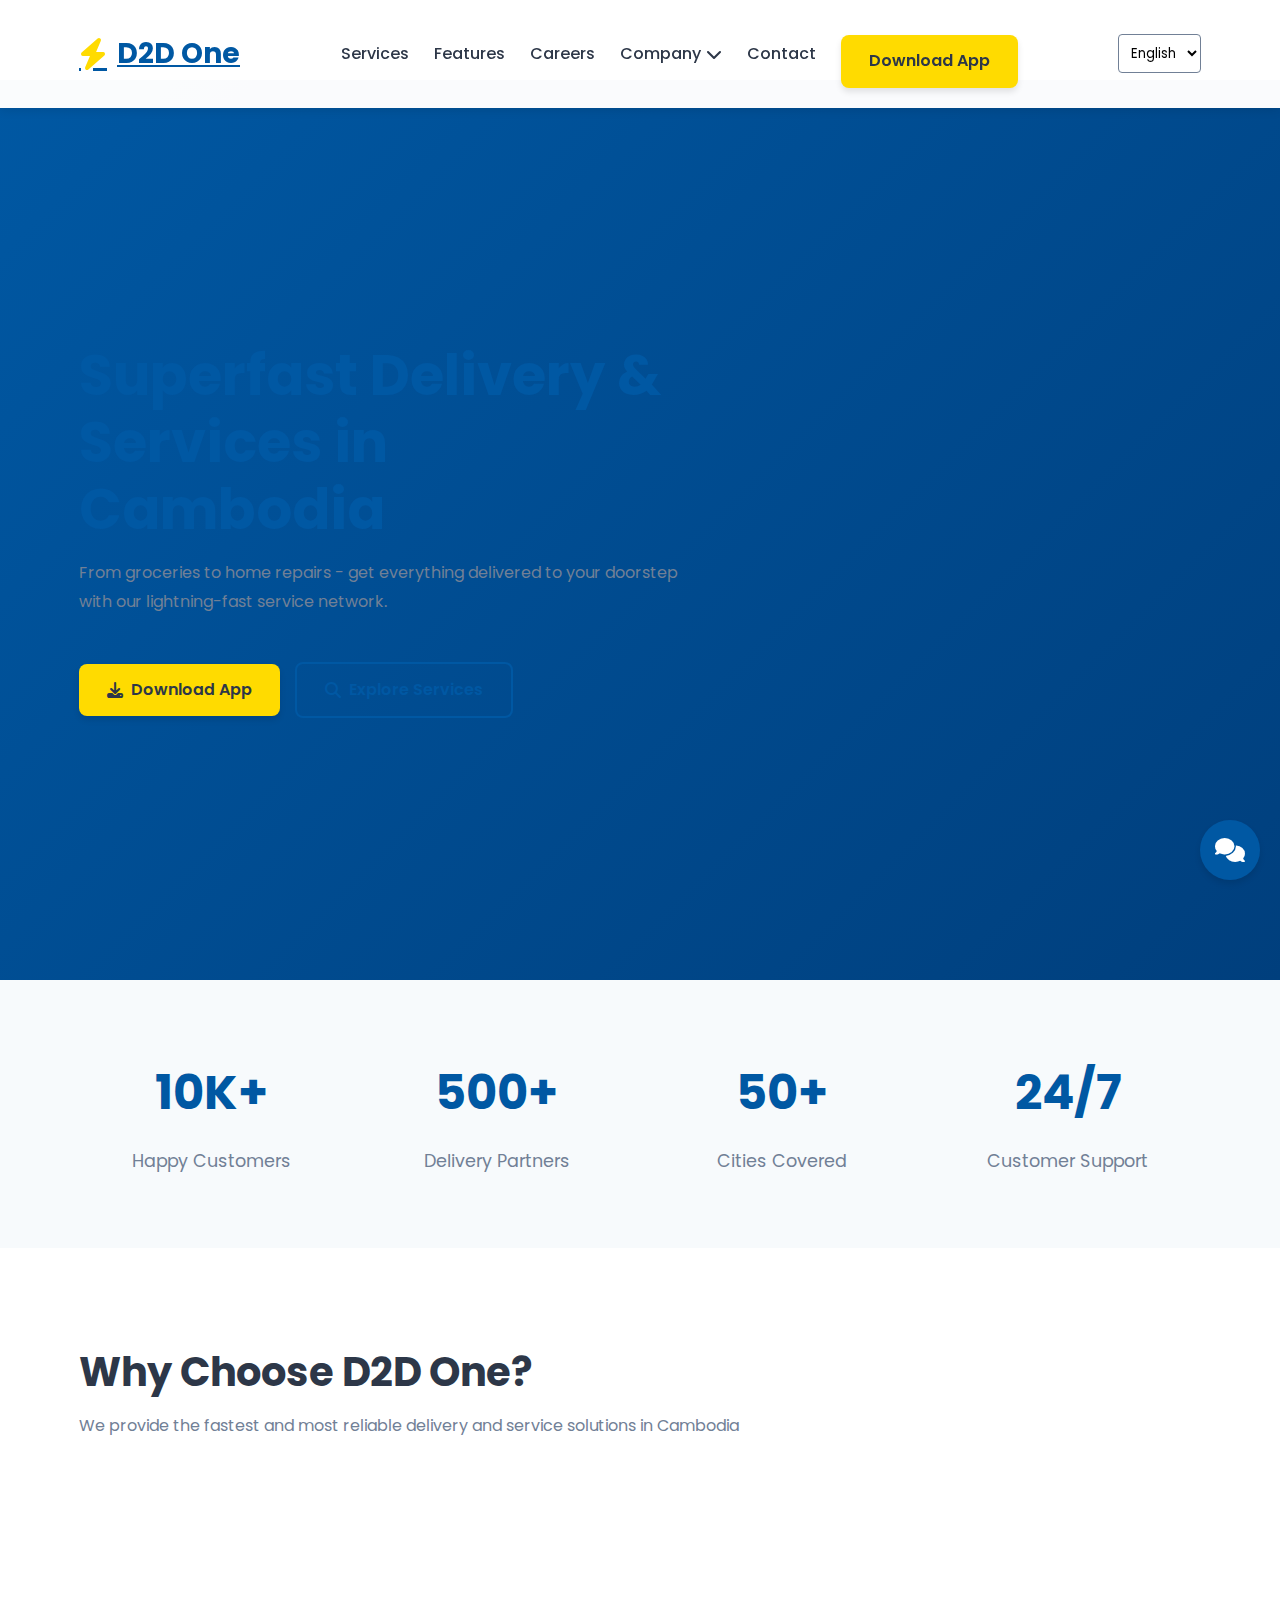
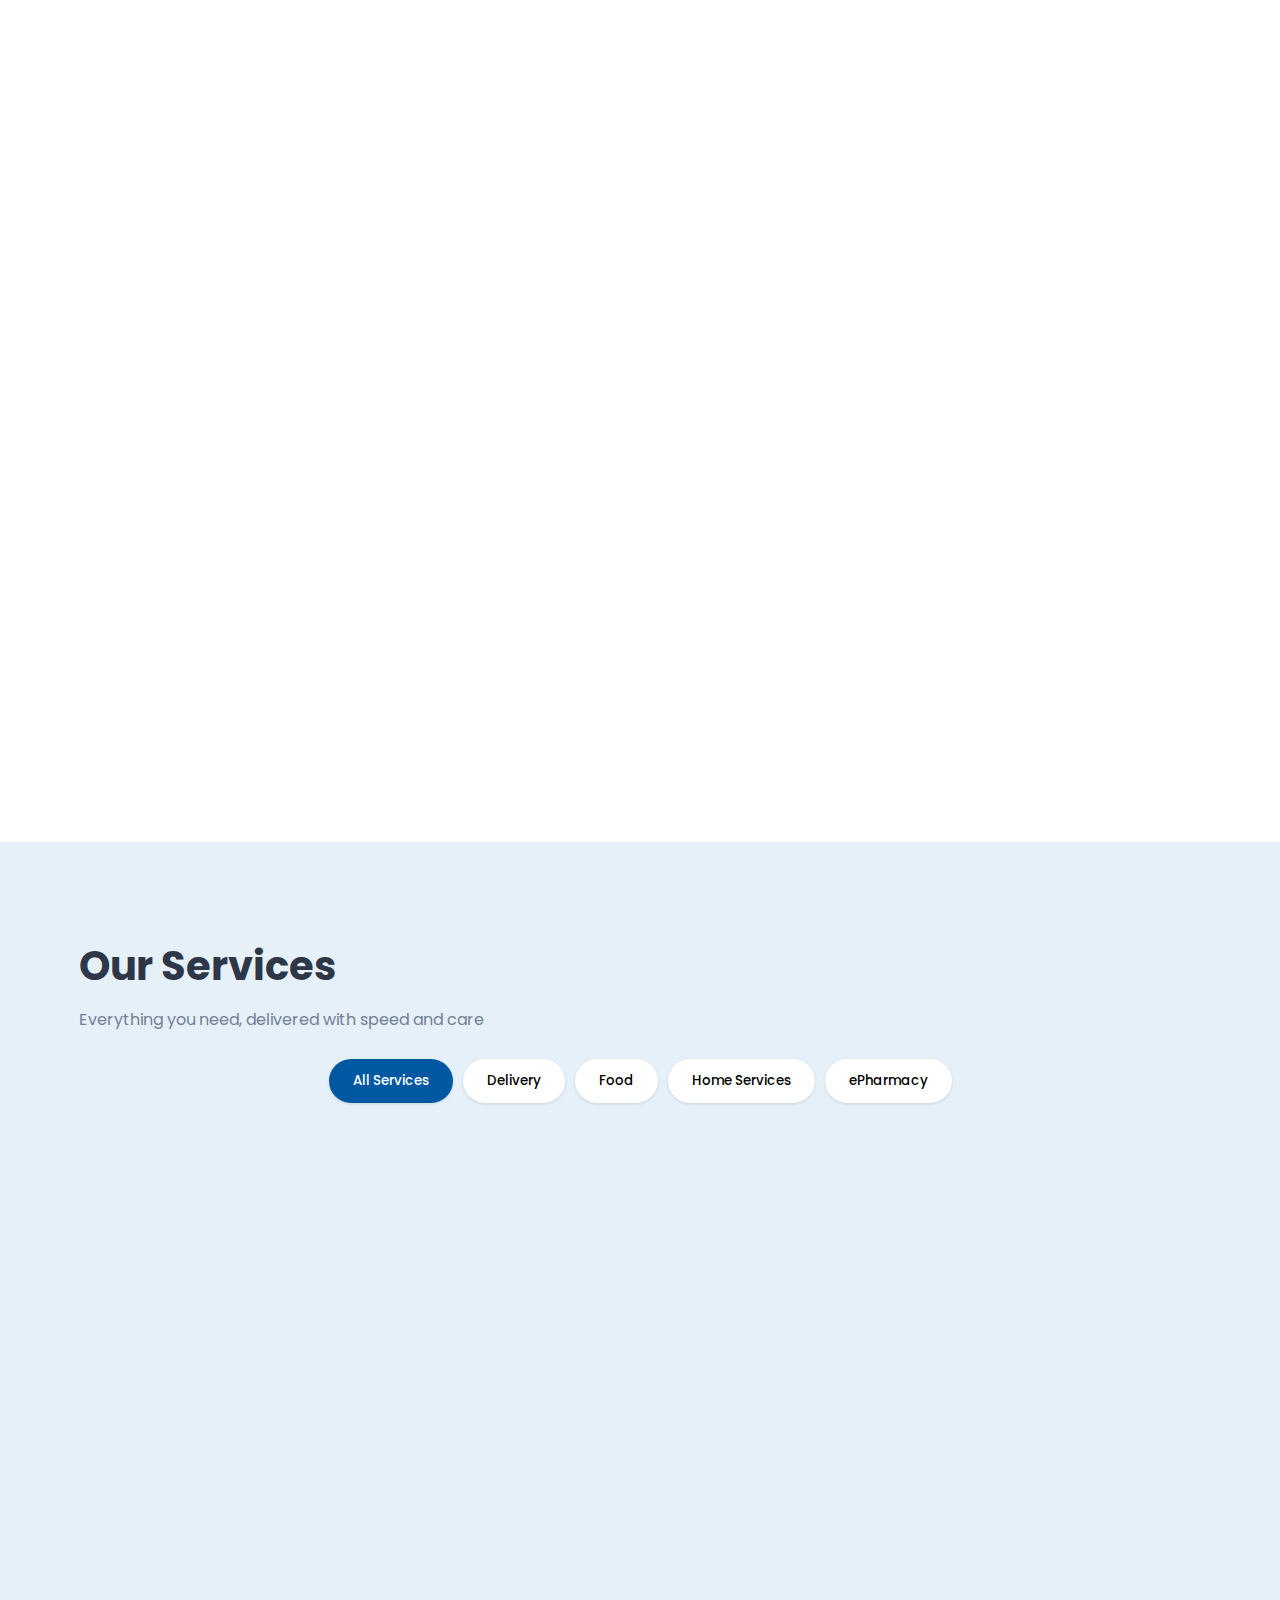
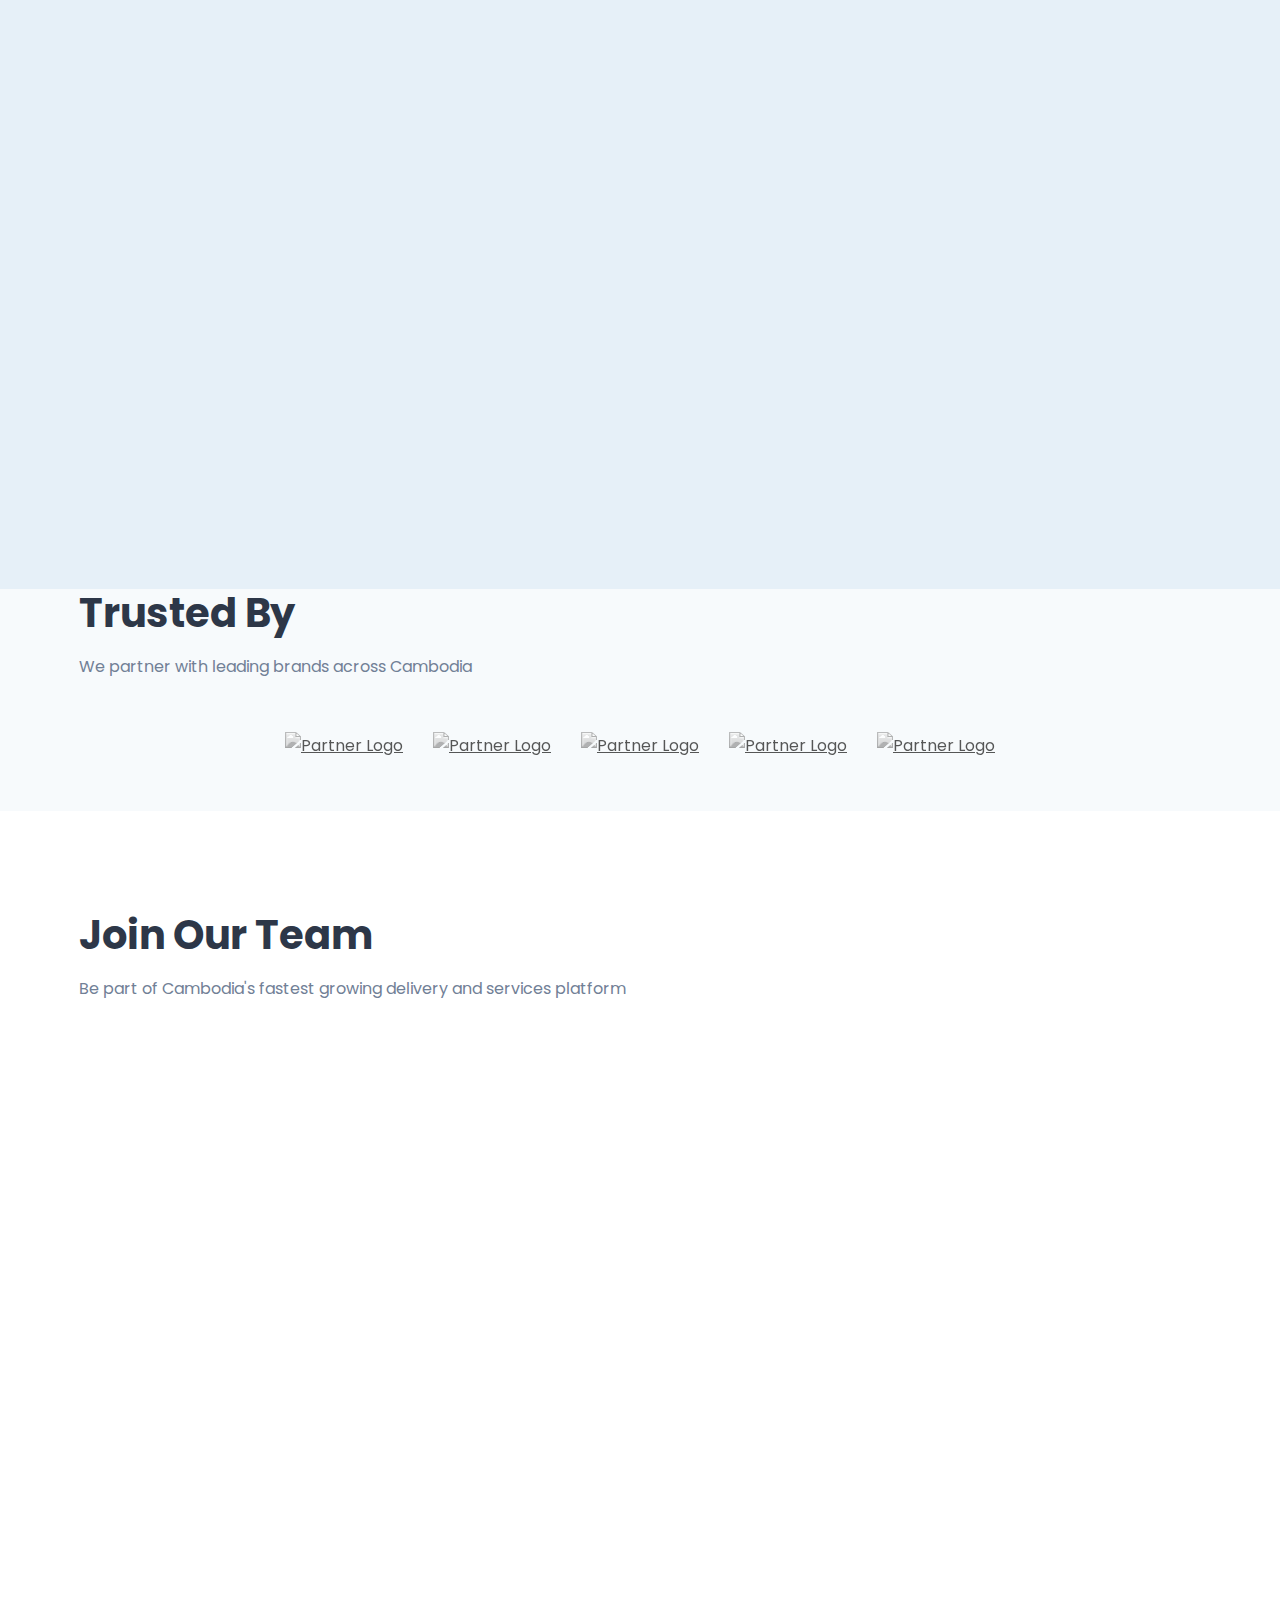
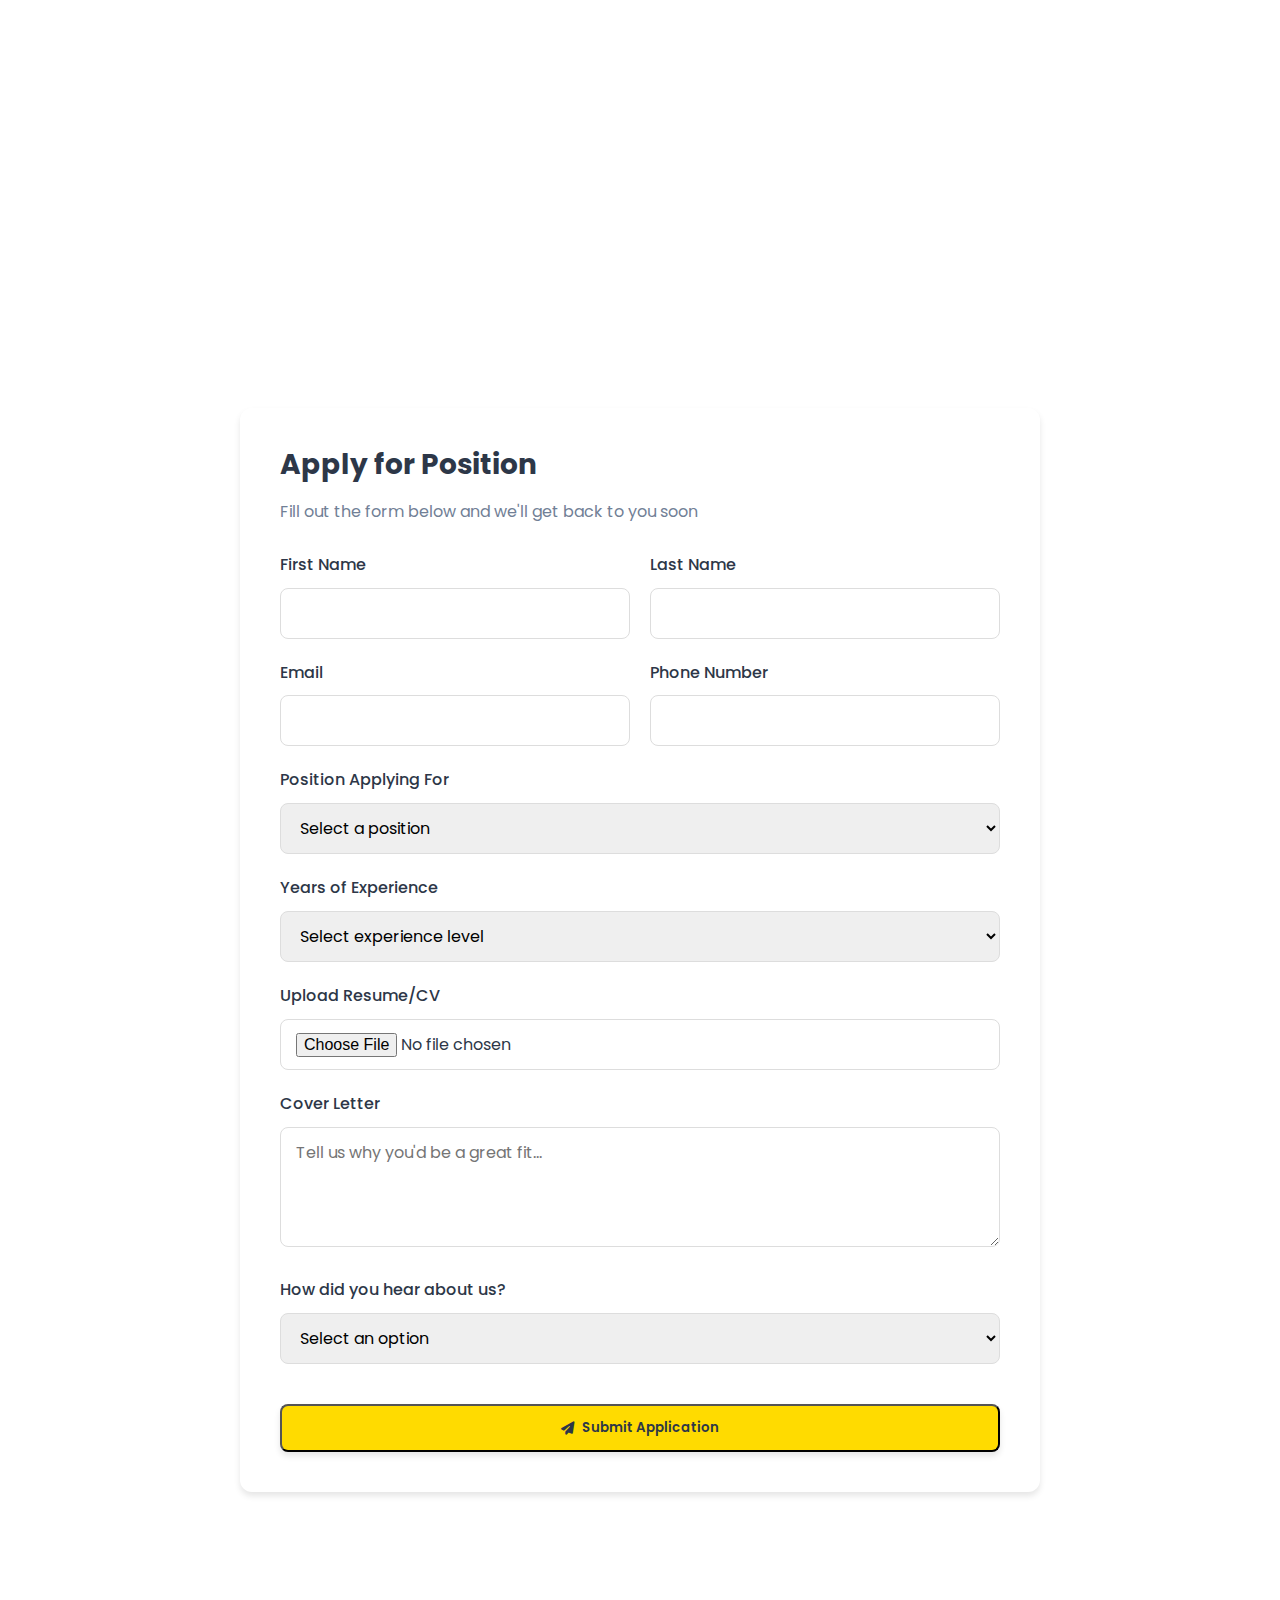
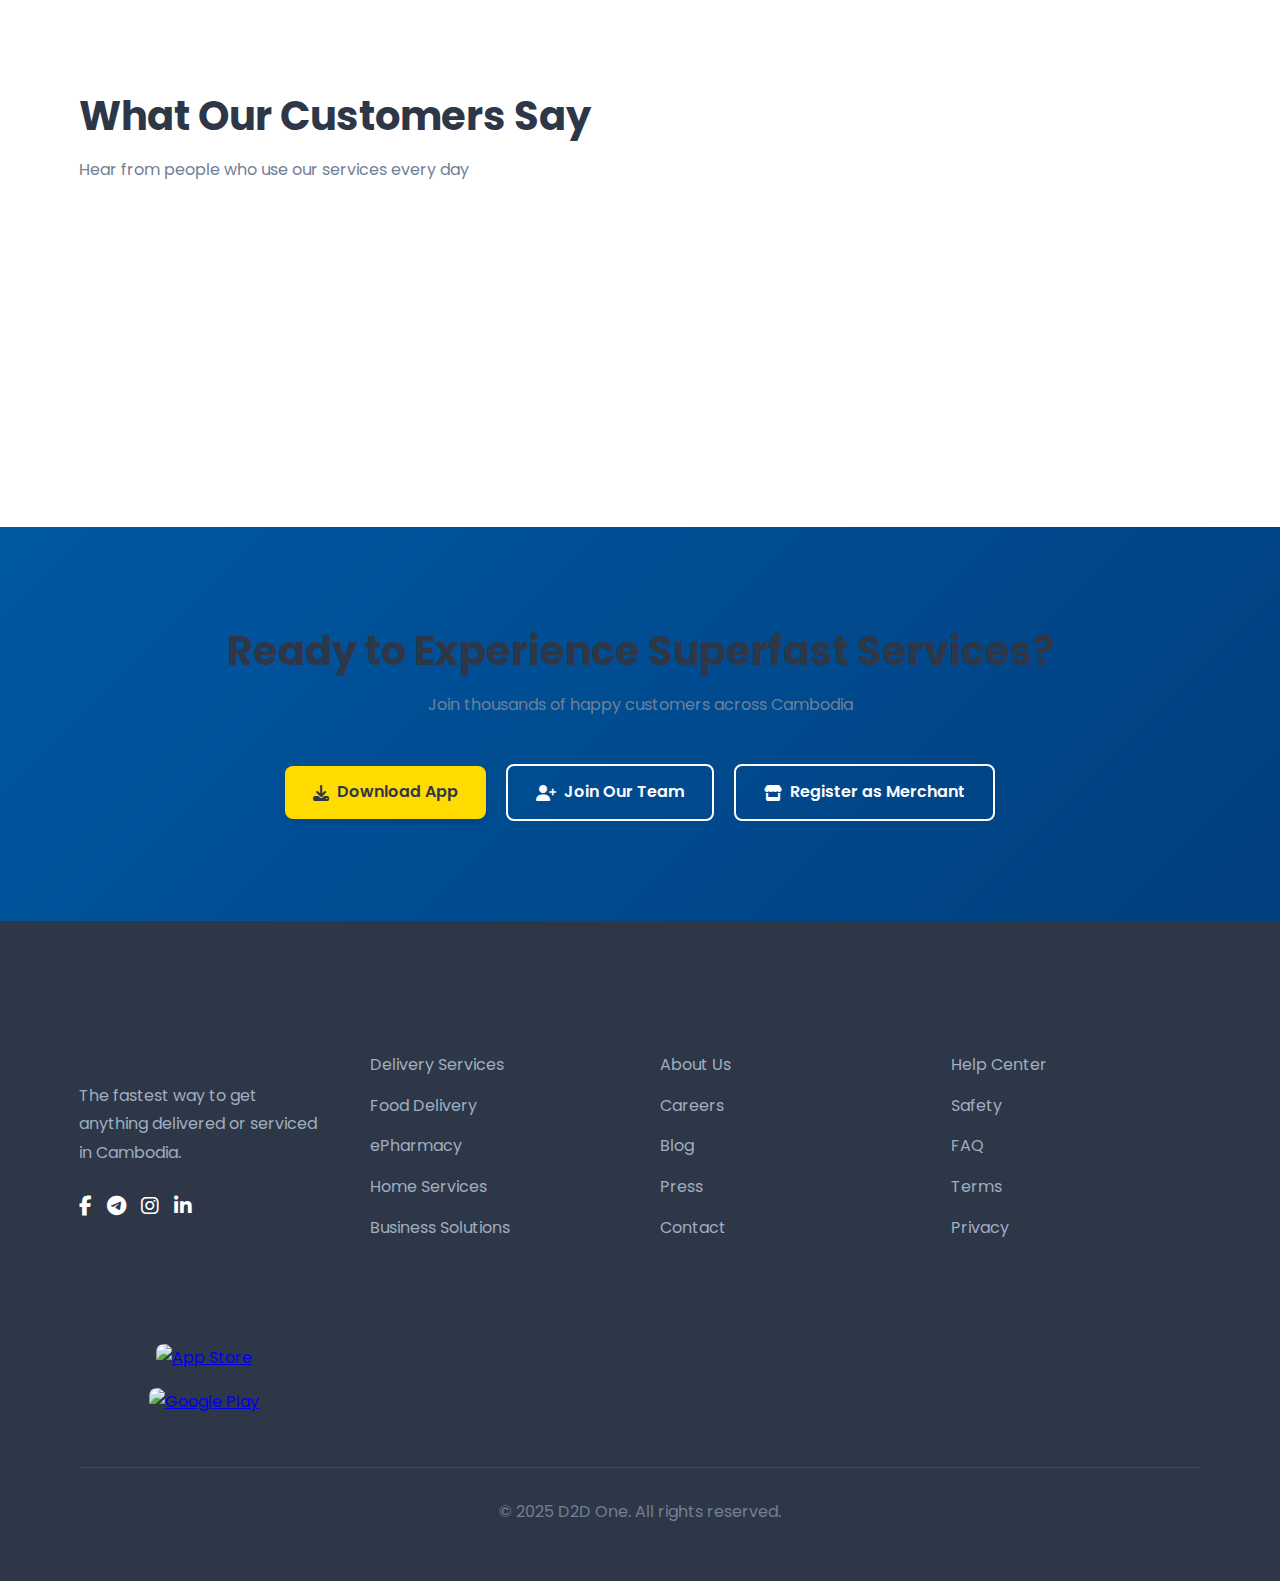
==== index.html @ bd9b0677 "Add files via upload" ====
<!DOCTYPE html>
<html lang="en">
<head>
    <meta charset="UTF-8">
    <meta name="viewport" content="width=device-width, initial-scale=1.0">
    <title>D2D One - Super App for Delivery & Services</title>
    <link rel="stylesheet" href="https://cdnjs.cloudflare.com/ajax/libs/font-awesome/6.4.0/css/all.min.css">
    <link href="https://fonts.googleapis.com/css2?family=Poppins:wght@300;400;500;600;700&display=swap" rel="stylesheet">
    <link rel="stylesheet" href="styles.css">
</head>
<body>
    <!-- Header -->
    <header id="header">
        <div class="container header-container">
            <a href="#" class="logo">
                <i class="fas fa-bolt logo-icon"></i>
                D2D One
            </a>

            <button class="mobile-menu-btn" id="mobileMenuBtn">
                <i class="fas fa-bars"></i>
            </button>

            <ul class="nav-menu" id="navMenu">
                <li class="nav-item">
                    <a href="#services" class="nav-link">Services</a>
                </li>
                <li class="nav-item">
                    <a href="#features" class="nav-link">Features</a>
                </li>
                <li class="nav-item">
                    <a href="#careers" class="nav-link">Careers</a>
                </li>
                <li class="nav-item">
                    <a href="#" class="nav-link">Company <i class="fas fa-chevron-down"></i></a>
                    <ul class="dropdown">
                        <li class="dropdown-item"><a href="about.html" class="dropdown-link">About Us</a></li>
                        <li class="dropdown-item"><a href="blog.html" class="dropdown-link">Blog</a></li>
                        <li class="dropdown-item"><a href="contact.html" class="dropdown-link">Contact</a></li>
                        <li class="dropdown-item"><a href="press.html" class="dropdown-link">Press</a></li>
                    </ul>
                </li>
                <li class="nav-item">
                    <a href="contact.html" class="nav-link">Contact</a>
                </li>
                <li class="nav-item">
                    <a href="download.html" class="btn btn-primary">Download App</a>
                </li>
            </ul>

            <select id="languageSelect" class="language-select">
                <option value="en">English</option>
                <option value="km">Khmer</option>
            </select>
        </div>
    </header>

    <main class="main-content">
        <!-- Hero Section -->
        <section class="hero">
            <div class="container">
                <div class="hero-content">
                    <h1>Superfast Delivery & Services in Cambodia</h1>
                    <p>From groceries to home repairs - get everything delivered to your doorstep with our lightning-fast service network.</p>
                    <div class="hero-btns">
                        <a href="download.html" class="btn btn-primary">
                            <i class="fas fa-download"></i> Download App
                        </a>
                        <a href="#services" class="btn btn-outline">
                            <i class="fas fa-search"></i> Explore Services
                        </a>
                    </div>
                </div>
            </div>
        </section>

        <!-- Stats Section -->
        <section class="container">
            <div class="stats">
                <div class="stat-item">
                    <div class="stat-number">10K+</div>
                    <div class="stat-label">Happy Customers</div>
                </div>
                <div class="stat-item">
                    <div class="stat-number">500+</div>
                    <div class="stat-label">Delivery Partners</div>
                </div>
                <div class="stat-item">
                    <div class="stat-number">50+</div>
                    <div class="stat-label">Cities Covered</div>
                </div>
                <div class="stat-item">
                    <div class="stat-number">24/7</div>
                    <div class="stat-label">Customer Support</div>
                </div>
            </div>
        </section>

        <!-- Features Section -->
        <section class="features" id="features">
            <div class="container">
                <div class="section-title">
                    <h2>Why Choose D2D One?</h2>
                    <p>We provide the fastest and most reliable delivery and service solutions in Cambodia</p>
                </div>

                <div class="features-grid">
                    <div class="feature-card">
                        <div class="feature-icon">
                            <i class="fas fa-bolt"></i>
                        </div>
                        <h3>Superfast Delivery</h3>
                        <p>Get your items delivered in record time with our optimized delivery network.</p>
                        <a href="features.html#delivery" class="btn btn-outline">Learn More</a>
                    </div>

                    <div class="feature-card">
                        <div class="feature-icon">
                            <i class="fas fa-shield-alt"></i>
                        </div>
                        <h3>Verified Professionals</h3>
                        <p>All our service providers are thoroughly vetted and certified for quality.</p>
                        <a href="features.html#professionals" class="btn btn-outline">Learn More</a>
                    </div>

                    <div class="feature-card">
                        <div class="feature-icon">
                            <i class="fas fa-wallet"></i>
                        </div>
                        <h3>Transparent Pricing</h3>
                        <p>No hidden fees or surprises - know exactly what you'll pay upfront.</p>
                        <a href="features.html#pricing" class="btn btn-outline">Learn More</a>
                    </div>

                    <div class="feature-card">
                        <div class="feature-icon">
                            <i class="fas fa-headset"></i>
                        </div>
                        <h3>24/7 Support</h3>
                        <p>Our customer service team is always ready to assist you anytime.</p>
                        <a href="features.html#support" class="btn btn-outline">Learn More</a>
                    </div>

                    <div class="feature-card">
                        <div class="feature-icon">
                            <i class="fas fa-map-marker-alt"></i>
                        </div>
                        <h3>Real-time Tracking</h3>
                        <p>Track your delivery or service professional in real-time on the map.</p>
                        <a href="features.html#tracking" class="btn btn-outline">Learn More</a>
                    </div>

                    <div class="feature-card">
                        <div class="feature-icon">
                            <i class="fas fa-certificate"></i>
                        </div>
                        <h3>Quality Guarantee</h3>
                        <p>Not satisfied? We'll make it right or your money back.</p>
                        <a href="features.html#guarantee" class="btn btn-outline">Learn More</a>
                    </div>
                </div>
            </div>
        </section>

        <!-- Services Section -->
        <section class="services" id="services">
            <div class="container">
                <div class="section-title">
                    <h2>Our Services</h2>
                    <p>Everything you need, delivered with speed and care</p>
                </div>

                <div class="services-tabs">
                    <button class="tab-btn active">All Services</button>
                    <button class="tab-btn">Delivery</button>
                    <button class="tab-btn">Food</button>
                    <button class="tab-btn">Home Services</button>
                    <button class="tab-btn">ePharmacy</button>
                </div>

                <div class="services-grid">
                    <div class="service-card">
                        <div class="service-img" style="background-image: url('https://images.unsplash.com/photo-1607083206968-13611e3d76db?ixlib=rb-4.0.3&auto=format&fit=crop&w=1470&q=80');"></div>
                        <div class="service-content">
                            <span class="service-badge">Express</span>
                            <h3>Instant Delivery</h3>
                            <p>Get anything delivered within 60 minutes in the city center.</p>
                            <a href="delivery.html" class="btn btn-secondary">Order Now</a>
                        </div>
                    </div>

                    <div class="service-card">
                        <div class="service-img" style="background-image: url('https://images.unsplash.com/photo-1504674900247-0877df9cc836?ixlib=rb-4.0.3&auto=format&fit=crop&w=1470&q=80');"></div>
                        <div class="service-content">
                            <span class="service-badge">Food</span>
                            <h3>Restaurant Delivery</h3>
                            <p>From local favorites to international cuisine delivered fast.</p>
                            <a href="food-delivery.html" class="btn btn-secondary">Order Now</a>
                        </div>
                    </div>

                    <div class="service-card">
                        <div class="service-img" style="background-image: url('https://images.unsplash.com/photo-1584308666744-24d5c474f2ae?ixlib=rb-4.0.3&auto=format&fit=crop&w=1470&q=80');"></div>
                        <div class="service-content">
                            <span class="service-badge">ePharmacy</span>
                            <h3>Medicine Delivery</h3>
                            <p>Prescription and over-the-counter medicines delivered safely.</p>
                            <a href="epharmacy.html" class="btn btn-secondary">Order Now</a>
                        </div>
                    </div>

                    <div class="service-card">
                        <div class="service-img" style="background-image: url('https://images.unsplash.com/photo-1600607688969-a5bfcd646154?ixlib=rb-4.0.3&auto=format&fit=crop&w=1470&q=80');"></div>
                        <div class="service-content">
                            <span class="service-badge">Home Service</span>
                            <h3>Air-Con Repair</h3>
                            <p>Professional air conditioning service and maintenance.</p>
                            <a href="home-services.html#aircon" class="btn btn-secondary">Book Now</a>
                        </div>
                    </div>

                    <div class="service-card">
                        <div class="service-img" style="background-image: url('https://images.unsplash.com/photo-1600585152220-90363fe7e115?ixlib=rb-4.0.3&auto=format&fit=crop&w=1470&q=80');"></div>
                        <div class="service-content">
                            <span class="service-badge">Home Service</span>
                            <h3>Plumbing Services</h3>
                            <p>Fix leaks, clogs, and all plumbing issues with certified plumbers.</p>
                            <a href="home-services.html#plumbing" class="btn btn-secondary">Book Now</a>
                        </div>
                    </div>

                    <div class="service-card">
                        <div class="service-img" style="background-image: url('https://images.unsplash.com/photo-1556911220-bff31c812dba?ixlib=rb-4.0.3&auto=format&fit=crop&w=1470&q=80');"></div>
                        <div class="service-content">
                            <span class="service-badge">Home Service</span>
                            <h3>Electrical Repairs</h3>
                            <p>Safe and reliable electrical services by certified professionals.</p>
                            <a href="home-services.html#electrical" class="btn btn-secondary">Book Now</a>
                        </div>
                    </div>
                </div>
            </div>
        </section>

        <!-- Partners Section -->
        <section class="container">
            <div class="section-title">
                <h2>Trusted By</h2>
                <p>We partner with leading brands across Cambodia</p>
            </div>

            <div class="partners">
                <a href="https://partner1.com"><img src="https://via.placeholder.com/150x60?text=Partner+1" alt="Partner Logo" class="partner-logo"></a>
                <a href="https://partner2.com"><img src="https://via.placeholder.com/150x60?text=Partner+2" alt="Partner Logo" class="partner-logo"></a>
                <a href="https://partner3.com"><img src="https://via.placeholder.com/150x60?text=Partner+3" alt="Partner Logo" class="partner-logo"></a>
                <a href="https://partner4.com"><img src="https://via.placeholder.com/150x60?text=Partner+4" alt="Partner Logo" class="partner-logo"></a>
                <a href="https://partner5.com"><img src="https://via.placeholder.com/150x60?text=Partner+5" alt="Partner Logo" class="partner-logo"></a>
            </div>
        </section>

        <!-- Careers Section -->
        <section class="careers" id="careers">
            <div class="container">
                <div class="section-title">
                    <h2>Join Our Team</h2>
                    <p>Be part of Cambodia's fastest growing delivery and services platform</p>
                </div>

                <div class="career-grid">
                    <div class="career-card">
                        <span class="career-category">Operations</span>
                        <h3>Delivery Operations Manager</h3>
                        <p>Phnom Penh • Full-time</p>
                        <p>Lead and optimize our delivery network to ensure superfast service across Cambodia.</p>
                        <a href="#career-form" class="btn btn-secondary">Apply Now</a>
                    </div>

                    <div class="career-card">
                        <span class="career-category">Customer Service</span>
                        <h3>Customer Support Specialist</h3>
                        <p>Phnom Penh • Full-time</p>
                        <p>Provide exceptional support to our customers and help resolve their issues quickly.</p>
                        <a href="#career-form" class="btn btn-secondary">Apply Now</a>
                    </div>

                    <div class="career-card">
                        <span class="career-category">Technology</span>
                        <h3>Mobile App Developer</h3>
                        <p>Remote • Full-time</p>
                        <p>Build and improve our mobile applications to deliver the best user experience.</p>
                        <a href="#career-form" class="btn btn-secondary">Apply Now</a>
                    </div>

                    <div class="career-card">
                        <span class="career-category">Marketing</span>
                        <h3>Digital Marketing Manager</h3>
                        <p>Phnom Penh • Full-time</p>
                        <p>Develop and execute digital marketing strategies to grow our customer base.</p>
                        <a href="#career-form" class="btn btn-secondary">Apply Now</a>
                    </div>

                    <div class="career-card">
                        <span class="career-category">HR</span>
                        <h3>Talent Acquisition Specialist</h3>
                        <p>Phnom Penh • Full-time</p>
                        <p>Find and attract top talent to join our fast-growing team across Cambodia.</p>
                        <a href="#career-form" class="btn btn-secondary">Apply Now</a>
                    </div>

                    <div class="career-card">
                        <span class="career-category">Driver</span>
                        <h3>Delivery Driver Partner</h3>
                        <p>Multiple Locations • Flexible</p>
                        <p>Join our network of delivery partners and earn on your own schedule.</p>
                        <a href="#career-form" class="btn btn-secondary">Apply Now</a>
                    </div>
                </div>

                <div class="career-form" id="career-form">
                    <h3>Apply for Position</h3>
                    <p>Fill out the form below and we'll get back to you soon</p>
                    
                    <form id="jobApplicationForm">
                        <div class="form-row">
                            <div class="form-group">
                                <label for="firstName" class="form-label">First Name</label>
                                <input type="text" id="firstName" class="form-control" required>
                            </div>
                            <div class="form-group">
                                <label for="lastName" class="form-label">Last Name</label>
                                <input type="text" id="lastName" class="form-control" required>
                            </div>
                        </div>

                        <div class="form-row">
                            <div class="form-group">
                                <label for="email" class="form-label">Email</label>
                                <input type="email" id="email" class="form-control" required>
                            </div>
                            <div class="form-group">
                                <label for="phone" class="form-label">Phone Number</label>
                                <input type="tel" id="phone" class="form-control" required>
                            </div>
                        </div>

                        <div class="form-group">
                            <label for="position" class="form-label">Position Applying For</label>
                            <select id="position" class="form-control" required>
                                <option value="">Select a position</option>
                                <option value="Delivery Operations Manager">Delivery Operations Manager</option>
                                <option value="Customer Support Specialist">Customer Support Specialist</option>
                                <option value="Mobile App Developer">Mobile App Developer</option>
                                <option value="Digital Marketing Manager">Digital Marketing Manager</option>
                                <option value="Talent Acquisition Specialist">Talent Acquisition Specialist</option>
                                <option value="Delivery Driver Partner">Delivery Driver Partner</option>
                                <option value="Other">Other</option>
                            </select>
                        </div>

                        <div class="form-group">
                            <label for="experience" class="form-label">Years of Experience</label>
                            <select id="experience" class="form-control" required>
                                <option value="">Select experience level</option>
                                <option value="0-1">0-1 years</option>
                                <option value="1-3">1-3 years</option>
                                <option value="3-5">3-5 years</option>
                                <option value="5+">5+ years</option>
                            </select>
                        </div>

                        <div class="form-group">
                            <label for="resume" class="form-label">Upload Resume/CV</label>
                            <input type="file" id="resume" class="form-control" accept=".pdf,.doc,.docx" required>
                        </div>

                        <div class="form-group">
                            <label for="coverLetter" class="form-label">Cover Letter</label>
                            <textarea id="coverLetter" class="form-control" placeholder="Tell us why you'd be a great fit..."></textarea>
                        </div>

                        <div class="form-group">
                            <label for="referral" class="form-label">How did you hear about us?</label>
                            <select id="referral" class="form-control">
                                <option value="">Select an option</option>
                                <option value="Job Board">Job Board</option>
                                <option value="Company Website">Company Website</option>
                                <option value="Social Media">Social Media</option>
                                <option value="Friend/Colleague">Friend/Colleague</option>
                                <option value="Other">Other</option>
                            </select>
                        </div>

                        <button type="submit" class="btn btn-primary" style="width: 100%; margin-top: 20px;">
                            <i class="fas fa-paper-plane"></i> Submit Application
                        </button>
                    </form>
                </div>
            </div>
        </section>

        <!-- Testimonials Section -->
        <section class="testimonials">
            <div class="container">
                <div class="section-title">
                    <h2>What Our Customers Say</h2>
                    <p>Hear from people who use our services every day</p>
                </div>

                <div class="testimonial-slider">
                    <div class="testimonial-card">
                        <div class="testimonial-content">
                            "D2D One has completely transformed how I get things done. From food delivery to home services, everything is just one tap away!"
                        </div>
                        <div class="testimonial-author">
                            <img src="https://randomuser.me/api/portraits/women/32.jpg" alt="Customer" class="author-avatar">
                            <div class="author-info">
                                <h4>Sophal Chan</h4>
                                <p>Phnom Penh</p>
                            </div>
                        </div>
                    </div>

                    <div class="testimonial-card">
                        <div class="testimonial-content">
                            "As a small business owner, D2D One's services have saved me so much time and money."
                        </div>
                        <div class="testimonial-author">
                            <img src="https://randomuser.me/api/portraits/men/45.jpg" alt="Customer" class="author-avatar">
                            <div class="author-info">
                                <h4>Rithy Kim</h4>
                                <p>Siem Reap</p>
                            </div>
                        </div>
                    </div>

                    <div class="testimonial-card">
                        <div class="testimonial-content">
                            "The air-con repair service saved me during the hottest month. Will definitely use again!"
                        </div>
                        <div class="testimonial-author">
                            <img src="https://randomuser.me/api/portraits/women/68.jpg" alt="Customer" class="author-avatar">
                            <div class="author-info">
                                <h4>Malin Seng</h4>
                                <p>Battambang</p>
                            </div>
                        </div>
                    </div>
                </div>
            </div>
        </section>

        <!-- CTA Section -->
        <section class="cta">
            <div class="container">
                <h2>Ready to Experience Superfast Services?</h2>
                <p>Join thousands of happy customers across Cambodia</p>
                <div class="cta-btns">
                    <a href="download.html" class="btn btn-primary">
                        <i class="fas fa-download"></i> Download App
                    </a>
                    <a href="#careers" class="btn btn-outline" style="color: white; border-color: white;">
                        <i class="fas fa-user-plus"></i> Join Our Team
                    </a>
                    <a href="merchant.html" class="btn btn-outline" style="color: white; border-color: white;">
                        <i class="fas fa-store"></i> Register as Merchant
                    </a>
                </div>
            </div>
        </section>
    </main>

    <!-- Footer -->
    <footer id="contact">
        <div class="container">
            <div class="footer-grid">
                <div>
                    <h3>D2D One</h3>
                    <p style="color: #A0AEC0; margin-bottom: 20px;">The fastest way to get anything delivered or serviced in Cambodia.</p>
                    <div class="social-links">
                        <a href="https://facebook.com/d2done"><i class="fab fa-facebook-f"></i></a>
                        <a href="https://t.me/d2done"><i class="fab fa-telegram"></i></a>
                        <a href="https://instagram.com/d2done"><i class="fab fa-instagram"></i></a>
                        <a href="https://linkedin.com/company/d2done"><i class="fab fa-linkedin-in"></i></a>
                    </div>
                </div>

                <div>
                    <h3>Services</h3>
                    <ul class="footer-links">
                        <li><a href="delivery.html">Delivery Services</a></li>
                        <li><a href="food-delivery.html">Food Delivery</a></li>
                        <li><a href="epharmacy.html">ePharmacy</a></li>
                        <li><a href="home-services.html">Home Services</a></li>
                        <li><a href="business.html">Business Solutions</a></li>
                    </ul>
                </div>

                <div>
                    <h3>Company</h3>
                    <ul class="footer-links">
                        <li><a href="about.html">About Us</a></li>
                        <li><a href="careers.html">Careers</a></li>
                        <li><a href="blog.html">Blog</a></li>
                        <li><a href="press.html">Press</a></li>
                        <li><a href="contact.html">Contact</a></li>
                    </ul>
                </div>

                <div>
                    <h3>Support</h3>
                    <ul class="footer-links">
                        <li><a href="help.html">Help Center</a></li>
                        <li><a href="safety.html">Safety</a></li>
                        <li><a href="faq.html">FAQ</a></li>
                        <li><a href="terms.html">Terms</a></li>
                        <li><a href="privacy.html">Privacy</a></li>
                    </ul>
                </div>

                <div>
                    <h3>Download App</h3>
                    <div class="app-download">
                        <a href="https://apps.apple.com/app/d2d-one"><img src="https://via.placeholder.com/150x50?text=App+Store" alt="App Store"></a>
                        <a href="https://play.google.com/store/apps/d2d-one"><img src="https://via.placeholder.com/150x50?text=Google+Play" alt="Google Play"></a>
                    </div>
                </div>
            </div>

            <div class="footer-bottom">
                <p>© 2025 D2D One. All rights reserved.</p>
            </div>
        </div>
    </footer>

    <!-- Chatbot/Support -->
    <div class="chat-support">
        <button class="chat-toggle" id="chatToggle">
            <i class="fas fa-comments"></i>
        </button>
        <div class="chat-window" id="chatWindow">
            <div class="chat-header">
                <h4>Live Support</h4>
                <button class="chat-close" id="chatClose"><i class="fas fa-times"></i></button>
            </div>
            <div class="chat-messages" id="chatMessages"></div>
            <div class="chat-input">
                <input type="text" id="chatInput" placeholder="Type your message...">
                <button id="chatSend"><i class="fas fa-paper-plane"></i></button>
            </div>
        </div>
    </div>

    <script src="script.js"></script>
</body>
</html>
---- styles.css ----
:root {
    --yellow: #FFDB00;
    --blue: #0058A3;
    --dark-blue: #003F7D;
    --light-blue: #E6F0F8;
    --dark: #2D3748;
    --light: #F7FAFC;
    --gray: #718096;
    --shadow-sm: 0 1px 3px rgba(0, 0, 0, 0.12);
    --shadow-md: 0 4px 6px rgba(0, 0, 0, 0.1);
    --shadow-lg: 0 10px 25px rgba(0, 0, 0, 0.1);
    --transition: all 0.3s cubic-bezier(0.25, 0.8, 0.25, 1);
}

* {
    margin: 0;
    padding: 0;
    box-sizing: border-box;
    font-family: 'Poppins', system-ui, -apple-system, sans-serif;
    align-items: center;
    
}

body {
    background-color: var(--light);
    color: var(--dark);
    overflow-x: hidden;
    line-height: 1.8;
    
}

.main-content {
    padding-top: 80px;
    
}

.container {
    width: 90%;
    max-width: 1200px;
    margin: 0 auto;
    padding: 0 15px;
}

section {
    padding: 100px 0;
    position: relative;
    
}

/* Typography */
h1, h2, h3, h4 {
    font-weight: 700;
    line-height: 1.2;
    margin-bottom: 1rem;
}

h1 { font-size: 3.5rem; color: var(--blue); }
h2 { font-size: 2.5rem; color: var(--dark); }
h3 { font-size: 1.75rem; color: var(--dark); }
h4 { font-size: 1.5rem; }

p {
    margin-bottom: 1.5rem;
    color: var(--gray);
}

/* Buttons */
.btn {
    display: inline-flex;
    align-items: center;
    justify-content: center;
    padding: 12px 28px;
    border-radius: 8px;
    font-weight: 600;
    text-decoration: none;
    transition: var(--transition);
    cursor: pointer;
    gap: 8px;
    margin-top: 15px;
}

.btn-primary {
    background-color: var(--yellow);
    color: var(--dark);
    box-shadow: var(--shadow-md);
}

.btn-primary:hover {
    transform: scale(1.05);
    color: white;
}

.btn-secondary {
    background-color: var(--blue);
    color: white;
    box-shadow: var(--shadow-md);
}

.btn-secondary:hover {
    background-color: var(--dark-blue);
    transform: scale(1.05);
}

.btn-outline {
    background: transparent;
    border: 2px solid var(--blue);
    color: var(--blue);
}

.btn-outline:hover {
    background-color: var(--blue);
    color: white;
    transform: scale(1.05);
}

/* Header */
header {
    position: fixed;
    width: 100%;
    z-index: 1000;
    transition: var(--transition);
    padding: 20px 0;
    background-color: rgba(255, 255, 255, 0.98);
    box-shadow: 0 2px 10px rgba(0, 0, 0, 0.1);
}

.header-container {
    display: flex;
    justify-content: space-between;
    align-items: center;
}

.logo {
    font-size: 28px;
    font-weight: 700;
    display: flex;
    align-items: center;
    color: var(--blue);
}

.logo-icon {
    margin-right: 10px;
    color: var(--yellow);
    font-size: 32px;
}

/* Navigation */
.nav-menu {
    display: flex;
    list-style: none;
    gap: 25px;
    justify-content: center; /* Center the navigation items */
    flex-grow: 1; /* Allow nav to take up available space */
}

.nav-item {
    position: relative;
}

.nav-link {
    text-decoration: none;
    color: var(--dark);
    font-weight: 500;
    display: flex;
    align-items: center;
    gap: 5px;
}

.dropdown {
    position: absolute;
    top: 100%;
    left: 0;
    background: white;
    border-radius: 8px;
    box-shadow: var(--shadow-lg);
    padding: 15px 0;
    min-width: 200px;
    opacity: 0;
    visibility: hidden;
    transition: var(--transition);
    z-index: 100;
}

.dropdown-item {
    padding: 8px 20px;
}

.dropdown-link {
    color: var(--dark);
    text-decoration: none;
    transition: var(--transition);
    display: block;
}

.dropdown-link:hover {
    color: var(--blue);
    padding-left: 5px;
}

.nav-item:hover .dropdown {
    opacity: 1;
    visibility: visible;
}

/* Mobile Menu */
.mobile-menu-btn {
    display: none;
    background: none;
    border: none;
    font-size: 24px;
    color: var(--blue);
    cursor: pointer;
}

/* Language Select */
.language-select {
    padding: 8px;
    border-radius: 4px;
    border: 1px solid var(--gray);
    background-color: white;
    cursor: pointer;
}

/* Hero Section */
.hero {
    height: 100vh;
    display: flex;
    align-items: center;
    background: linear-gradient(135deg, var(--blue) 0%, var(--dark-blue) 100%), 
                url('https://images.unsplash.com/photo-1607083206968-13611e3d76db?ixlib=rb-4.0.3&auto=format&fit=crop&w=1470&q=80') center/cover no-repeat;
    color: white;
    transition: background 0.5s ease;
}

.hero-content {
    max-width: 600px;
}

.hero-btns {
    display: flex;
    gap: 15px;
    margin-top: 30px;
}

/* Stats */
.stats {
    display: flex;
    justify-content: space-around;
    flex-wrap: wrap;
    margin: 50px 0;
    gap: 20px;
}

.stat-item {
    text-align: center;
    padding: 20px;
    min-width: 200px;
}

.stat-number {
    font-size: 3rem;
    font-weight: 700;
    color: var(--blue);
    margin-bottom: 10px;
}

.stat-label {
    color: var(--gray);
    font-size: 1.1rem;
}

/* Features Section */
.features {
    background-color: white;
}

.features-grid {
    display: grid;
    grid-template-columns: repeat(auto-fit, minmax(300px, 1fr));
    gap: 30px;
    margin-top: 50px;
}

.feature-card {
    background: white;
    border-radius: 12px;
    padding: 30px;
    box-shadow: var(--shadow-sm);
    border: 1px solid #eee;
    transition: var(--transition);
    text-align: center;
}

.feature-card:hover {
    transform: translateY(-5px);
    box-shadow: var(--shadow-lg);
}

.feature-icon {
    width: 80px;
    height: 80px;
    background-color: var(--light-blue);
    border-radius: 50%;
    display: flex;
    align-items: center;
    justify-content: center;
    margin: 0 auto 20px;
    font-size: 32px;
    color: var(--blue);
}

/* Services Section */
.services {
    background-color: var(--light-blue);
}

.services-tabs {
    display: flex;
    justify-content: center;
    margin-bottom: 40px;
    flex-wrap: wrap;
    gap: 10px;
}

.tab-btn {
    padding: 12px 24px;
    background: white;
    border: none;
    border-radius: 30px;
    cursor: pointer;
    font-weight: 500;
    transition: var(--transition);
    box-shadow: var(--shadow-sm);
}

.tab-btn.active {
    background-color: var(--blue);
    color: white;
}

.services-grid {
    display: grid;
    grid-template-columns: repeat(auto-fit, minmax(280px, 1fr));
    gap: 25px;
}

.service-card {
    background: white;
    border-radius: 12px;
    overflow: hidden;
    box-shadow: var(--shadow-sm);
    border: 1px solid #eee;
    transition: var(--transition);
}

.service-card:hover {
    transform: translateY(-5px);
    box-shadow: var(--shadow-lg);
}

.service-img {
    height: 180px;
    background-size: cover;
    background-position: center;
}

.service-content {
    padding: 20px;
}

.service-badge {
    display: inline-block;
    padding: 4px 12px;
    background-color: var(--yellow);
    color: var(--dark);
    border-radius: 20px;
    font-size: 12px;
    font-weight: 600;
    margin-bottom: 10px;
}

/* Partners */
.partners {
    display: flex;
    justify-content: center;
    align-items: center;
    flex-wrap: wrap;
    gap: 30px;
    margin: 50px 0;
}

.partner-logo {
    max-width: 150px;
    height: auto;
    filter: grayscale(100%);
    opacity: 0.7;
    transition: var(--transition);
}

.partner-logo:hover {
    filter: grayscale(0);
    opacity: 1;
}

/* Career Section */
.careers {
    background-color: white;
}

.career-grid {
    display: grid;
    grid-template-columns: repeat(auto-fit, minmax(300px, 1fr));
    gap: 30px;
    margin-top: 50px;
}

.career-card {
    background: white;
    border-radius: 12px;
    padding: 30px;
    box-shadow: var(--shadow-md);
    border: 1px solid #eee;
    transition: var(--transition);
    border-left: 4px solid var(--blue);
}

.career-card:hover {
    transform: translateY(-5px);
    box-shadow: var(--shadow-lg);
}

.career-category {
    display: inline-block;
    padding: 4px 12px;
    background-color: var(--light-blue);
    color: var(--blue);
    border-radius: 20px;
    font-size: 12px;
    font-weight: 600;
    margin-bottom: 15px;
}

/* Career Form */
.career-form {
    background-color: white;
    border-radius: 12px;
    padding: 40px;
    box-shadow: var(--shadow-md);
    margin-top: 50px;
    max-width: 800px;
    margin-left: auto;
    margin-right: auto;
}

.form-group {
    margin-bottom: 20px;
}

.form-label {
    display: block;
    margin-bottom: 8px;
    font-weight: 500;
}

.form-control {
    width: 100%;
    padding: 12px 15px;
    border: 1px solid #ddd;
    border-radius: 8px;
    font-size: 16px;
    transition: var(--transition);
}

.form-control:focus {
    outline: none;
    border-color: var(--blue);
    box-shadow: 0 0 0 3px rgba(0, 88, 163, 0.1);
}

textarea.form-control {
    min-height: 120px;
    resize: vertical;
}

.form-row {
    display: flex;
    gap: 20px;
}

.form-row .form-group {
    flex: 1;
}

/* Testimonials */
.testimonials {
    background-color: white;
}

.testimonial-slider {
    margin-top: 50px;
    position: relative;
}

.testimonial-card {
    background: white;
    border-radius: 12px;
    padding: 30px;
    box-shadow: var(--shadow-md);
    border: 1px solid #eee;
    margin: 0 15px;
    transition: var(--transition);
}

.testimonial-content {
    font-style: italic;
    margin-bottom: 20px;
}

.testimonial-author {
    display: flex;
    align-items: center;
    gap: 15px;
}

.author-avatar {
    width: 50px;
    height: 50px;
    border-radius: 50%;
    object-fit: cover;
}

.author-info h4 {
    margin-bottom: 5px;
    font-size: 1.1rem;
}

.author-info p {
    color: var(--gray);
    font-size: 0.9rem;
    margin-bottom: 0;
}

/* CTA Section */
.cta {
    background: linear-gradient(135deg, var(--blue), var(--dark-blue));
    color: white;
    text-align: center;
}

.cta-btns {
    display: flex;
    justify-content: center;
    gap: 20px;
    margin-top: 30px;
    flex-wrap: wrap;
}

/* Footer */
footer {
    background-color: var(--dark);
    color: white;
    padding: 80px 0 30px;
}

.footer-grid {
    display: grid;
    grid-template-columns: repeat(auto-fit, minmax(200px, 1fr));
    gap: 40px;
    margin-bottom: 50px;
}

.footer-col h3 {
    color: var(--yellow);
    margin-bottom: 20px;
    font-size: 1.2rem;
}

.footer-links {
    list-style: none;
}

.footer-links li {
    margin-bottom: 12px;
}

.footer-links a {
    color: #A0AEC0;
    text-decoration: none;
    transition: var(--transition);
}

.footer-links a:hover {
    color: white;
    padding-left: 5px;
}

.app-download {
    display: flex;
    flex-direction: column;
    gap: 15px;
}

.app-download img {
    height: 45px;
    width: auto;
    border-radius: 8px;
    transition: var(--transition);
}

.app-download img:hover {
    transform: scale(1.05);
}

.social-links {
    display: flex;
    gap: 15px;
    margin-top: 20px;
}

.social-links a {
    color: white;
    font-size: 20px;
    transition: var(--transition);
}

.social-links a:hover {
    color: var(--yellow);
    transform: translateY(-3px);
}

.footer-bottom {
    border-top: 1px solid rgba(255, 255, 255, 0.1);
    padding-top: 30px;
    text-align: center;
    color: #A0AEC0;
}

/* Chat Support */
.chat-support {
    position: fixed;
    bottom: 20px;
    right: 20px;
    z-index: 1000;
}

.chat-toggle {
    background-color: var(--blue);
    color: white;
    border: none;
    border-radius: 50%;
    width: 60px;
    height: 60px;
    font-size: 24px;
    cursor: pointer;
    box-shadow: var(--shadow-md);
    transition: var(--transition);
    animation: pulse 2s infinite;
}

.chat-toggle:hover {
    background-color: var(--dark-blue);
    transform: scale(1.1);
}

@keyframes pulse {
    0% { transform: scale(1); }
    50% { transform: scale(1.1); }
    100% { transform: scale(1); }
}

.chat-window {
    position: absolute;
    bottom: 80px;
    right: 0;
    width: 300px;
    height: 400px;
    background: white;
    border-radius: 12px;
    box-shadow: var(--shadow-lg);
    display: none;
    flex-direction: column;
}

.chat-header {
    background-color: var(--blue);
    color: white;
    padding: 10px 15px;
    border-radius: 12px 12px 0 0;
    display: flex;
    justify-content: space-between;
    align-items: center;
}

.chat-close {
    background: none;
    border: none;
    color: white;
    font-size: 16px;
    cursor: pointer;
}

.chat-messages {
    flex: 1;
    padding: 15px;
    overflow-y: auto;
}

.chat-input {
    padding: 10px;
    border-top: 1px solid #ddd;
    display: flex;
    gap: 10px;
}

.chat-input input {
    flex: 1;
    padding: 8px;
    border: 1px solid #ddd;
    border-radius: 4px;
}

.chat-input button {
    background-color: var(--blue);
    color: white;
    border: none;
    border-radius: 4px;
    padding: 8px 12px;
    cursor: pointer;
}

/* Responsive Design */
@media (max-width: 992px) {
    h1 { font-size: 2.8rem; }
    h2 { font-size: 2.2rem; }

    .header-container {
        flex-wrap: wrap;
    }

    .nav-menu {
        position: fixed;
        top: 80px;
        left: -100%;
        width: 80%;
        height: calc(100vh - 80px);
        background: white;
        flex-direction: column;
        align-items: center;
        padding: 40px 20px;
        transition: var(--transition);
        box-shadow: var(--shadow-lg);
    }

    .nav-menu.active {
        left: 0;
    }

    .mobile-menu-btn {
        display: block;
    }

    .hero-btns {
        flex-direction: column;
    }

    .language-select {
        margin-top: 10px;
    }
}

@media (max-width: 768px) {
    section {
        padding: 70px 0;
    }

    h1 { font-size: 2.2rem; }
    h2 { font-size: 1.8rem; }

    .cta-btns {
        flex-direction: column;
        align-items: center;
    }

    .form-row {
        flex-direction: column;
        gap: 0;
    }

    .chat-window {
        width: 100%;
        right: 0;
        bottom: 0;
        border-radius: 12px 12px 0 0;
    }
}
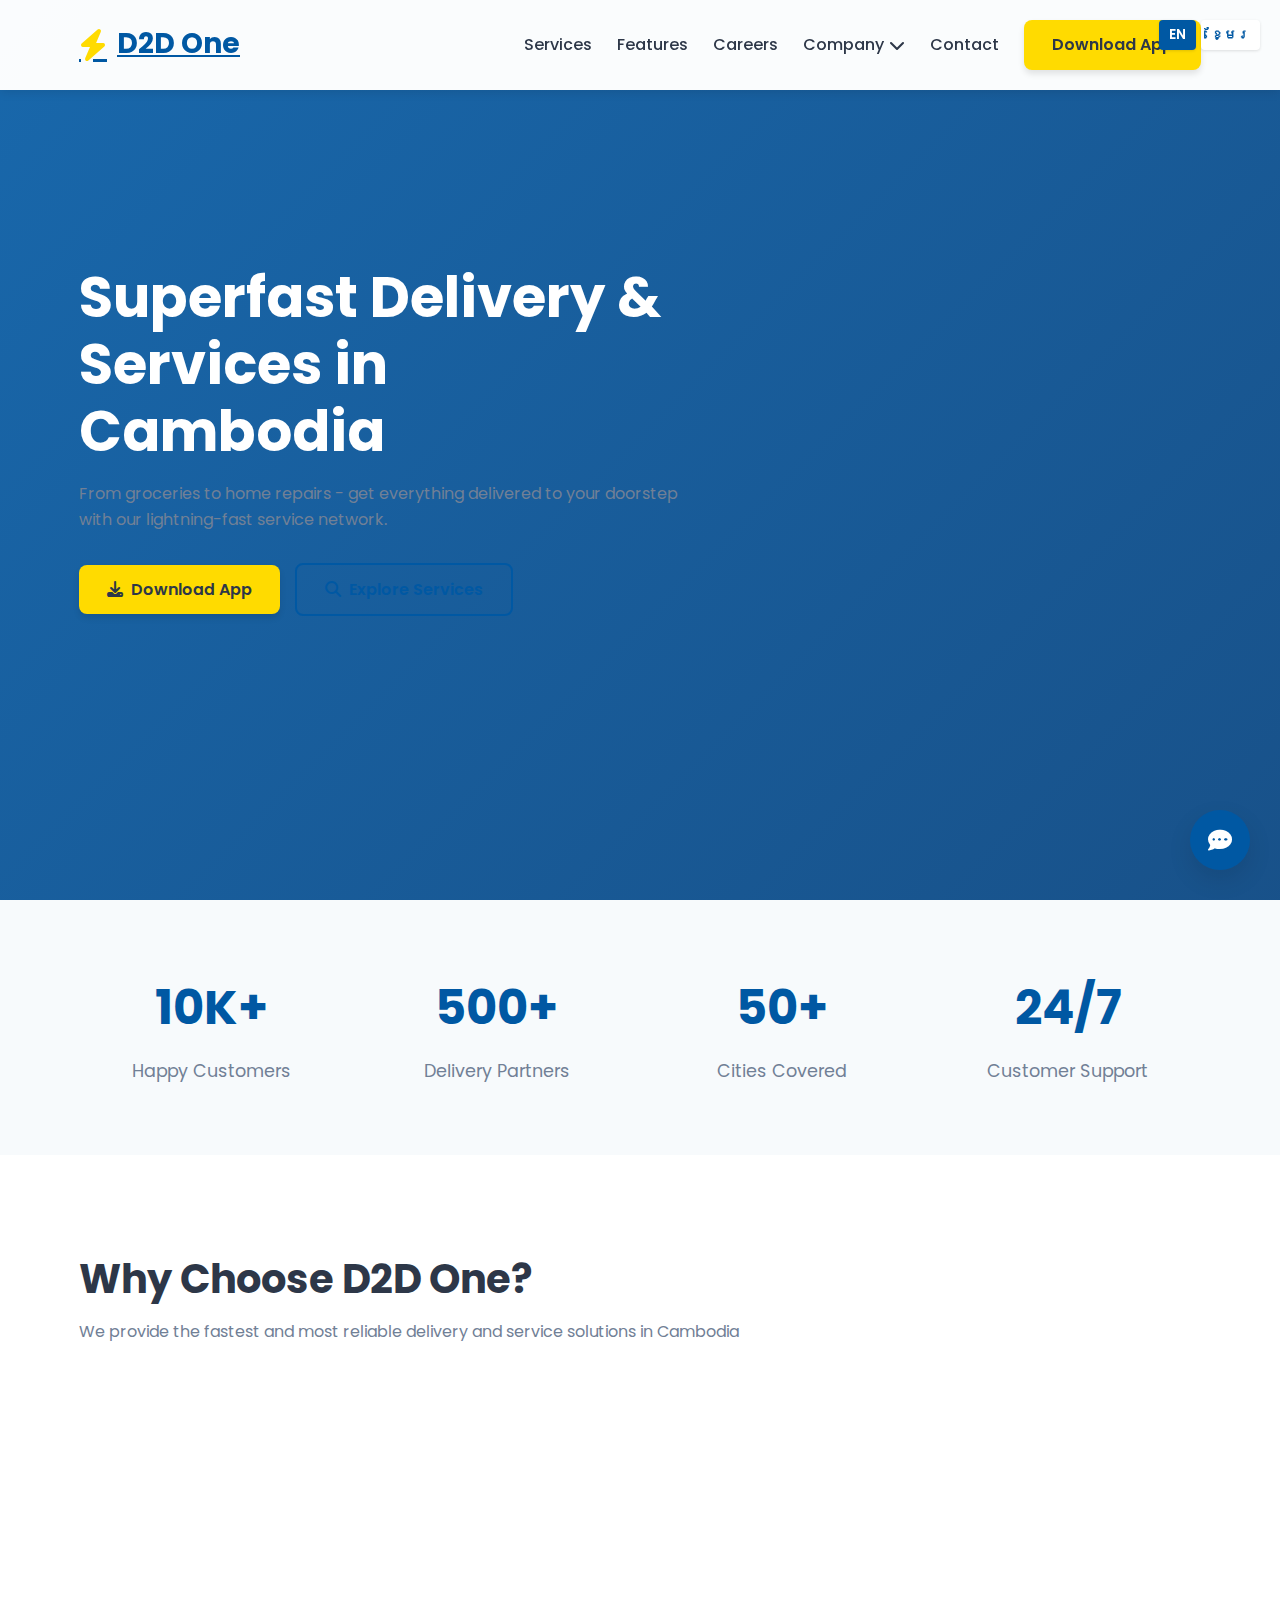
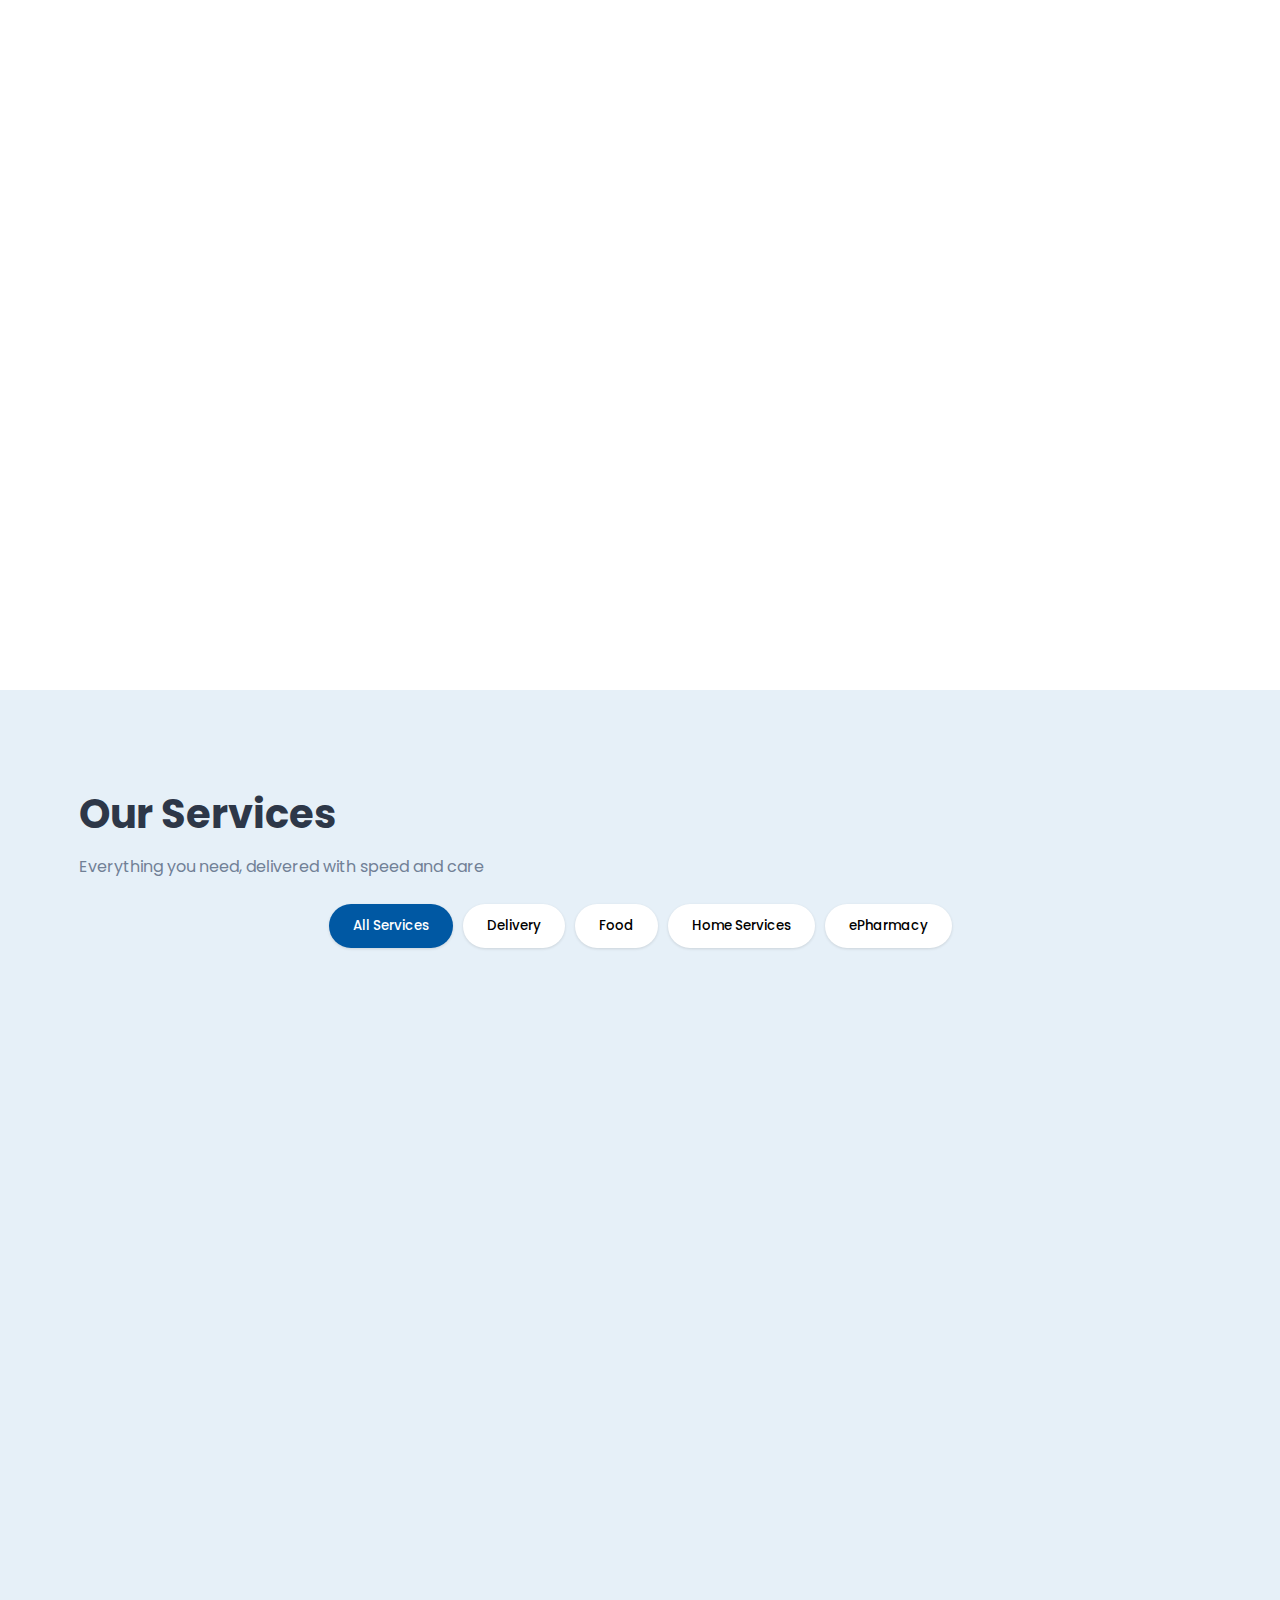
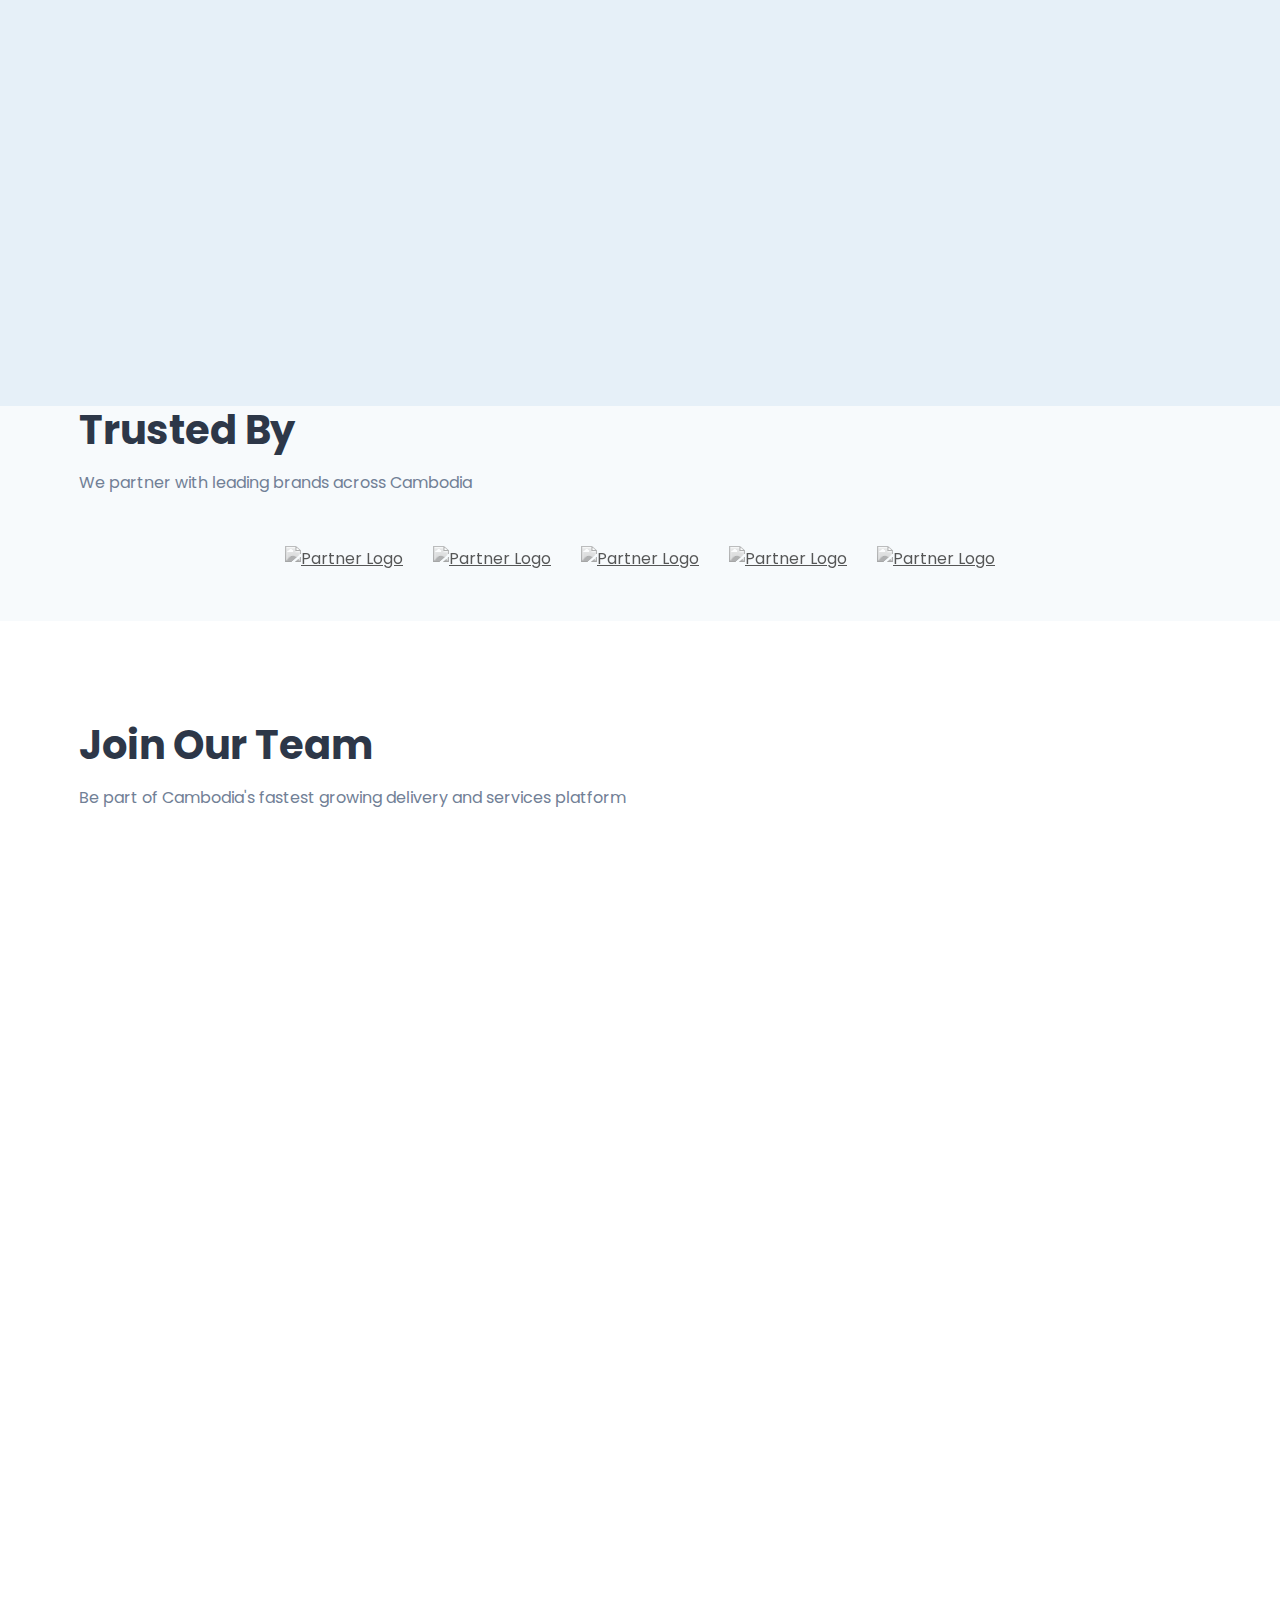
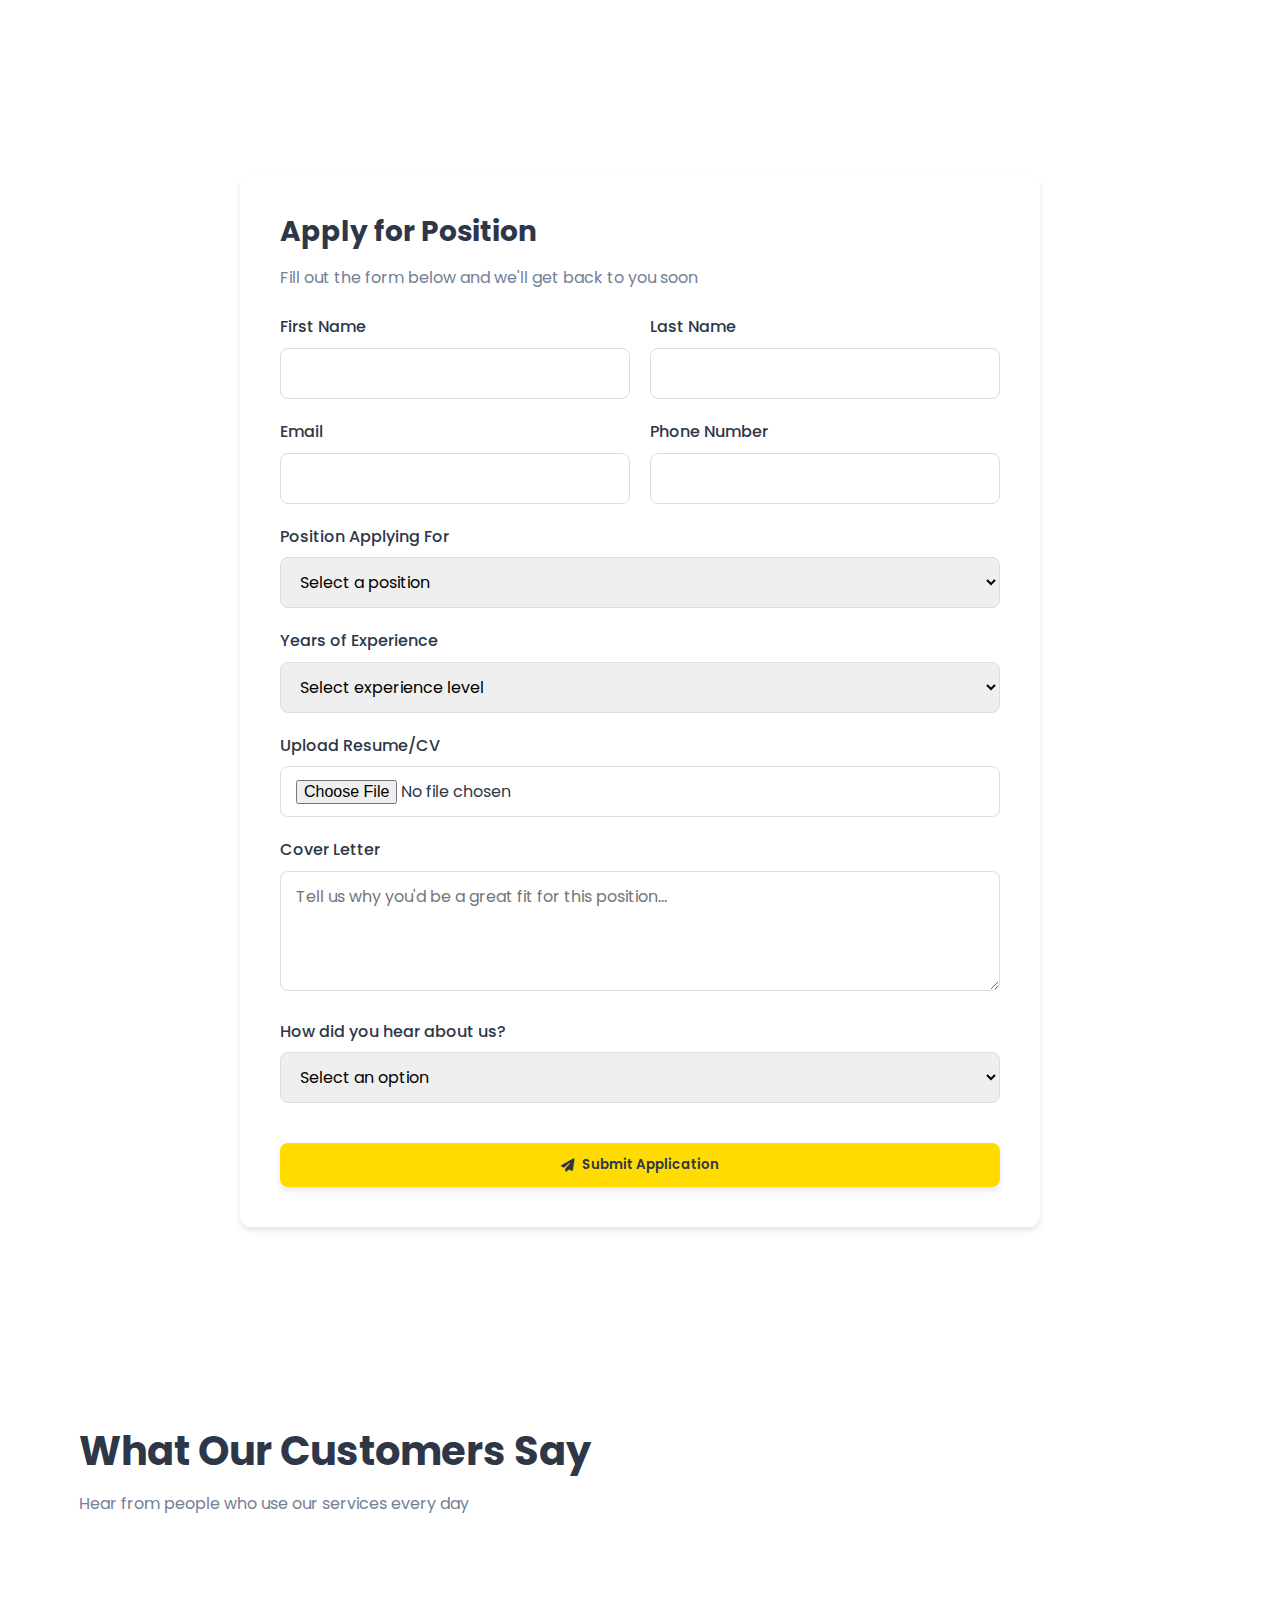
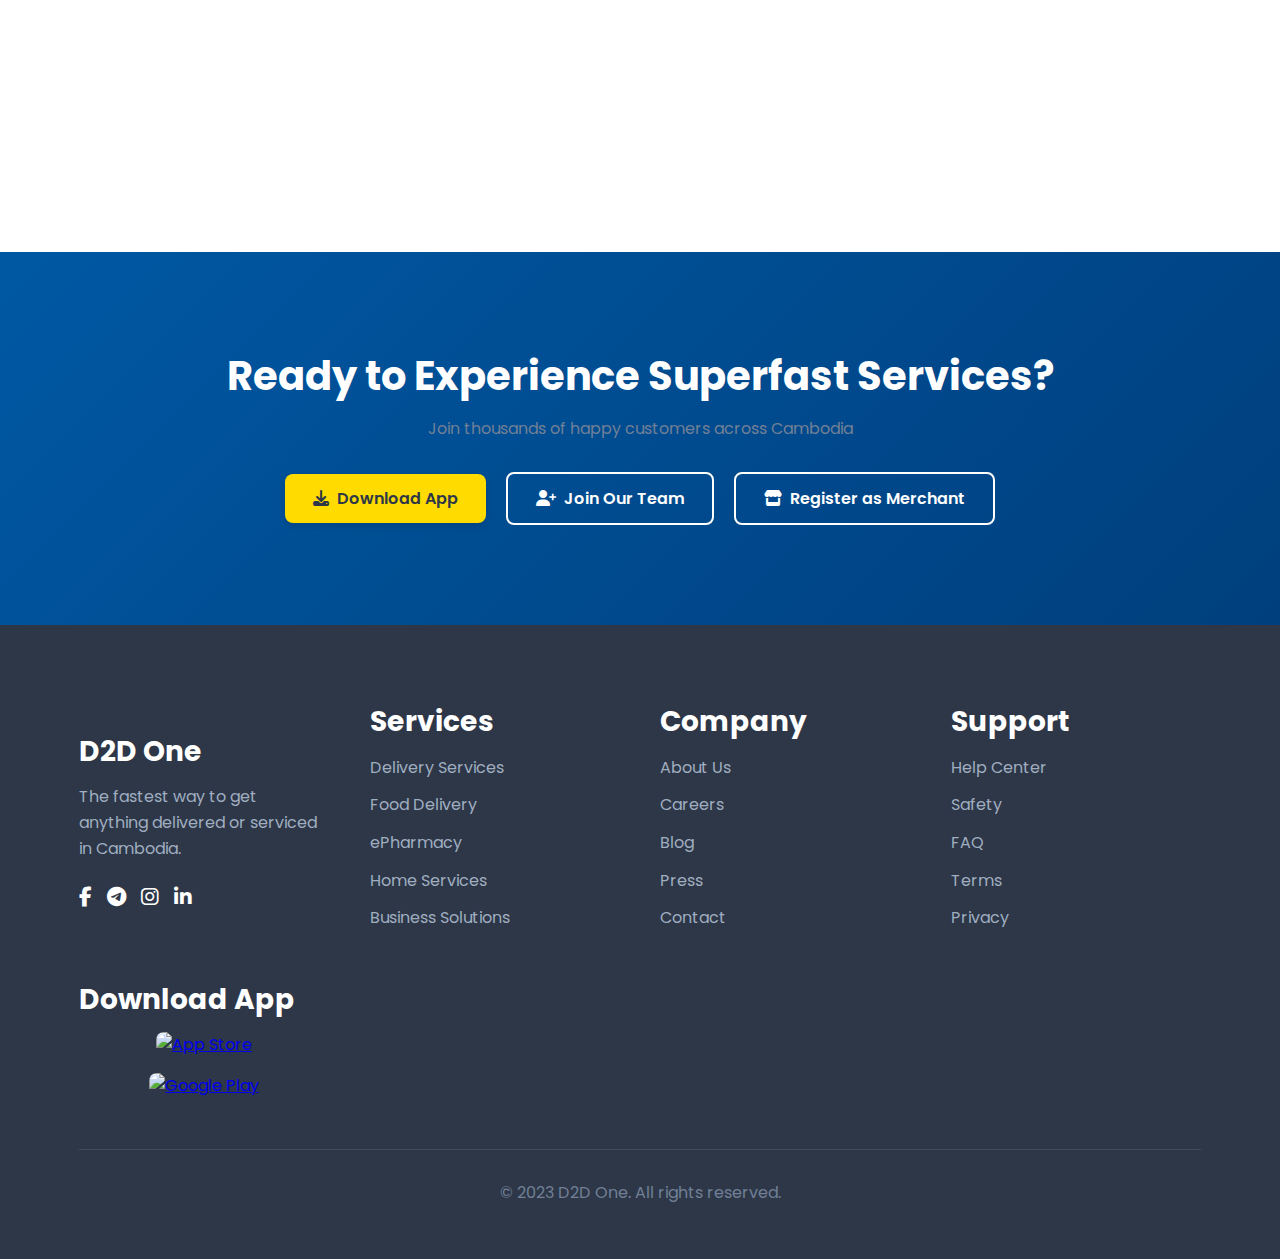
==== commit bf137def: "Update index.html" ====
--- a/index.html
+++ b/index.html
@@ -4,15 +4,50 @@
     <meta charset="UTF-8">
     <meta name="viewport" content="width=device-width, initial-scale=1.0">
     <title>D2D One - Super App for Delivery & Services</title>
+    <link rel="stylesheet" href="styles.css">
     <link rel="stylesheet" href="https://cdnjs.cloudflare.com/ajax/libs/font-awesome/6.4.0/css/all.min.css">
     <link href="https://fonts.googleapis.com/css2?family=Poppins:wght@300;400;500;600;700&display=swap" rel="stylesheet">
-    <link rel="stylesheet" href="styles.css">
 </head>
 <body>
+    <!-- Language Selector -->
+    <div class="language-selector">
+        <button id="lang-en" class="lang-btn active">EN</button>
+        <button id="lang-kh" class="lang-btn">ខ្មែរ</button>
+    </div>
+
+    <!-- Chatbot Button -->
+    <div class="chatbot-btn" id="chatbotBtn">
+        <i class="fas fa-comment-dots"></i>
+    </div>
+
+    <!-- Chatbot Container -->
+    <div class="chatbot-container" id="chatbotContainer">
+        <div class="chatbot-header">
+            <h3>D2D Support</h3>
+            <button class="close-chatbot" id="closeChatbot">
+                <i class="fas fa-times"></i>
+            </button>
+        </div>
+        <div class="chatbot-messages" id="chatbotMessages">
+            <div class="chatbot-message bot">
+                <p>Hello! How can I help you today?</p>
+            </div>
+        </div>
+        <div class="chatbot-input">
+            <input type="text" id="chatbotInput" placeholder="Type your message...">
+            <button id="sendChatbotMessage"><i class="fas fa-paper-plane"></i></button>
+        </div>
+        <div class="chatbot-options">
+            <button class="live-support-btn" id="liveSupportBtn">
+                <i class="fas fa-headset"></i> Live Support
+            </button>
+        </div>
+    </div>
+
     <!-- Header -->
     <header id="header">
         <div class="container header-container">
-            <a href="#" class="logo">
+            <a href="index.html" class="logo">
                 <i class="fas fa-bolt logo-icon"></i>
                 D2D One
             </a>
@@ -23,13 +58,13 @@
 
             <ul class="nav-menu" id="navMenu">
                 <li class="nav-item">
-                    <a href="#services" class="nav-link">Services</a>
+                    <a href="services.html" class="nav-link">Services</a>
                 </li>
                 <li class="nav-item">
-                    <a href="#features" class="nav-link">Features</a>
+                    <a href="features.html" class="nav-link">Features</a>
                 </li>
                 <li class="nav-item">
-                    <a href="#careers" class="nav-link">Careers</a>
+                    <a href="careers.html" class="nav-link">Careers</a>
                 </li>
                 <li class="nav-item">
                     <a href="#" class="nav-link">Company <i class="fas fa-chevron-down"></i></a>
@@ -47,427 +82,585 @@
                     <a href="download.html" class="btn btn-primary">Download App</a>
                 </li>
             </ul>
-
-            <select id="languageSelect" class="language-select">
-                <option value="en">English</option>
-                <option value="km">Khmer</option>
-            </select>
         </div>
     </header>
 
-    <main class="main-content">
-        <!-- Hero Section -->
-        <section class="hero">
-            <div class="container">
-                <div class="hero-content">
-                    <h1>Superfast Delivery & Services in Cambodia</h1>
-                    <p>From groceries to home repairs - get everything delivered to your doorstep with our lightning-fast service network.</p>
-                    <div class="hero-btns">
-                        <a href="download.html" class="btn btn-primary">
-                            <i class="fas fa-download"></i> Download App
+    <!-- Hero Section -->
+    <section class="hero">
+        <div class="container">
+            <div class="hero-content">
+                <h1 data-lang="en">Superfast Delivery & Services in Cambodia</h1>
+                <h1 data-lang="kh" style="display:none;">សេវាកម្មដឹកជញ្ជូន និងសេវាកម្មរហ័សបំផុតនៅកម្ពុជា</h1>
+                <p data-lang="en">From groceries to home repairs - get everything delivered to your doorstep with our lightning-fast service network.</p>
+                <p data-lang="kh" style="display:none;">ពីគ្រឿងទេសទៅជួសជុលផ្ទះ - ទទួលបានគ្រប់យ៉ាងដែលបញ្ជូនដល់គ្រប់ទ្វារផ្ទះរបស់អ្នកជាមួយបណ្តាញសេវាកម្មលឿនរបស់យើង។</p>
+                <div class="hero-btns">
+                    <a href="download.html" class="btn btn-primary">
+                        <i class="fas fa-download"></i> <span data-lang="en">Download App</span><span data-lang="kh" style="display:none;">ទាញយកកម្មវិធី</span>
+                    </a>
+                    <a href="services.html" class="btn btn-outline">
+                        <i class="fas fa-search"></i> <span data-lang="en">Explore Services</span><span data-lang="kh" style="display:none;">ស្វែងរកសេវាកម្ម</span>
+                    </a>
+                </div>
+            </div>
+        </div>
+    </section>
+
+    <!-- Stats Section -->
+    <section class="container">
+        <div class="stats">
+            <div class="stat-item">
+                <div class="stat-number">10K+</div>
+                <div class="stat-label" data-lang="en">Happy Customers</div>
+                <div class="stat-label" data-lang="kh" style="display:none;">អតិថិជនរីករាយ</div>
+            </div>
+            <div class="stat-item">
+                <div class="stat-number">500+</div>
+                <div class="stat-label" data-lang="en">Delivery Partners</div>
+                <div class="stat-label" data-lang="kh" style="display:none;">ដៃគូដឹកជញ្ជូន</div>
+            </div>
+            <div class="stat-item">
+                <div class="stat-number">50+</div>
+                <div class="stat-label" data-lang="en">Cities Covered</div>
+                <div class="stat-label" data-lang="kh" style="display:none;">ទីក្រុងគ្របដណ្តប់</div>
+            </div>
+            <div class="stat-item">
+                <div class="stat-number">24/7</div>
+                <div class="stat-label" data-lang="en">Customer Support</div>
+                <div class="stat-label" data-lang="kh" style="display:none;">គាំទ្រអតិថិជន</div>
+            </div>
+        </div>
+    </section>
+
+    <!-- Features Section -->
+    <section class="features" id="features">
+        <div class="container">
+            <div class="section-title">
+                <h2 data-lang="en">Why Choose D2D One?</h2>
+                <h2 data-lang="kh" style="display:none;">ហេតុអ្វីជ្រើសរើស D2D One?</h2>
+                <p data-lang="en">We provide the fastest and most reliable delivery and service solutions in Cambodia</p>
+                <p data-lang="kh" style="display:none;">យើងផ្តល់នូវដំណោះស្រាយដឹកជញ្ជូន និងសេវាកម្មដែលលឿន និងអាចទុកចិត្តបានបំផុតនៅកម្ពុជា</p>
+            </div>
+
+            <div class="features-grid">
+                <div class="feature-card">
+                    <div class="feature-icon">
+                        <i class="fas fa-bolt"></i>
+                    </div>
+                    <h3 data-lang="en">Superfast Delivery</h3>
+                    <h3 data-lang="kh" style="display:none;">ការដឹកជញ្ជូនលឿនបំផុត</h3>
+                    <p data-lang="en">Get your items delivered in record time with our optimized delivery network.</p>
+                    <p data-lang="kh" style="display:none;">ទទួលបានឥវ៉ាន់របស់អ្នកដែលបញ្ជូនក្នុងពេលដ៏ខ្លីជាមួយបណ្តាញដឹកជញ្ជូនដែលបានធ្វើឱ្យប្រសើរឡើងរបស់យើង។</p>
+                    <a href="features.html#delivery" class="btn btn-outline" style="margin-top: 15px;">
+                        <span data-lang="en">Learn More</span>
+                        <span data-lang="kh" style="display:none;">រៀនបន្ថែម</span>
+                    </a>
+                </div>
+
+                <div class="feature-card">
+                    <div class="feature-icon">
+                        <i class="fas fa-shield-alt"></i>
+                    </div>
+                    <h3 data-lang="en">Verified Professionals</h3>
+                    <h3 data-lang="kh" style="display:none;">អ្នកជំនាញដែលបានផ្ទៀងផ្ទាត់</h3>
+                    <p data-lang="en">All our service providers are thoroughly vetted and certified for quality.</p>
+                    <p data-lang="kh" style="display:none;">អ្នកផ្តល់សេវាកម្មរបស់យើងទាំងអស់ត្រូវបានផ្ទៀងផ្ទាត់ និងបញ្ជាក់គុណភាពយ៉ាងហ្មត់ចត់។</p>
+                    <a href="features.html#professionals" class="btn btn-outline" style="margin-top: 15px;">
+                        <span data-lang="en">Learn More</span>
+                        <span data-lang="kh" style="display:none;">រៀនបន្ថែម</span>
+                    </a>
+                </div>
+
+                <div class="feature-card">
+                    <div class="feature-icon">
+                        <i class="fas fa-wallet"></i>
+                    </div>
+                    <h3 data-lang="en">Transparent Pricing</h3>
+                    <h3 data-lang="kh" style="display:none;">តម្លៃដែលភ្លឺថ្លា</h3>
+                    <p data-lang="en">No hidden fees or surprises - know exactly what you'll pay upfront.</p>
+                    <p data-lang="kh" style="display:none;">គ្មានថ្លៃសំងាត់ ឬការភ្ញាក់ផ្អើលទេ - ដឹងច្បាស់ពីអ្វីដែលអ្នកនឹងបង់ជាមុន។</p>
+                    <a href="features.html#pricing" class="btn btn-outline" style="margin-top: 15px;">
+                        <span data-lang="en">Learn More</span>
+                        <span data-lang="kh" style="display:none;">រៀនបន្ថែម</span>
+                    </a>
+                </div>
+
+                <div class="feature-card">
+                    <div class="feature-icon">
+                        <i class="fas fa-headset"></i>
+                    </div>
+                    <h3 data-lang="en">24/7 Support</h3>
+                    <h3 data-lang="kh" style="display:none;">គាំទ្រ ២៤/៧</h3>
+                    <p data-lang="en">Our customer service team is always ready to assist you anytime.</p>
+                    <p data-lang="kh" style="display:none;">ក្រុមសេវាអតិថិជនរបស់យើងតែងតែរួចរាយដើម្បីជួយអ្នកគ្រប់ពេល។</p>
+                    <a href="features.html#support" class="btn btn-outline" style="margin-top: 15px;">
+                        <span data-lang="en">Learn More</span>
+                        <span data-lang="kh" style="display:none;">រៀនបន្ថែម</span>
+                    </a>
+                </div>
+
+                <div class="feature-card">
+                    <div class="feature-icon">
+                        <i class="fas fa-map-marker-alt"></i>
+                    </div>
+                    <h3 data-lang="en">Real-time Tracking</h3>
+                    <h3 data-lang="kh" style="display:none;">ការតាមដានពេលវេលាពិត</h3>
+                    <p data-lang="en">Track your delivery or service professional in real-time on the map.</p>
+                    <p data-lang="kh" style="display:none;">តាមដានការដឹកជញ្ជូន ឬអ្នកជំនាញសេវាកម្មរបស់អ្នកជាពេលវេលាពិតនៅលើផែនទី។</p>
+                    <a href="features.html#tracking" class="btn btn-outline" style="margin-top: 15px;">
+                        <span data-lang="en">Learn More</span>
+                        <span data-lang="kh" style="display:none;">រៀនបន្ថែម</span>
+                    </a>
+                </div>
+
+                <div class="feature-card">
+                    <div class="feature-icon">
+                        <i class="fas fa-certificate"></i>
+                    </div>
+                    <h3 data-lang="en">Quality Guarantee</h3>
+                    <h3 data-lang="kh" style="display:none;">ធានាគុណភាព</h3>
+                    <p data-lang="en">Not satisfied? We'll make it right or your money back.</p>
+                    <p data-lang="kh" style="display:none;">មិនពេញចិត្តទេ? យើងនឹងធ្វើវាឱ្យត្រឹមត្រូវ ឬបង្វិលលុយអ្នកវិញ។</p>
+                    <a href="features.html#guarantee" class="btn btn-outline" style="margin-top: 15px;">
+                        <span data-lang="en">Learn More</span>
+                        <span data-lang="kh" style="display:none;">រៀនបន្ថែម</span>
+                    </a>
+                </div>
+            </div>
+        </div>
+    </section>
+
+    <!-- Services Section -->
+    <section class="services" id="services">
+        <div class="container">
+            <div class="section-title">
+                <h2 data-lang="en">Our Services</h2>
+                <h2 data-lang="kh" style="display:none;">សេវាកម្មរបស់យើង</h2>
+                <p data-lang="en">Everything you need, delivered with speed and care</p>
+                <p data-lang="kh" style="display:none;">អ្វីៗដែលអ្នកត្រូវការ បញ្ជូនដោយល្បឿន និងការថែទាំ</p>
+            </div>
+
+            <div class="services-tabs">
+                <button class="tab-btn active" data-lang="en">All Services</button>
+                <button class="tab-btn active" data-lang="kh" style="display:none;">សេវាកម្មទាំងអស់</button>
+                <button class="tab-btn" data-lang="en">Delivery</button>
+                <button class="tab-btn" data-lang="kh" style="display:none;">ការដឹកជញ្ជូន</button>
+                <button class="tab-btn" data-lang="en">Food</button>
+                <button class="tab-btn" data-lang="kh" style="display:none;">ម្ហូបអាហារ</button>
+                <button class="tab-btn" data-lang="en">Home Services</button>
+                <button class="tab-btn" data-lang="kh" style="display:none;">សេវាកម្មផ្ទះ</button>
+                <button class="tab-btn" data-lang="en">ePharmacy</button>
+                <button class="tab-btn" data-lang="kh" style="display:none;">ឱសថសាធារណៈ</button>
+            </div>
+
+            <div class="services-grid">
+                <div class="service-card">
+                    <div class="service-img" style="background-image: url('https://images.unsplash.com/photo-1607083206968-13611e3d76db?ixlib=rb-4.0.3&ixid=M3wxMjA3fDB8MHxwaG90by1wYWdlfHx8fGVufDB8fHx8fA%3D%3D&auto=format&fit=crop&w=1470&q=80');"></div>
+                    <div class="service-content">
+                        <span class="service-badge" data-lang="en">Express</span>
+                        <span class="service-badge" data-lang="kh" style="display:none;">បន្ទាន់</span>
+                        <h3 data-lang="en">Instant Delivery</h3>
+                        <h3 data-lang="kh" style="display:none;">ការដឹកជញ្ជូនភ្លាមៗ</h3>
+                        <p data-lang="en">Get anything delivered within 60 minutes in the city center.</p>
+                        <p data-lang="kh" style="display:none;">ទទួលបានអ្វីៗដែលបញ្ជូនក្នុងរយៈពេល ៦០ នាទីនៅកណ្តាលទីក្រុង។</p>
+                        <a href="delivery.html" class="btn btn-secondary" style="margin-top: 15px;">
+                            <span data-lang="en">Order Now</span>
+                            <span data-lang="kh" style="display:none;">បញ្ជាទិញឥឡូវ</span>
                         </a>
-                        <a href="#services" class="btn btn-outline">
-                            <i class="fas fa-search"></i> Explore Services
+                    </div>
+                </div>
+
+                <div class="service-card">
+                    <div class="service-img" style="background-image: url('https://images.unsplash.com/photo-1504674900247-0877df9cc836?ixlib=rb-4.0.3&ixid=M3wxMjA3fDB8MHxwaG90by1wYWdlfHx8fGVufDB8fHx8fA%3D%3D&auto=format&fit=crop&w=1470&q=80');"></div>
+                    <div class="service-content">
+                        <span class="service-badge" data-lang="en">Food</span>
+                        <span class="service-badge" data-lang="kh" style="display:none;">ម្ហូបអាហារ</span>
+                        <h3 data-lang="en">Restaurant Delivery</h3>
+                        <h3 data-lang="kh" style="display:none;">ការដឹកជញ្ជូនអាហារដ្ឋាន</h3>
+                        <p data-lang="en">From local favorites to international cuisine delivered fast.</p>
+                        <p data-lang="kh" style="display:none;">ពីម្ហូបដែលពេញនិយមក្នុងស្រុកទៅអាហារអន្តរជាតិដែលបញ្ជូនយ៉ាងលឿន។</p>
+                        <a href="food-delivery.html" class="btn btn-secondary" style="margin-top: 15px;">
+                            <span data-lang="en">Order Now</span>
+                            <span data-lang="kh" style="display:none;">បញ្ជាទិញឥឡូវ</span>
                         </a>
                     </div>
                 </div>
-            </div>
-        </section>
-
-        <!-- Stats Section -->
-        <section class="container">
-            <div class="stats">
-                <div class="stat-item">
-                    <div class="stat-number">10K+</div>
-                    <div class="stat-label">Happy Customers</div>
-                </div>
-                <div class="stat-item">
-                    <div class="stat-number">500+</div>
-                    <div class="stat-label">Delivery Partners</div>
-                </div>
-                <div class="stat-item">
-                    <div class="stat-number">50+</div>
-                    <div class="stat-label">Cities Covered</div>
-                </div>
-                <div class="stat-item">
-                    <div class="stat-number">24/7</div>
-                    <div class="stat-label">Customer Support</div>
-                </div>
-            </div>
-        </section>
-
-        <!-- Features Section -->
-        <section class="features" id="features">
-            <div class="container">
-                <div class="section-title">
-                    <h2>Why Choose D2D One?</h2>
-                    <p>We provide the fastest and most reliable delivery and service solutions in Cambodia</p>
-                </div>
-
-                <div class="features-grid">
-                    <div class="feature-card">
-                        <div class="feature-icon">
-                            <i class="fas fa-bolt"></i>
+
+                <div class="service-card">
+                    <div class="service-img" style="background-image: url('https://images.unsplash.com/photo-1584308666744-24d5c474f2ae?ixlib=rb-4.0.3&ixid=M3wxMjA3fDB8MHxwaG90by1wYWdlfHx8fGVufDB8fHx8fA%3D%3D&auto=format&fit=crop&w=1470&q=80');"></div>
+                    <div class="service-content">
+                        <span class="service-badge" data-lang="en">ePharmacy</span>
+                        <span class="service-badge" data-lang="kh" style="display:none;">ឱសថសាធារណៈ</span>
+                        <h3 data-lang="en">Medicine Delivery</h3>
+                        <h3 data-lang="kh" style="display:none;">ការដឹកជញ្ជូនថ្នាំ</h3>
+                        <p data-lang="en">Prescription and over-the-counter medicines delivered safely.</p>
+                        <p data-lang="kh" style="display:none;">ថ្នាំដែលត្រូវការវេជ្ជសាស្ត្រ និងថ្នាំដែលអាចទិញបានដោយគ្មានវេជ្ជសាស្ត្របញ្ជាក់ ដែលបញ្ជូនដោយសុវត្ថិភាព។</p>
+                        <a href="epharmacy.html" class="btn btn-secondary" style="margin-top: 15px;">
+                            <span data-lang="en">Order Now</span>
+                            <span data-lang="kh" style="display:none;">បញ្ជាទិញឥឡូវ</span>
+                        </a>
+                    </div>
+                </div>
+
+                <div class="service-card">
+                    <div class="service-img" style="background-image: url('https://images.unsplash.com/photo-1600607688969-a5bfcd646154?ixlib=rb-4.0.3&ixid=M3wxMjA3fDB8MHxwaG90by1wYWdlfHx8fGVufDB8fHx8fA%3D%3D&auto=format&fit=crop&w=1470&q=80');"></div>
+                    <div class="service-content">
+                        <span class="service-badge" data-lang="en">Home Service</span>
+                        <span class="service-badge" data-lang="kh" style="display:none;">សេវាកម្មផ្ទះ</span>
+                        <h3 data-lang="en">Air-Con Repair</h3>
+                        <h3 data-lang="kh" style="display:none;">ជួសជុលម៉ាស៊ីនត្រជាក់</h3>
+                        <p data-lang="en">Professional air conditioning service and maintenance.</p>
+                        <p data-lang="kh" style="display:none;">សេវាកម្ម និងថែទាំម៉ាស៊ីនត្រជាក់ដោយអ្នកជំនាញ។</p>
+                        <a href="home-services.html#aircon" class="btn btn-secondary" style="margin-top: 15px;">
+                            <span data-lang="en">Book Now</span>
+                            <span data-lang="kh" style="display:none;">កក់ឥឡូវ</span>
+                        </a>
+                    </div>
+                </div>
+
+                <div class="service-card">
+                    <div class="service-img" style="background-image: url('https://images.unsplash.com/photo-1600585152220-90363fe7e115?ixlib=rb-4.0.3&ixid=M3wxMjA3fDB8MHxwaG90by1wYWdlfHx8fGVufDB8fHx8fA%3D%3D&auto=format&fit=crop&w=1470&q=80');"></div>
+                    <div class="service-content">
+                        <span class="service-badge" data-lang="en">Home Service</span>
+                        <span class="service-badge" data-lang="kh" style="display:none;">សេវាកម្មផ្ទះ</span>
+                        <h3 data-lang="en">Plumbing Services</h3>
+                        <h3 data-lang="kh" style="display:none;">សេវាកម្មធុងស្អុយ</h3>
+                        <p data-lang="en">Fix leaks, clogs, and all plumbing issues with certified plumbers.</p>
+                        <p data-lang="kh" style="display:none;">ជួសជុលការហូរ ការស្ទះ និងបញ្ហាធុងស្អុយទាំងអស់ជាមួយអ្នកជំនាញធុងស្អុយដែលមានវិញ្ញាបនបត្រ។</p>
+                        <a href="home-services.html#plumbing" class="btn btn-secondary" style="margin-top: 15px;">
+                            <span data-lang="en">Book Now</span>
+                            <span data-lang="kh" style="display:none;">កក់ឥឡូវ</span>
+                        </a>
+                    </div>
+                </div>
+
+                <div class="service-card">
+                    <div class="service-img" style="background-image: url('https://images.unsplash.com/photo-1556911220-bff31c812dba?ixlib=rb-4.0.3&ixid=M3wxMjA3fDB8MHxwaG90by1wYWdlfHx8fGVufDB8fHx8fA%3D%3D&auto=format&fit=crop&w=1470&q=80');"></div>
+                    <div class="service-content">
+                        <span class="service-badge" data-lang="en">Home Service</span>
+                        <span class="service-badge" data-lang="kh" style="display:none;">សេវាកម្មផ្ទះ</span>
+                        <h3 data-lang="en">Electrical Repairs</h3>
+                        <h3 data-lang="kh" style="display:none;">ជួសជុលអគ្គិសនី</h3>
+                        <p data-lang="en">Safe and reliable electrical services by certified professionals.</p>
+                        <p data-lang="kh" style="display:none;">សេវាកម្មអគ្គិសនីដែលមានសុវត្ថិភាព និងអាចទុកចិត្តបានដោយអ្នកជំនាញដែលមានវិញ្ញាបនបត្រ។</p>
+                        <a href="home-services.html#electrical" class="btn btn-secondary" style="margin-top: 15px;">
+                            <span data-lang="en">Book Now</span>
+                            <span data-lang="kh" style="display:none;">កក់ឥឡូវ</span>
+                        </a>
+                    </div>
+                </div>
+            </div>
+        </div>
+    </section>
+
+    <!-- Partners Section -->
+    <section class="container">
+        <div class="section-title">
+            <h2 data-lang="en">Trusted By</h2>
+            <h2 data-lang="kh" style="display:none;">គេជឿទុកចិត្តដោយ</h2>
+            <p data-lang="en">We partner with leading brands across Cambodia</p>
+            <p data-lang="kh" style="display:none;">យើងជាដៃគូជាមួយម៉ាកឈានមុខនៅទូទាំងកម្ពុជា</p>
+        </div>
+
+        <div class="partners">
+            <a href="https://partner1.com" target="_blank"><img src="https://via.placeholder.com/150x60?text=Partner+1" alt="Partner Logo" class="partner-logo"></a>
+            <a href="https://partner2.com" target="_blank"><img src="https://via.placeholder.com/150x60?text=Partner+2" alt="Partner Logo" class="partner-logo"></a>
+            <a href="https://partner3.com" target="_blank"><img src="https://via.placeholder.com/150x60?text=Partner+3" alt="Partner Logo" class="partner-logo"></a>
+            <a href="https://partner4.com" target="_blank"><img src="https://via.placeholder.com/150x60?text=Partner+4" alt="Partner Logo" class="partner-logo"></a>
+            <a href="https://partner5.com" target="_blank"><img src="https://via.placeholder.com/150x60?text=Partner+5" alt="Partner Logo" class="partner-logo"></a>
+        </div>
+    </section>
+
+    <!-- Careers Section -->
+    <section class="careers" id="careers">
+        <div class="container">
+            <div class="section-title">
+                <h2 data-lang="en">Join Our Team</h2>
+                <h2 data-lang="kh" style="display:none;">ចូលរួមក្រុមរបស់យើង</h2>
+                <p data-lang="en">Be part of Cambodia's fastest growing delivery and services platform</p>
+                <p data-lang="kh" style="display:none;">ចូលរួមជាមួយវេទិកាដឹកជញ្ជូន និងសេវាកម្មដែលរីកចម្រើនលឿនបំផុតនៅកម្ពុជា</p>
+            </div>
+
+            <div class="career-grid">
+                <div class="career-card">
+                    <span class="career-category" data-lang="en">Operations</span>
+                    <span class="career-category" data-lang="kh" style="display:none;">ប្រតិបត្តិការ</span>
+                    <h3 data-lang="en">Delivery Operations Manager</h3>
+                    <h3 data-lang="kh" style="display:none;">អ្នកគ្រប់គ្រងប្រតិបត្តិការដឹកជញ្ជូន</h3>
+                    <p data-lang="en">Phnom Penh • Full-time</p>
+                    <p data-lang="kh" style="display:none;">ភ្នំពេញ • ពេញម៉ោង</p>
+                    <p data-lang="en">Lead and optimize our delivery network to ensure superfast service across Cambodia.</p>
+                    <p data-lang="kh" style="display:none;">ដឹកនាំ និងធ្វើឱ្យប្រសើរឡើងនូវបណ្តាញដឹកជញ្ជូនរបស់យើង ដើម្បីធានាសេវាកម្មលឿនបំផុតនៅទូទាំងកម្ពុជា។</p>
+                    <a href="#career-form" class="btn btn-secondary" style="margin-top: 15px;">
+                        <span data-lang="en">Apply Now</span>
+                        <span data-lang="kh" style="display:none;">ដាក់ពាក្យឥឡូវ</span>
+                    </a>
+                </div>
+
+                <div class="career-card">
+                    <span class="career-category" data-lang="en">Customer Service</span>
+                    <span class="career-category" data-lang="kh" style="display:none;">សេវាអតិថិជន</span>
+                    <h3 data-lang="en">Customer Support Specialist</h3>
+                    <h3 data-lang="kh" style="display:none;">អ្នកឯកទេសគាំទ្រអតិថិជន</h3>
+                    <p data-lang="en">Phnom Penh • Full-time</p>
+                    <p data-lang="kh" style="display:none;">ភ្នំពេញ • ពេញម៉ោង</p>
+                    <p data-lang="en">Provide exceptional support to our customers and help resolve their issues quickly.</p>
+                    <p data-lang="kh" style="display:none;">ផ្តល់ការគាំទ្រដ៏ល្អឥតខ្ចោះដល់អតិថិជនរបស់យើង និងជួយដោះស្រាយបញ្ហារបស់ពួកគេយ៉ាងឆាប់រហ័ស។</p>
+                    <a href="#career-form" class="btn btn-secondary" style="margin-top: 15px;">
+                        <span data-lang="en">Apply Now</span>
+                        <span data-lang="kh" style="display:none;">ដាក់ពាក្យឥឡូវ</span>
+                    </a>
+                </div>
+
+                <div class="career-card">
+                    <span class="career-category" data-lang="en">Technology</span>
+                    <span class="career-category" data-lang="kh" style="display:none;">បច្ចេកវិទ្យា</span>
+                    <h3 data-lang="en">Mobile App Developer</h3>
+                    <h3 data-lang="kh" style="display:none;">អ្នកអភិវឌ្ឍកម្មវិធីទូរស័ព្ទ</h3>
+                    <p data-lang="en">Remote • Full-time</p>
+                    <p data-lang="kh" style="display:none;">ពីចម្ងាយ • ពេញម៉ោង</p>
+                    <p data-lang="en">Build and improve our mobile applications to deliver the best user experience.</p>
+                    <p data-lang="kh" style="display:none;">បង្កើត និងកែលម្អកម្មវិធីទូរស័ព្ទរបស់យើង ដើម្បីផ្តល់បទពិសោធន៍អ្នកប្រើប្រាស់ដ៏ល្អបំផុត។</p>
+                    <a href="#career-form" class="btn btn-secondary" style="margin-top: 15px;">
+                        <span data-lang="en">Apply Now</span>
+                        <span data-lang="kh" style="display:none;">ដាក់ពាក្យឥឡូវ</span>
+                    </a>
+                </div>
+
+                <div class="career-card">
+                    <span class="career-category" data-lang="en">Marketing</span>
+                    <span class="career-category" data-lang="kh" style="display:none;">ទីផ្សារ</span>
+                    <h3 data-lang="en">Digital Marketing Manager</h3>
+                    <h3 data-lang="kh" style="display:none;">អ្នកគ្រប់គ្រងទីផ្សារឌីជីថល</h3>
+                    <p data-lang="en">Phnom Penh • Full-time</p>
+                    <p data-lang="kh" style="display:none;">ភ្នំពេញ • ពេញម៉ោង</p>
+                    <p data-lang="en">Develop and execute digital marketing strategies to grow our customer base.</p>
+                    <p data-lang="kh" style="display:none;">អភិវឌ្ឍ និងអនុវត្តយុទ្ធសាស្ត្រទីផ្សារឌីជីថល ដើម្បីពង្រីកមូលដ្ឋានអតិថិជនរបស់យើង។</p>
+                    <a href="#career-form" class="btn btn-secondary" style="margin-top: 15px;">
+                        <span data-lang="en">Apply Now</span>
+                        <span data-lang="kh" style="display:none;">ដាក់ពាក្យឥឡូវ</span>
+                    </a>
+                </div>
+
+                <div class="career-card">
+                    <span class="career-category" data-lang="en">HR</span>
+                    <span class="career-category" data-lang="kh" style="display:none;">ធនធានមនុស្ស</span>
+                    <h3 data-lang="en">Talent Acquisition Specialist</h3>
+                    <h3 data-lang="kh" style="display:none;">អ្នកឯកទេសទាក់ទាញសមត្ថភាព</h3>
+                    <p data-lang="en">Phnom Penh • Full-time</p>
+                    <p data-lang="kh" style="display:none;">ភ្នំពេញ • ពេញម៉ោង</p>
+                    <p data-lang="en">Find and attract top talent to join our fast-growing team across Cambodia.</p>
+                    <p data-lang="kh" style="display:none;">ស្វែងរក និងទាក់ទាញសមត្ថភាពកំពូលមកចូលរួមក្រុមរបស់យើងដែលកំពុងរីកចម្រើនលឿននៅទូទាំងកម្ពុជា។</p>
+                    <a href="#career-form" class="btn btn-secondary" style="margin-top: 15px;">
+                        <span data-lang="en">Apply Now</span>
+                        <span data-lang="kh" style="display:none;">ដាក់ពាក្យឥឡូវ</span>
+                    </a>
+                </div>
+
+                <div class="career-card">
+                    <span class="career-category" data-lang="en">Driver</span>
+                    <span class="career-category" data-lang="kh" style="display:none;">អ្នកបើកបរ</span>
+                    <h3 data-lang="en">Delivery Driver Partner</h3>
+                    <h3 data-lang="kh" style="display:none;">ដៃគូអ្នកបើកបរដឹកជញ្ជូន</h3>
+                    <p data-lang="en">Multiple Locations • Flexible</p>
+                    <p data-lang="kh" style="display:none;">ទីតាំងច្រើន • អាចបត់បែនបាន</p>
+                    <p data-lang="en">Join our network of delivery partners and earn on your own schedule.</p>
+                    <p data-lang="kh" style="display:none;">ចូលរួមបណ្តាញដៃគូដឹកជញ្ជូនរបស់យើង និងរកប្រាក់ចំណូលតាមកាលវិភាគផ្ទាល់ខ្លួនរបស់អ្នក។</p>
+                    <a href="#career-form" class="btn btn-secondary" style="margin-top: 15px;">
+                        <span data-lang="en">Apply Now</span>
+                        <span data-lang="kh" style="display:none;">ដាក់ពាក្យឥឡូវ</span>
+                    </a>
+                </div>
+            </div>
+
+            <!-- Career Form -->
+            <div class="career-form" id="career-form">
+                <h3 data-lang="en">Apply for Position</h3>
+                <h3 data-lang="kh" style="display:none;">ដាក់ពាក្យសុំការងារ</h3>
+                <p data-lang="en">Fill out the form below and we'll get back to you soon</p>
+                <p data-lang="kh" style="display:none;">បំពេញទម្រង់ខាងក្រោម ហើយយើងនឹងតបទៅអ្នកវិញឆាប់ៗ</p>
+                
+                <form id="jobApplicationForm">
+                    <div class="form-row">
+                        <div class="form-group">
+                            <label for="firstName" class="form-label" data-lang="en">First Name</label>
+                            <label for="firstName" class="form-label" data-lang="kh" style="display:none;">នាមខ្លួន</label>
+                            <input type="text" id="firstName" class="form-control" required>
                         </div>
-                        <h3>Superfast Delivery</h3>
-                        <p>Get your items delivered in record time with our optimized delivery network.</p>
-                        <a href="features.html#delivery" class="btn btn-outline">Learn More</a>
-                    </div>
-
-                    <div class="feature-card">
-                        <div class="feature-icon">
-                            <i class="fas fa-shield-alt"></i>
+                        <div class="form-group">
+                            <label for="lastName" class="form-label" data-lang="en">Last Name</label>
+                            <label for="lastName" class="form-label" data-lang="kh" style="display:none;">នាមត្រកូល</label>
+                            <input type="text" id="lastName" class="form-control" required>
                         </div>
-                        <h3>Verified Professionals</h3>
-                        <p>All our service providers are thoroughly vetted and certified for quality.</p>
-                        <a href="features.html#professionals" class="btn btn-outline">Learn More</a>
-                    </div>
-
-                    <div class="feature-card">
-                        <div class="feature-icon">
-                            <i class="fas fa-wallet"></i>
+                    </div>
+
+                    <div class="form-row">
+                        <div class="form-group">
+                            <label for="email" class="form-label" data-lang="en">Email</label>
+                            <label for="email" class="form-label" data-lang="kh" style="display:none;">អ៊ីមែល</label>
+                            <input type="email" id="email" class="form-control" required>
                         </div>
-                        <h3>Transparent Pricing</h3>
-                        <p>No hidden fees or surprises - know exactly what you'll pay upfront.</p>
-                        <a href="features.html#pricing" class="btn btn-outline">Learn More</a>
-                    </div>
-
-                    <div class="feature-card">
-                        <div class="feature-icon">
-                            <i class="fas fa-headset"></i>
+                        <div class="form-group">
+                            <label for="phone" class="form-label" data-lang="en">Phone Number</label>
+                            <label for="phone" class="form-label" data-lang="kh" style="display:none;">លេខទូរស័ព្ទ</label>
+                            <input type="tel" id="phone" class="form-control" required>
                         </div>
-                        <h3>24/7 Support</h3>
-                        <p>Our customer service team is always ready to assist you anytime.</p>
-                        <a href="features.html#support" class="btn btn-outline">Learn More</a>
-                    </div>
-
-                    <div class="feature-card">
-                        <div class="feature-icon">
-                            <i class="fas fa-map-marker-alt"></i>
+                    </div>
+
+                    <div class="form-group">
+                        <label for="position" class="form-label" data-lang="en">Position Applying For</label>
+                        <label for="position" class="form-label" data-lang="kh" style="display:none;">តំណែងដែលដាក់ពាក្យ</label>
+                        <select id="position" class="form-control" required>
+                            <option value="" data-lang="en">Select a position</option>
+                            <option value="" data-lang="kh" style="display:none;">ជ្រើសរើសតំណែង</option>
+                            <option value="Delivery Operations Manager" data-lang="en">Delivery Operations Manager</option>
+                            <option value="Delivery Operations Manager" data-lang="kh" style="display:none;">អ្នកគ្រប់គ្រងប្រតិបត្តិការដឹកជញ្ជូន</option>
+                            <option value="Customer Support Specialist" data-lang="en">Customer Support Specialist</option>
+                            <option value="Customer Support Specialist" data-lang="kh" style="display:none;">អ្នកឯកទេសគាំទ្រអតិថិជន</option>
+                            <option value="Mobile App Developer" data-lang="en">Mobile App Developer</option>
+                            <option value="Mobile App Developer" data-lang="kh" style="display:none;">អ្នកអភិវឌ្ឍកម្មវិធីទូរស័ព្ទ</option>
+                            <option value="Digital Marketing Manager" data-lang="en">Digital Marketing Manager</option>
+                            <option value="Digital Marketing Manager" data-lang="kh" style="display:none;">អ្នកគ្រប់គ្រងទីផ្សារឌីជីថល</option>
+                            <option value="Talent Acquisition Specialist" data-lang="en">Talent Acquisition Specialist</option>
+                            <option value="Talent Acquisition Specialist" data-lang="kh" style="display:none;">អ្នកឯកទេសទាក់ទាញសមត្ថភាព</option>
+                            <option value="Delivery Driver Partner" data-lang="en">Delivery Driver Partner</option>
+                            <option value="Delivery Driver Partner" data-lang="kh" style="display:none;">ដៃគូអ្នកបើកបរដឹកជញ្ជូន</option>
+                            <option value="Other" data-lang="en">Other</option>
+                            <option value="Other" data-lang="kh" style="display:none;">ផ្សេងៗ</option>
+                        </select>
+                    </div>
+
+                    <div class="form-group">
+                        <label for="experience" class="form-label" data-lang="en">Years of Experience</label>
+                        <label for="experience" class="form-label" data-lang="kh" style="display:none;">ឆ្នាំនៃបទពិសោធន៍</label>
+                        <select id="experience" class="form-control" required>
+                            <option value="" data-lang="en">Select experience level</option>
+                            <option value="" data-lang="kh" style="display:none;">ជ្រើសរើសកម្រិតបទពិសោធន៍</option>
+                            <option value="0-1" data-lang="en">0-1 years</option>
+                            <option value="0-1" data-lang="kh" style="display:none;">០-១ ឆ្នាំ</option>
+                            <option value="1-3" data-lang="en">1-3 years</option>
+                            <option value="1-3" data-lang="kh" style="display:none;">១-៣ ឆ្នាំ</option>
+                            <option value="3-5" data-lang="en">3-5 years</option>
+                            <option value="3-5" data-lang="kh" style="display:none;">៣-៥ ឆ្នាំ</option>
+                            <option value="5+" data-lang="en">5+ years</option>
+                            <option value="5+" data-lang="kh" style="display:none;">៥+ ឆ្នាំ</option>
+                        </select>
+                    </div>
+
+                    <div class="form-group">
+                        <label for="resume" class="form-label" data-lang="en">Upload Resume/CV</label>
+                        <label for="resume" class="form-label" data-lang="kh" style="display:none;">ផ្ទុកឡើងជីវប្រវត្តិ/ជីវវចនានុក្រម</label>
+                        <input type="file" id="resume" class="form-control" accept=".pdf,.doc,.docx" required>
+                    </div>
+
+                    <div class="form-group">
+                        <label for="coverLetter" class="form-label" data-lang="en">Cover Letter</label>
+                        <label for="coverLetter" class="form-label" data-lang="kh" style="display:none;">លិខិតគ្រប</label>
+                        <textarea id="coverLetter" class="form-control" placeholder="Tell us why you'd be a great fit for this position..."></textarea>
+                    </div>
+
+                    <div class="form-group">
+                        <label for="referral" class="form-label" data-lang="en">How did you hear about us?</label>
+                        <label for="referral" class="form-label" data-lang="kh" style="display:none;">តើអ្នកបានដឹងអំពីយើងដោយរបៀបណា?</label>
+                        <select id="referral" class="form-control">
+                            <option value="" data-lang="en">Select an option</option>
+                            <option value="" data-lang="kh" style="display:none;">ជ្រើសរើសជម្រើស</option>
+                            <option value="Job Board" data-lang="en">Job Board</option>
+                            <option value="Job Board" data-lang="kh" style="display:none;">ក្តារងារការ</option>
+                            <option value="Company Website" data-lang="en">Company Website</option>
+                            <option value="Company Website" data-lang="kh" style="display:none;">គេហទំព័រក្រុមហ៊ុន</option>
+                            <option value="Social Media" data-lang="en">Social Media</option>
+                            <option value="Social Media" data-lang="kh" style="display:none;">ប្រព័ន្ធផ្សព្វផ្សាយសង្គម</option>
+                            <option value="Friend/Colleague" data-lang="en">Friend/Colleague</option>
+                            <option value="Friend/Colleague" data-lang="kh" style="display:none;">មិត្តភក្តិ/ក្រុមការងារ</option>
+                            <option value="Other" data-lang="en">Other</option>
+                            <option value="Other" data-lang="kh" style="display:none;">ផ្សេងៗ</option>
+                        </select>
+                    </div>
+
+                    <button type="submit" class="btn btn-primary" style="width: 100%; margin-top: 20px;">
+                        <i class="fas fa-paper-plane"></i> <span data-lang="en">Submit Application</span><span data-lang="kh" style="display:none;">ដាក់ស្នើពាក្យ</span>
+                    </button>
+                </form>
+            </div>
+        </div>
+    </section>
+
+    <!-- Testimonials Section -->
+    <section class="testimonials">
+        <div class="container">
+            <div class="section-title">
+                <h2 data-lang="en">What Our Customers Say</h2>
+                <h2 data-lang="kh" style="display:none;">អ្វីដែលអតិថិជនរបស់យើងនិយាយ</h2>
+                <p data-lang="en">Hear from people who use our services every day</p>
+                <p data-lang="kh" style="display:none;">ស្តាប់ពីមនុស្សដែលប្រើសេវាកម្មរបស់យើងរាល់ថ្ងៃ</p>
+            </div>
+
+            <div class="testimonial-slider">
+                <div class="testimonial-card">
+                    <div class="testimonial-content">
+                        <p data-lang="en">"D2D One has completely transformed how I get things done. From food delivery to home services, everything is just one tap away. The speed and reliability are unmatched in Phnom Penh!"</p>
+                        <p data-lang="kh" style="display:none;">"D2D One បានផ្លាស់ប្តូរយ៉ាងពេញលេញអំពីរបៀបដែលខ្ញុំបានធ្វើការងាររបស់ខ្ញុំ។ ពីការដឹកជញ្ជូនម្ហូបអាហារទៅសេវាកម្មផ្ទះ អ្វីៗគឺគ្រាន់តែមួយចុចប៉ុណ្ណោះ។ ល្បឿន និងភាពអាចទុកចិត្តបានគឺមិនមានគូប្រៀបនៅភ្នំពេញទេ!"</p>
+                    </div>
+                    <div class="testimonial-author">
+                        <img src="https://randomuser.me/api/portraits/women/32.jpg" alt="Customer" class="author-avatar">
+                        <div class="author-info">
+                            <h4>Sophal Chan</h4>
+                            <p>Phnom Penh</p>
                         </div>
-                        <h3>Real-time Tracking</h3>
-                        <p>Track your delivery or service professional in real-time on the map.</p>
-                        <a href="features.html#tracking" class="btn btn-outline">Learn More</a>
-                    </div>
-
-                    <div class="feature-card">
-                        <div class="feature-icon">
-                            <i class="fas fa-certificate"></i>
+                    </div>
+                </div>
+
+                <div class="testimonial-card">
+                    <div class="testimonial-content">
+                        <p data-lang="en">"As a small business owner, D2D One's services have saved me so much time and money. I can focus on my customers while they handle all my delivery needs efficiently."</p>
+                        <p data-lang="kh" style="display:none;">"ជាម្ចាស់អាជីវកម្មតូច សេវាកម្មរបស់ D2D One បានជួយសន្សំសំចៃពេលវេលា និងលុយច្រើនណាស់សម្រាប់ខ្ញុំ។ ខ្ញុំអាចផ្តោតលើអតិថិជនរបស់ខ្ញុំ ខណៈពេលដែលពួកគេដោះស្រាយតម្រូវការដឹកជញ្ជូនរបស់ខ្ញុំយ៉ាងមានប្រសិទ្ធភាព។"</p>
+                    </div>
+                    <div class="testimonial-author">
+                        <img src="https://randomuser.me/api/portraits/men/45.jpg" alt="Customer" class="author-avatar">
+                        <div class="author-info">
+                            <h4>Rithy Kim</h4>
+                            <p>Siem Reap</p>
                         </div>
-                        <h3>Quality Guarantee</h3>
-                        <p>Not satisfied? We'll make it right or your money back.</p>
-                        <a href="features.html#guarantee" class="btn btn-outline">Learn More</a>
-                    </div>
-                </div>
-            </div>
-        </section>
-
-        <!-- Services Section -->
-        <section class="services" id="services">
-            <div class="container">
-                <div class="section-title">
-                    <h2>Our Services</h2>
-                    <p>Everything you need, delivered with speed and care</p>
-                </div>
-
-                <div class="services-tabs">
-                    <button class="tab-btn active">All Services</button>
-                    <button class="tab-btn">Delivery</button>
-                    <button class="tab-btn">Food</button>
-                    <button class="tab-btn">Home Services</button>
-                    <button class="tab-btn">ePharmacy</button>
-                </div>
-
-                <div class="services-grid">
-                    <div class="service-card">
-                        <div class="service-img" style="background-image: url('https://images.unsplash.com/photo-1607083206968-13611e3d76db?ixlib=rb-4.0.3&auto=format&fit=crop&w=1470&q=80');"></div>
-                        <div class="service-content">
-                            <span class="service-badge">Express</span>
-                            <h3>Instant Delivery</h3>
-                            <p>Get anything delivered within 60 minutes in the city center.</p>
-                            <a href="delivery.html" class="btn btn-secondary">Order Now</a>
+                    </div>
+                </div>
+
+                <div class="testimonial-card">
+                    <div class="testimonial-content">
+                        <p data-lang="en">"The air-con repair service saved me during the hottest month. The technician arrived within the promised window and fixed my unit perfectly. Will definitely use again!"</p>
+                        <p data-lang="kh" style="display:none;">"សេវាកម្មជួសជុលម៉ាស៊ីនត្រជាក់បានជួយសង្គ្រោះខ្ញុំក្នុងខែក្តៅបំផុត។ អ្នកបច្ចេកទេសបានមកដល់ក្នុងរយៈពេលដែលបានសន្យា និងជួសជុលឧបករណ៍របស់ខ្ញុំយ៉ាងល្អឥតខ្ចោះ។ ពិតជានឹងប្រើម្តងទៀត!"</p>
+                    </div>
+                    <div class="testimonial-author">
+                        <img src="https://randomuser.me/api/portraits/women/68.jpg" alt="Customer" class="author-avatar">
+                        <div class="author-info">
+                            <h4>Malin Seng</h4>
+                            <p>Battambang</p>
                         </div>
                     </div>
-
-                    <div class="service-card">
-                        <div class="service-img" style="background-image: url('https://images.unsplash.com/photo-1504674900247-0877df9cc836?ixlib=rb-4.0.3&auto=format&fit=crop&w=1470&q=80');"></div>
-                        <div class="service-content">
-                            <span class="service-badge">Food</span>
-                            <h3>Restaurant Delivery</h3>
-                            <p>From local favorites to international cuisine delivered fast.</p>
-                            <a href="food-delivery.html" class="btn btn-secondary">Order Now</a>
-                        </div>
-                    </div>
-
-                    <div class="service-card">
-                        <div class="service-img" style="background-image: url('https://images.unsplash.com/photo-1584308666744-24d5c474f2ae?ixlib=rb-4.0.3&auto=format&fit=crop&w=1470&q=80');"></div>
-                        <div class="service-content">
-                            <span class="service-badge">ePharmacy</span>
-                            <h3>Medicine Delivery</h3>
-                            <p>Prescription and over-the-counter medicines delivered safely.</p>
-                            <a href="epharmacy.html" class="btn btn-secondary">Order Now</a>
-                        </div>
-                    </div>
-
-                    <div class="service-card">
-                        <div class="service-img" style="background-image: url('https://images.unsplash.com/photo-1600607688969-a5bfcd646154?ixlib=rb-4.0.3&auto=format&fit=crop&w=1470&q=80');"></div>
-                        <div class="service-content">
-                            <span class="service-badge">Home Service</span>
-                            <h3>Air-Con Repair</h3>
-                            <p>Professional air conditioning service and maintenance.</p>
-                            <a href="home-services.html#aircon" class="btn btn-secondary">Book Now</a>
-                        </div>
-                    </div>
-
-                    <div class="service-card">
-                        <div class="service-img" style="background-image: url('https://images.unsplash.com/photo-1600585152220-90363fe7e115?ixlib=rb-4.0.3&auto=format&fit=crop&w=1470&q=80');"></div>
-                        <div class="service-content">
-                            <span class="service-badge">Home Service</span>
-                            <h3>Plumbing Services</h3>
-                            <p>Fix leaks, clogs, and all plumbing issues with certified plumbers.</p>
-                            <a href="home-services.html#plumbing" class="btn btn-secondary">Book Now</a>
-                        </div>
-                    </div>
-
-                    <div class="service-card">
-                        <div class="service-img" style="background-image: url('https://images.unsplash.com/photo-1556911220-bff31c812dba?ixlib=rb-4.0.3&auto=format&fit=crop&w=1470&q=80');"></div>
-                        <div class="service-content">
-                            <span class="service-badge">Home Service</span>
-                            <h3>Electrical Repairs</h3>
-                            <p>Safe and reliable electrical services by certified professionals.</p>
-                            <a href="home-services.html#electrical" class="btn btn-secondary">Book Now</a>
-                        </div>
-                    </div>
-                </div>
-            </div>
-        </section>
-
-        <!-- Partners Section -->
-        <section class="container">
-            <div class="section-title">
-                <h2>Trusted By</h2>
-                <p>We partner with leading brands across Cambodia</p>
-            </div>
-
-            <div class="partners">
-                <a href="https://partner1.com"><img src="https://via.placeholder.com/150x60?text=Partner+1" alt="Partner Logo" class="partner-logo"></a>
-                <a href="https://partner2.com"><img src="https://via.placeholder.com/150x60?text=Partner+2" alt="Partner Logo" class="partner-logo"></a>
-                <a href="https://partner3.com"><img src="https://via.placeholder.com/150x60?text=Partner+3" alt="Partner Logo" class="partner-logo"></a>
-                <a href="https://partner4.com"><img src="https://via.placeholder.com/150x60?text=Partner+4" alt="Partner Logo" class="partner-logo"></a>
-                <a href="https://partner5.com"><img src="https://via.placeholder.com/150x60?text=Partner+5" alt="Partner Logo" class="partner-logo"></a>
-            </div>
-        </section>
-
-        <!-- Careers Section -->
-        <section class="careers" id="careers">
-            <div class="container">
-                <div class="section-title">
-                    <h2>Join Our Team</h2>
-                    <p>Be part of Cambodia's fastest growing delivery and services platform</p>
-                </div>
-
-                <div class="career-grid">
-                    <div class="career-card">
-                        <span class="career-category">Operations</span>
-                        <h3>Delivery Operations Manager</h3>
-                        <p>Phnom Penh • Full-time</p>
-                        <p>Lead and optimize our delivery network to ensure superfast service across Cambodia.</p>
-                        <a href="#career-form" class="btn btn-secondary">Apply Now</a>
-                    </div>
-
-                    <div class="career-card">
-                        <span class="career-category">Customer Service</span>
-                        <h3>Customer Support Specialist</h3>
-                        <p>Phnom Penh • Full-time</p>
-                        <p>Provide exceptional support to our customers and help resolve their issues quickly.</p>
-                        <a href="#career-form" class="btn btn-secondary">Apply Now</a>
-                    </div>
-
-                    <div class="career-card">
-                        <span class="career-category">Technology</span>
-                        <h3>Mobile App Developer</h3>
-                        <p>Remote • Full-time</p>
-                        <p>Build and improve our mobile applications to deliver the best user experience.</p>
-                        <a href="#career-form" class="btn btn-secondary">Apply Now</a>
-                    </div>
-
-                    <div class="career-card">
-                        <span class="career-category">Marketing</span>
-                        <h3>Digital Marketing Manager</h3>
-                        <p>Phnom Penh • Full-time</p>
-                        <p>Develop and execute digital marketing strategies to grow our customer base.</p>
-                        <a href="#career-form" class="btn btn-secondary">Apply Now</a>
-                    </div>
-
-                    <div class="career-card">
-                        <span class="career-category">HR</span>
-                        <h3>Talent Acquisition Specialist</h3>
-                        <p>Phnom Penh • Full-time</p>
-                        <p>Find and attract top talent to join our fast-growing team across Cambodia.</p>
-                        <a href="#career-form" class="btn btn-secondary">Apply Now</a>
-                    </div>
-
-                    <div class="career-card">
-                        <span class="career-category">Driver</span>
-                        <h3>Delivery Driver Partner</h3>
-                        <p>Multiple Locations • Flexible</p>
-                        <p>Join our network of delivery partners and earn on your own schedule.</p>
-                        <a href="#career-form" class="btn btn-secondary">Apply Now</a>
-                    </div>
-                </div>
-
-                <div class="career-form" id="career-form">
-                    <h3>Apply for Position</h3>
-                    <p>Fill out the form below and we'll get back to you soon</p>
-                    
-                    <form id="jobApplicationForm">
-                        <div class="form-row">
-                            <div class="form-group">
-                                <label for="firstName" class="form-label">First Name</label>
-                                <input type="text" id="firstName" class="form-control" required>
-                            </div>
-                            <div class="form-group">
-                                <label for="lastName" class="form-label">Last Name</label>
-                                <input type="text" id="lastName" class="form-control" required>
-                            </div>
-                        </div>
-
-                        <div class="form-row">
-                            <div class="form-group">
-                                <label for="email" class="form-label">Email</label>
-                                <input type="email" id="email" class="form-control" required>
-                            </div>
-                            <div class="form-group">
-                                <label for="phone" class="form-label">Phone Number</label>
-                                <input type="tel" id="phone" class="form-control" required>
-                            </div>
-                        </div>
-
-                        <div class="form-group">
-                            <label for="position" class="form-label">Position Applying For</label>
-                            <select id="position" class="form-control" required>
-                                <option value="">Select a position</option>
-                                <option value="Delivery Operations Manager">Delivery Operations Manager</option>
-                                <option value="Customer Support Specialist">Customer Support Specialist</option>
-                                <option value="Mobile App Developer">Mobile App Developer</option>
-                                <option value="Digital Marketing Manager">Digital Marketing Manager</option>
-                                <option value="Talent Acquisition Specialist">Talent Acquisition Specialist</option>
-                                <option value="Delivery Driver Partner">Delivery Driver Partner</option>
-                                <option value="Other">Other</option>
-                            </select>
-                        </div>
-
-                        <div class="form-group">
-                            <label for="experience" class="form-label">Years of Experience</label>
-                            <select id="experience" class="form-control" required>
-                                <option value="">Select experience level</option>
-                                <option value="0-1">0-1 years</option>
-                                <option value="1-3">1-3 years</option>
-                                <option value="3-5">3-5 years</option>
-                                <option value="5+">5+ years</option>
-                            </select>
-                        </div>
-
-                        <div class="form-group">
-                            <label for="resume" class="form-label">Upload Resume/CV</label>
-                            <input type="file" id="resume" class="form-control" accept=".pdf,.doc,.docx" required>
-                        </div>
-
-                        <div class="form-group">
-                            <label for="coverLetter" class="form-label">Cover Letter</label>
-                            <textarea id="coverLetter" class="form-control" placeholder="Tell us why you'd be a great fit..."></textarea>
-                        </div>
-
-                        <div class="form-group">
-                            <label for="referral" class="form-label">How did you hear about us?</label>
-                            <select id="referral" class="form-control">
-                                <option value="">Select an option</option>
-                                <option value="Job Board">Job Board</option>
-                                <option value="Company Website">Company Website</option>
-                                <option value="Social Media">Social Media</option>
-                                <option value="Friend/Colleague">Friend/Colleague</option>
-                                <option value="Other">Other</option>
-                            </select>
-                        </div>
-
-                        <button type="submit" class="btn btn-primary" style="width: 100%; margin-top: 20px;">
-                            <i class="fas fa-paper-plane"></i> Submit Application
-                        </button>
-                    </form>
-                </div>
-            </div>
-        </section>
-
-        <!-- Testimonials Section -->
-        <section class="testimonials">
-            <div class="container">
-                <div class="section-title">
-                    <h2>What Our Customers Say</h2>
-                    <p>Hear from people who use our services every day</p>
-                </div>
-
-                <div class="testimonial-slider">
-                    <div class="testimonial-card">
-                        <div class="testimonial-content">
-                            "D2D One has completely transformed how I get things done. From food delivery to home services, everything is just one tap away!"
-                        </div>
-                        <div class="testimonial-author">
-                            <img src="https://randomuser.me/api/portraits/women/32.jpg" alt="Customer" class="author-avatar">
-                            <div class="author-info">
-                                <h4>Sophal Chan</h4>
-                                <p>Phnom Penh</p>
-                            </div>
-                        </div>
-                    </div>
-
-                    <div class="testimonial-card">
-                        <div class="testimonial-content">
-                            "As a small business owner, D2D One's services have saved me so much time and money."
-                        </div>
-                        <div class="testimonial-author">
-                            <img src="https://randomuser.me/api/portraits/men/45.jpg" alt="Customer" class="author-avatar">
-                            <div class="author-info">
-                                <h4>Rithy Kim</h4>
-                                <p>Siem Reap</p>
-                            </div>
-                        </div>
-                    </div>
-
-                    <div class="testimonial-card">
-                        <div class="testimonial-content">
-                            "The air-con repair service saved me during the hottest month. Will definitely use again!"
-                        </div>
-                        <div class="testimonial-author">
-                            <img src="https://randomuser.me/api/portraits/women/68.jpg" alt="Customer" class="author-avatar">
-                            <div class="author-info">
-                                <h4>Malin Seng</h4>
-                                <p>Battambang</p>
-                            </div>
-                        </div>
-                    </div>
-                </div>
-            </div>
-        </section>
-
-        <!-- CTA Section -->
-        <section class="cta">
-            <div class="container">
-                <h2>Ready to Experience Superfast Services?</h2>
-                <p>Join thousands of happy customers across Cambodia</p>
-                <div class="cta-btns">
-                    <a href="download.html" class="btn btn-primary">
-                        <i class="fas fa-download"></i> Download App
-                    </a>
-                    <a href="#careers" class="btn btn-outline" style="color: white; border-color: white;">
-                        <i class="fas fa-user-plus"></i> Join Our Team
-                    </a>
-                    <a href="merchant.html" class="btn btn-outline" style="color: white; border-color: white;">
-                        <i class="fas fa-store"></i> Register as Merchant
-                    </a>
-                </div>
-            </div>
-        </section>
-    </main>
+                </div>
+            </div>
+        </div>
+    </section>
+
+    <!-- CTA Section -->
+    <section class="cta">
+        <div class="container">
+            <h2 data-lang="en">Ready to Experience Superfast Services?</h2>
+            <h2 data-lang="kh" style="display:none;">ត្រៀមខ្លួនជាស្រេចដើម្បីរីករាយជាមួយសេវាកម្មលឿនបំផុត?</h2>
+            <p data-lang="en">Join thousands of happy customers across Cambodia</p>
+            <p data-lang="kh" style="display:none;">ចូលរួមជាមួយអតិថិជនរាប់ពាន់នាក់ដែលរីករាយនៅទូទាំងកម្ពុជា</p>
+            <div class="cta-btns">
+                <a href="download.html" class="btn btn-primary">
+                    <i class="fas fa-download"></i> <span data-lang="en">Download App</span><span data-lang="kh" style="display:none;">ទាញយកកម្មវិធី</span>
+                </a>
+                <a href="#careers" class="btn btn-outline" style="color: white; border-color: white;">
+                    <i class="fas fa-user-plus"></i> <span data-lang="en">Join Our Team</span><span data-lang="kh" style="display:none;">ចូលរួមក្រុមរបស់យើង</span>
+                </a>
+                <a href="merchant.html" class="btn btn-outline" style="color: white; border-color: white;">
+                    <i class="fas fa-store"></i> <span data-lang="en">Register as Merchant</span><span data-lang="kh" style="display:none;">ចុះឈ្មោះជាអ្នកជំនួញ</span>
+                </a>
+            </div>
+        </div>
+    </section>
 
     <!-- Footer -->
     <footer id="contact">
@@ -475,81 +668,69 @@
             <div class="footer-grid">
                 <div>
                     <h3>D2D One</h3>
-                    <p style="color: #A0AEC0; margin-bottom: 20px;">The fastest way to get anything delivered or serviced in Cambodia.</p>
+                    <p style="color: #A0AEC0; margin-bottom: 20px;" data-lang="en">The fastest way to get anything delivered or serviced in Cambodia.</p>
+                    <p style="color: #A0AEC0; margin-bottom: 20px; display:none;" data-lang="kh">វិធីលឿនបំផុតដើម្បីទទួលបានអ្វីៗដែលបញ្ជូន ឬសេវាកម្មនៅកម្ពុជា។</p>
                     <div class="social-links">
-                        <a href="https://facebook.com/d2done"><i class="fab fa-facebook-f"></i></a>
-                        <a href="https://t.me/d2done"><i class="fab fa-telegram"></i></a>
-                        <a href="https://instagram.com/d2done"><i class="fab fa-instagram"></i></a>
-                        <a href="https://linkedin.com/company/d2done"><i class="fab fa-linkedin-in"></i></a>
+                        <a href="https://facebook.com/d2done" target="_blank"><i class="fab fa-facebook-f"></i></a>
+                        <a href="https://t.me/d2done" target="_blank"><i class="fab fa-telegram"></i></a>
+                        <a href="https://instagram.com/d2done" target="_blank"><i class="fab fa-instagram"></i></a>
+                        <a href="https://linkedin.com/company/d2done" target="_blank"><i class="fab fa-linkedin-in"></i></a>
                     </div>
                 </div>
 
                 <div>
-                    <h3>Services</h3>
+                    <h3 data-lang="en">Services</h3>
+                    <h3 data-lang="kh" style="display:none;">សេវាកម្ម</h3>
                     <ul class="footer-links">
-                        <li><a href="delivery.html">Delivery Services</a></li>
-                        <li><a href="food-delivery.html">Food Delivery</a></li>
-                        <li><a href="epharmacy.html">ePharmacy</a></li>
-                        <li><a href="home-services.html">Home Services</a></li>
-                        <li><a href="business.html">Business Solutions</a></li>
+                        <li><a href="delivery.html" data-lang="en">Delivery Services</a><a href="delivery.html" data-lang="kh" style="display:none;">សេវាកម្មដឹកជញ្ជូន</a></li>
+                        <li><a href="food-delivery.html" data-lang="en">Food Delivery</a><a href="food-delivery.html" data-lang="kh" style="display:none;">ការដឹកជញ្ជូនម្ហូបអាហារ</a></li>
+                        <li><a href="epharmacy.html" data-lang="en">ePharmacy</a><a href="epharmacy.html" data-lang="kh" style="display:none;">ឱសថសាធារណៈ</a></li>
+                        <li><a href="home-services.html" data-lang="en">Home Services</a><a href="home-services.html" data-lang="kh" style="display:none;">សេវាកម្មផ្ទះ</a></li>
+                        <li><a href="business.html" data-lang="en">Business Solutions</a><a href="business.html" data-lang="kh" style="display:none;">ដំណោះស្រាយអាជីវកម្ម</a></li>
                     </ul>
                 </div>
 
                 <div>
-                    <h3>Company</h3>
+                    <h3 data-lang="en">Company</h3>
+                    <h3 data-lang="kh" style="display:none;">ក្រុមហ៊ុន</h3>
                     <ul class="footer-links">
-                        <li><a href="about.html">About Us</a></li>
-                        <li><a href="careers.html">Careers</a></li>
-                        <li><a href="blog.html">Blog</a></li>
-                        <li><a href="press.html">Press</a></li>
-                        <li><a href="contact.html">Contact</a></li>
+                        <li><a href="about.html" data-lang="en">About Us</a><a href="about.html" data-lang="kh" style="display:none;">អំពីយើង</a></li>
+                        <li><a href="careers.html" data-lang="en">Careers</a><a href="careers.html" data-lang="kh" style="display:none;">ការងារ</a></li>
+                        <li><a href="blog.html" data-lang="en">Blog</a><a href="blog.html" data-lang="kh" style="display:none;">ប្លុក</a></li>
+                        <li><a href="press.html" data-lang="en">Press</a><a href="press.html" data-lang="kh" style="display:none;">សារព័ត៌មាន</a></li>
+                        <li><a href="contact.html" data-lang="en">Contact</a><a href="contact.html" data-lang="kh" style="display:none;">ទំនាក់ទំនង</a></li>
                     </ul>
                 </div>
 
                 <div>
-                    <h3>Support</h3>
+                    <h3 data-lang="en">Support</h3>
+                    <h3 data-lang="kh" style="display:none;">គាំទ្រ</h3>
                     <ul class="footer-links">
-                        <li><a href="help.html">Help Center</a></li>
-                        <li><a href="safety.html">Safety</a></li>
-                        <li><a href="faq.html">FAQ</a></li>
-                        <li><a href="terms.html">Terms</a></li>
-                        <li><a href="privacy.html">Privacy</a></li>
+                        <li><a href="help.html" data-lang="en">Help Center</a><a href="help.html" data-lang="kh" style="display:none;">មជ្ឈមណ្ឌលជំនួយ</a></li>
+                        <li><a href="safety.html" data-lang="en">Safety</a><a href="safety.html" data-lang="kh" style="display:none;">សុវត្ថិភាព</a></li>
+                        <li><a href="faq.html" data-lang="en">FAQ</a><a href="faq.html" data-lang="kh" style="display:none;">សំណួរដែលសួរញឹកញាប់</a></li>
+                        <li><a href="terms.html" data-lang="en">Terms</a><a href="terms.html" data-lang="kh" style="display:none;">លក្ខខណ្ឌ</a></li>
+                        <li><a href="privacy.html" data-lang="en">Privacy</a><a href="privacy.html" data-lang="kh" style="display:none;">ឯកជនភាព</a></li>
                     </ul>
                 </div>
 
                 <div>
-                    <h3>Download App</h3>
+                    <h3 data-lang="en">Download App</h3>
+                    <h3 data-lang="kh" style="display:none;">ទាញយកកម្មវិធី</h3>
                     <div class="app-download">
-                        <a href="https://apps.apple.com/app/d2d-one"><img src="https://via.placeholder.com/150x50?text=App+Store" alt="App Store"></a>
-                        <a href="https://play.google.com/store/apps/d2d-one"><img src="https://via.placeholder.com/150x50?text=Google+Play" alt="Google Play"></a>
+                        <a href="https://apps.apple.com/app/d2d-one" target="_blank"><img src="https://via.placeholder.com/150x50?text=App+Store" alt="App Store"></a>
+                        <a href="https://play.google.com/store/apps/d2d-one" target="_blank"><img src="https://via.placeholder.com/150x50?text=Google+Play" alt="Google Play"></a>
                     </div>
                 </div>
             </div>
 
             <div class="footer-bottom">
-                <p>© 2025 D2D One. All rights reserved.</p>
+                <p data-lang="en">© 2023 D2D One. All rights reserved.</p>
+                <p data-lang="kh" style="display:none;">© ២០២៣ D2D One. រក្សាសិទ្ធគ្រប់យ៉ាង។</p>
             </div>
         </div>
     </footer>
-
-    <!-- Chatbot/Support -->
-    <div class="chat-support">
-        <button class="chat-toggle" id="chatToggle">
-            <i class="fas fa-comments"></i>
-        </button>
-        <div class="chat-window" id="chatWindow">
-            <div class="chat-header">
-                <h4>Live Support</h4>
-                <button class="chat-close" id="chatClose"><i class="fas fa-times"></i></button>
-            </div>
-            <div class="chat-messages" id="chatMessages"></div>
-            <div class="chat-input">
-                <input type="text" id="chatInput" placeholder="Type your message...">
-                <button id="chatSend"><i class="fas fa-paper-plane"></i></button>
-            </div>
-        </div>
-    </div>
 
     <script src="script.js"></script>
 </body>
-</html>+</html>
--- a/styles.css
+++ b/styles.css
@@ -6,6 +6,9 @@
     --dark: #2D3748;
     --light: #F7FAFC;
     --gray: #718096;
+    --success: #48BB78;
+    --warning: #ED8936;
+    --error: #E53E3E;
     --shadow-sm: 0 1px 3px rgba(0, 0, 0, 0.12);
     --shadow-md: 0 4px 6px rgba(0, 0, 0, 0.1);
     --shadow-lg: 0 10px 25px rgba(0, 0, 0, 0.1);
@@ -16,24 +19,180 @@
     margin: 0;
     padding: 0;
     box-sizing: border-box;
-    font-family: 'Poppins', system-ui, -apple-system, sans-serif;
-    align-items: center;
-    
+    font-family: 'Kantumruy Pro', 'Poppins', system-ui, -apple-system, sans-serif;
+    align-items: center;
 }
 
 body {
     background-color: var(--light);
     color: var(--dark);
     overflow-x: hidden;
-    line-height: 1.8;
-    
-}
-
-.main-content {
-    padding-top: 80px;
-    
-}
-
+    line-height: 1.6;
+    position: relative;
+}
+
+/* Language Selector */
+.language-selector {
+    position: fixed;
+    top: 20px;
+    right: 20px;
+    z-index: 1100;
+    display: flex;
+    gap: 5px;
+}
+
+.lang-btn {
+    padding: 5px 10px;
+    border: none;
+    border-radius: 4px;
+    background: white;
+    color: var(--blue);
+    font-weight: 600;
+    cursor: pointer;
+    box-shadow: var(--shadow-sm);
+    transition: var(--transition);
+}
+
+.lang-btn.active {
+    background: var(--blue);
+    color: white;
+}
+
+/* Chatbot Styles */
+.chatbot-btn {
+    position: fixed;
+    bottom: 30px;
+    right: 30px;
+    width: 60px;
+    height: 60px;
+    background-color: var(--blue);
+    color: white;
+    border-radius: 50%;
+    display: flex;
+    align-items: center;
+    justify-content: center;
+    font-size: 24px;
+    cursor: pointer;
+    z-index: 1000;
+    box-shadow: var(--shadow-lg);
+    transition: var(--transition);
+}
+
+.chatbot-btn:hover {
+    background-color: var(--dark-blue);
+    transform: scale(1.1);
+}
+
+.chatbot-container {
+    position: fixed;
+    bottom: 100px;
+    right: 30px;
+    width: 350px;
+    max-height: 500px;
+    background: white;
+    border-radius: 12px;
+    box-shadow: var(--shadow-lg);
+    z-index: 1000;
+    display: none;
+    flex-direction: column;
+    overflow: hidden;
+    transition: var(--transition);
+}
+
+.chatbot-container.active {
+    display: flex;
+}
+
+.chatbot-header {
+    padding: 15px;
+    background: var(--blue);
+    color: white;
+    display: flex;
+    justify-content: space-between;
+    align-items: center;
+}
+
+.close-chatbot {
+    background: none;
+    border: none;
+    color: white;
+    font-size: 18px;
+    cursor: pointer;
+}
+
+.chatbot-messages {
+    flex: 1;
+    padding: 15px;
+    overflow-y: auto;
+    display: flex;
+    flex-direction: column;
+    gap: 10px;
+}
+
+.chatbot-message {
+    max-width: 80%;
+    padding: 10px 15px;
+    border-radius: 18px;
+    font-size: 14px;
+}
+
+.chatbot-message.bot {
+    align-self: flex-start;
+    background: var(--light-blue);
+    color: var(--dark);
+}
+
+.chatbot-message.user {
+    align-self: flex-end;
+    background: var(--blue);
+    color: white;
+}
+
+.chatbot-input {
+    display: flex;
+    padding: 10px;
+    border-top: 1px solid #eee;
+}
+
+.chatbot-input input {
+    flex: 1;
+    padding: 10px 15px;
+    border: 1px solid #ddd;
+    border-radius: 20px;
+    outline: none;
+}
+
+.chatbot-input button {
+    background: var(--blue);
+    color: white;
+    border: none;
+    border-radius: 50%;
+    width: 40px;
+    height: 40px;
+    margin-left: 10px;
+    cursor: pointer;
+}
+
+.chatbot-options {
+    padding: 10px;
+    text-align: center;
+}
+
+.live-support-btn {
+    background: var(--yellow);
+    color: var(--dark);
+    border: none;
+    padding: 10px 15px;
+    border-radius: 20px;
+    font-weight: 600;
+    cursor: pointer;
+    display: flex;
+    align-items: center;
+    gap: 8px;
+    margin: 0 auto;
+}
+
+/* Layout Components */
 .container {
     width: 90%;
     max-width: 1200px;
@@ -44,7 +203,6 @@
 section {
     padding: 100px 0;
     position: relative;
-    
 }
 
 /* Typography */
@@ -54,9 +212,9 @@
     margin-bottom: 1rem;
 }
 
-h1 { font-size: 3.5rem; color: var(--blue); }
-h2 { font-size: 2.5rem; color: var(--dark); }
-h3 { font-size: 1.75rem; color: var(--dark); }
+h1 { font-size: 3.5rem; }
+h2 { font-size: 2.5rem; }
+h3 { font-size: 1.75rem; }
 h4 { font-size: 1.5rem; }
 
 p {
@@ -74,9 +232,11 @@
     font-weight: 600;
     text-decoration: none;
     transition: var(--transition);
+    position: relative;
+    overflow: hidden;
+    border: none;
     cursor: pointer;
     gap: 8px;
-    margin-top: 15px;
 }
 
 .btn-primary {
@@ -86,8 +246,8 @@
 }
 
 .btn-primary:hover {
-    transform: scale(1.05);
-    color: white;
+    transform: translateY(-3px);
+    box-shadow: var(--shadow-lg);
 }
 
 .btn-secondary {
@@ -98,7 +258,8 @@
 
 .btn-secondary:hover {
     background-color: var(--dark-blue);
-    transform: scale(1.05);
+    transform: translateY(-3px);
+    box-shadow: var(--shadow-lg);
 }
 
 .btn-outline {
@@ -110,7 +271,6 @@
 .btn-outline:hover {
     background-color: var(--blue);
     color: white;
-    transform: scale(1.05);
 }
 
 /* Header */
@@ -149,8 +309,6 @@
     display: flex;
     list-style: none;
     gap: 25px;
-    justify-content: center; /* Center the navigation items */
-    flex-grow: 1; /* Allow nav to take up available space */
 }
 
 .nav-item {
@@ -212,24 +370,15 @@
     cursor: pointer;
 }
 
-/* Language Select */
-.language-select {
-    padding: 8px;
-    border-radius: 4px;
-    border: 1px solid var(--gray);
-    background-color: white;
-    cursor: pointer;
-}
-
 /* Hero Section */
 .hero {
     height: 100vh;
     display: flex;
     align-items: center;
-    background: linear-gradient(135deg, var(--blue) 0%, var(--dark-blue) 100%), 
-                url('https://images.unsplash.com/photo-1607083206968-13611e3d76db?ixlib=rb-4.0.3&auto=format&fit=crop&w=1470&q=80') center/cover no-repeat;
-    color: white;
-    transition: background 0.5s ease;
+    background: linear-gradient(135deg, rgba(0, 88, 163, 0.9), rgba(0, 63, 125, 0.9)), 
+                url('https://images.unsplash.com/photo-1607083206968-13611e3d76db?ixlib=rb-4.0.3&ixid=M3wxMjA3fDB8MHxwaG90by1wYWdlfHx8fGVufDB8fHx8fA%3D%3D&auto=format&fit=crop&w=1470&q=80') center/cover no-repeat;
+    color: white;
+    padding-top: 80px;
 }
 
 .hero-content {
@@ -240,33 +389,6 @@
     display: flex;
     gap: 15px;
     margin-top: 30px;
-}
-
-/* Stats */
-.stats {
-    display: flex;
-    justify-content: space-around;
-    flex-wrap: wrap;
-    margin: 50px 0;
-    gap: 20px;
-}
-
-.stat-item {
-    text-align: center;
-    padding: 20px;
-    min-width: 200px;
-}
-
-.stat-number {
-    font-size: 3rem;
-    font-weight: 700;
-    color: var(--blue);
-    margin-bottom: 10px;
-}
-
-.stat-label {
-    color: var(--gray);
-    font-size: 1.1rem;
 }
 
 /* Features Section */
@@ -286,13 +408,12 @@
     border-radius: 12px;
     padding: 30px;
     box-shadow: var(--shadow-sm);
-    border: 1px solid #eee;
     transition: var(--transition);
     text-align: center;
 }
 
 .feature-card:hover {
-    transform: translateY(-5px);
+    transform: translateY(-10px);
     box-shadow: var(--shadow-lg);
 }
 
@@ -349,7 +470,6 @@
     border-radius: 12px;
     overflow: hidden;
     box-shadow: var(--shadow-sm);
-    border: 1px solid #eee;
     transition: var(--transition);
 }
 
@@ -379,29 +499,6 @@
     margin-bottom: 10px;
 }
 
-/* Partners */
-.partners {
-    display: flex;
-    justify-content: center;
-    align-items: center;
-    flex-wrap: wrap;
-    gap: 30px;
-    margin: 50px 0;
-}
-
-.partner-logo {
-    max-width: 150px;
-    height: auto;
-    filter: grayscale(100%);
-    opacity: 0.7;
-    transition: var(--transition);
-}
-
-.partner-logo:hover {
-    filter: grayscale(0);
-    opacity: 1;
-}
-
 /* Career Section */
 .careers {
     background-color: white;
@@ -419,7 +516,6 @@
     border-radius: 12px;
     padding: 30px;
     box-shadow: var(--shadow-md);
-    border: 1px solid #eee;
     transition: var(--transition);
     border-left: 4px solid var(--blue);
 }
@@ -506,9 +602,7 @@
     border-radius: 12px;
     padding: 30px;
     box-shadow: var(--shadow-md);
-    border: 1px solid #eee;
     margin: 0 15px;
-    transition: var(--transition);
 }
 
 .testimonial-content {
@@ -635,107 +729,59 @@
     color: #A0AEC0;
 }
 
-/* Chat Support */
-.chat-support {
-    position: fixed;
-    bottom: 20px;
-    right: 20px;
-    z-index: 1000;
-}
-
-.chat-toggle {
-    background-color: var(--blue);
-    color: white;
-    border: none;
-    border-radius: 50%;
-    width: 60px;
-    height: 60px;
-    font-size: 24px;
-    cursor: pointer;
-    box-shadow: var(--shadow-md);
-    transition: var(--transition);
-    animation: pulse 2s infinite;
-}
-
-.chat-toggle:hover {
-    background-color: var(--dark-blue);
-    transform: scale(1.1);
-}
-
-@keyframes pulse {
-    0% { transform: scale(1); }
-    50% { transform: scale(1.1); }
-    100% { transform: scale(1); }
-}
-
-.chat-window {
-    position: absolute;
-    bottom: 80px;
-    right: 0;
-    width: 300px;
-    height: 400px;
-    background: white;
-    border-radius: 12px;
-    box-shadow: var(--shadow-lg);
-    display: none;
-    flex-direction: column;
-}
-
-.chat-header {
-    background-color: var(--blue);
-    color: white;
-    padding: 10px 15px;
-    border-radius: 12px 12px 0 0;
-    display: flex;
-    justify-content: space-between;
-    align-items: center;
-}
-
-.chat-close {
-    background: none;
-    border: none;
-    color: white;
-    font-size: 16px;
-    cursor: pointer;
-}
-
-.chat-messages {
-    flex: 1;
-    padding: 15px;
-    overflow-y: auto;
-}
-
-.chat-input {
-    padding: 10px;
-    border-top: 1px solid #ddd;
-    display: flex;
-    gap: 10px;
-}
-
-.chat-input input {
-    flex: 1;
-    padding: 8px;
-    border: 1px solid #ddd;
-    border-radius: 4px;
-}
-
-.chat-input button {
-    background-color: var(--blue);
-    color: white;
-    border: none;
-    border-radius: 4px;
-    padding: 8px 12px;
-    cursor: pointer;
+/* New Components */
+.stats {
+    display: flex;
+    justify-content: space-around;
+    flex-wrap: wrap;
+    margin: 50px 0;
+    gap: 20px;
+}
+
+.stat-item {
+    text-align: center;
+    padding: 20px;
+    min-width: 200px;
+}
+
+.stat-number {
+    font-size: 3rem;
+    font-weight: 700;
+    color: var(--blue);
+    margin-bottom: 10px;
+}
+
+.stat-label {
+    color: var(--gray);
+    font-size: 1.1rem;
+}
+
+.partners {
+    display: flex;
+    justify-content: center;
+    align-items: center;
+    flex-wrap: wrap;
+    gap: 30px;
+    margin: 50px 0;
+}
+
+.partner-logo {
+    max-width: 150px;
+    height: auto;
+    filter: grayscale(100%);
+    opacity: 0.7;
+    transition: var(--transition);
+}
+
+.partner-logo:hover {
+    filter: grayscale(0);
+    opacity: 1;
 }
 
 /* Responsive Design */
 @media (max-width: 992px) {
     h1 { font-size: 2.8rem; }
     h2 { font-size: 2.2rem; }
-
-    .header-container {
-        flex-wrap: wrap;
-    }
 
     .nav-menu {
         position: fixed;
@@ -762,10 +808,6 @@
     .hero-btns {
         flex-direction: column;
     }
-
-    .language-select {
-        margin-top: 10px;
-    }
 }
 
 @media (max-width: 768px) {
@@ -786,10 +828,14 @@
         gap: 0;
     }
 
-    .chat-window {
-        width: 100%;
-        right: 0;
-        bottom: 0;
-        border-radius: 12px 12px 0 0;
+    .chatbot-container {
+        width: 90%;
+        right: 5%;
+        bottom: 80px;
     }
-}+    
+    .language-selector {
+        top: 15px;
+        right: 15px;
+    }
+}
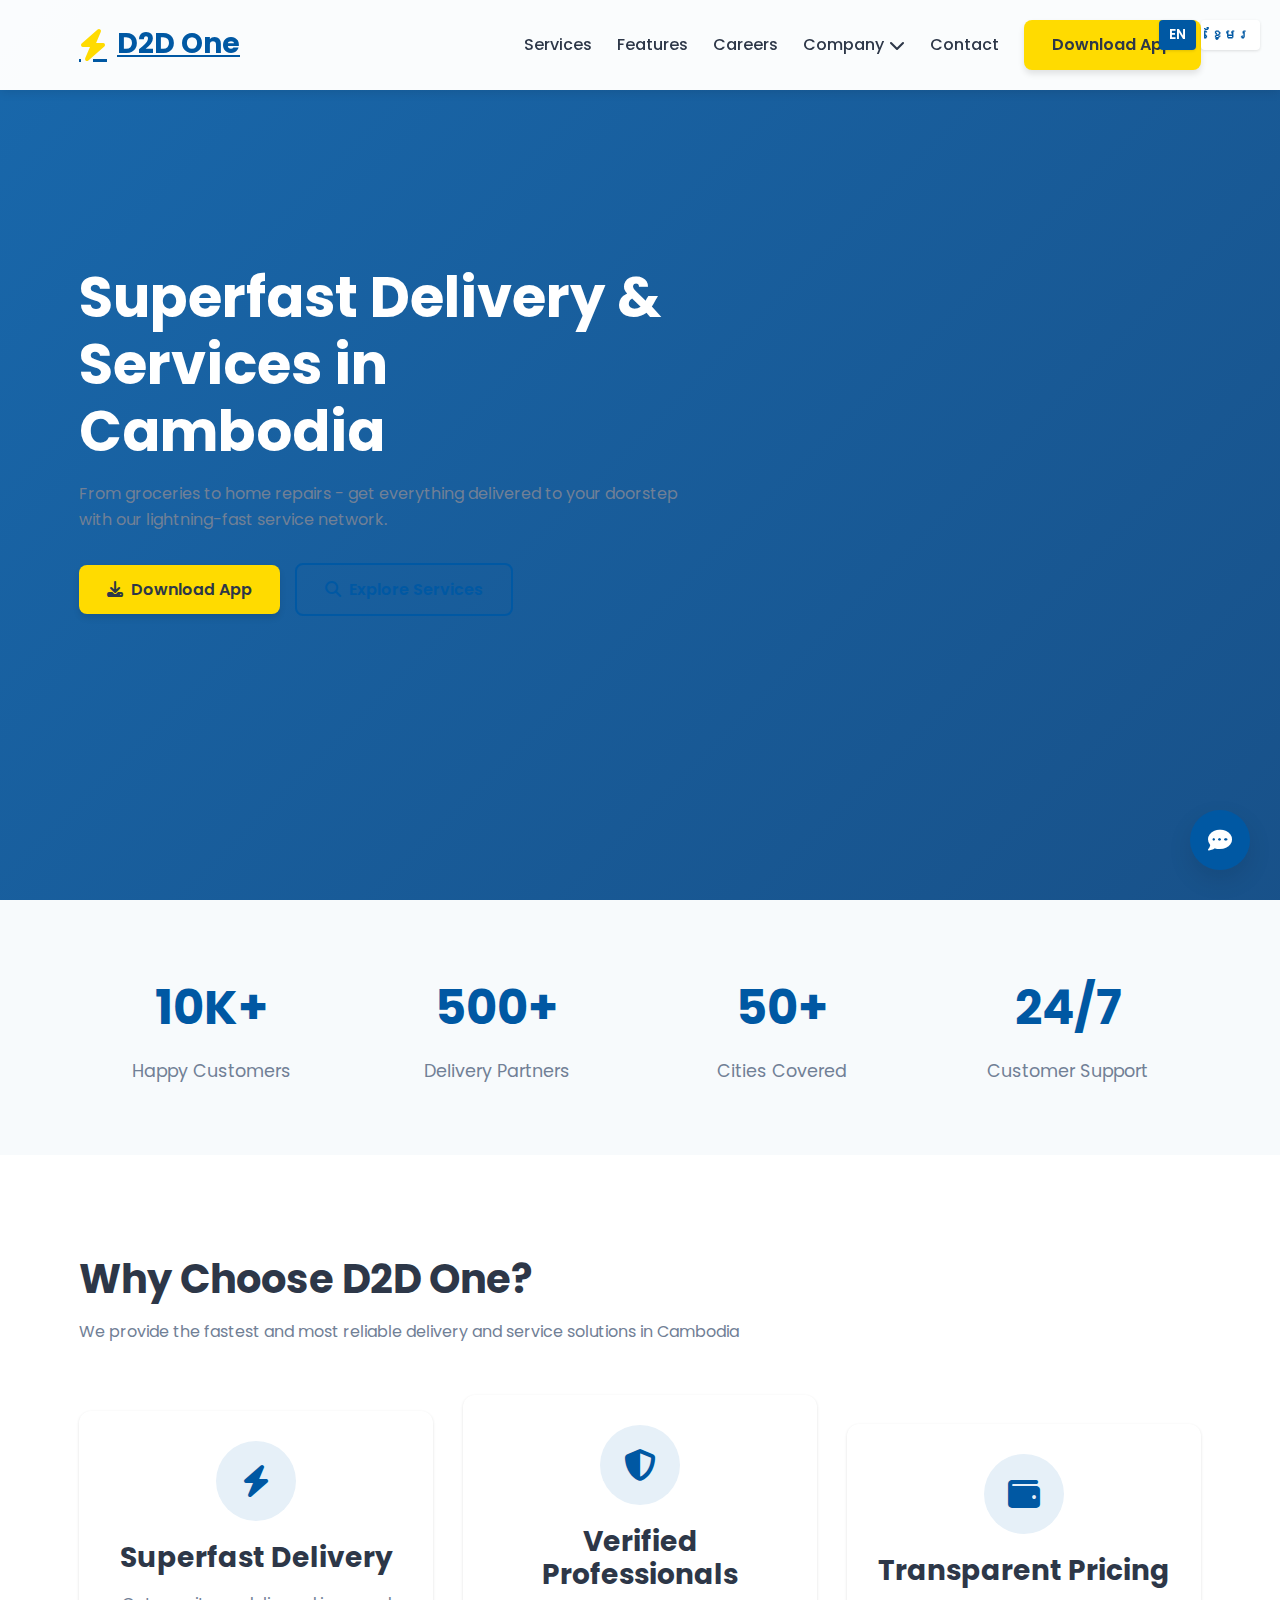
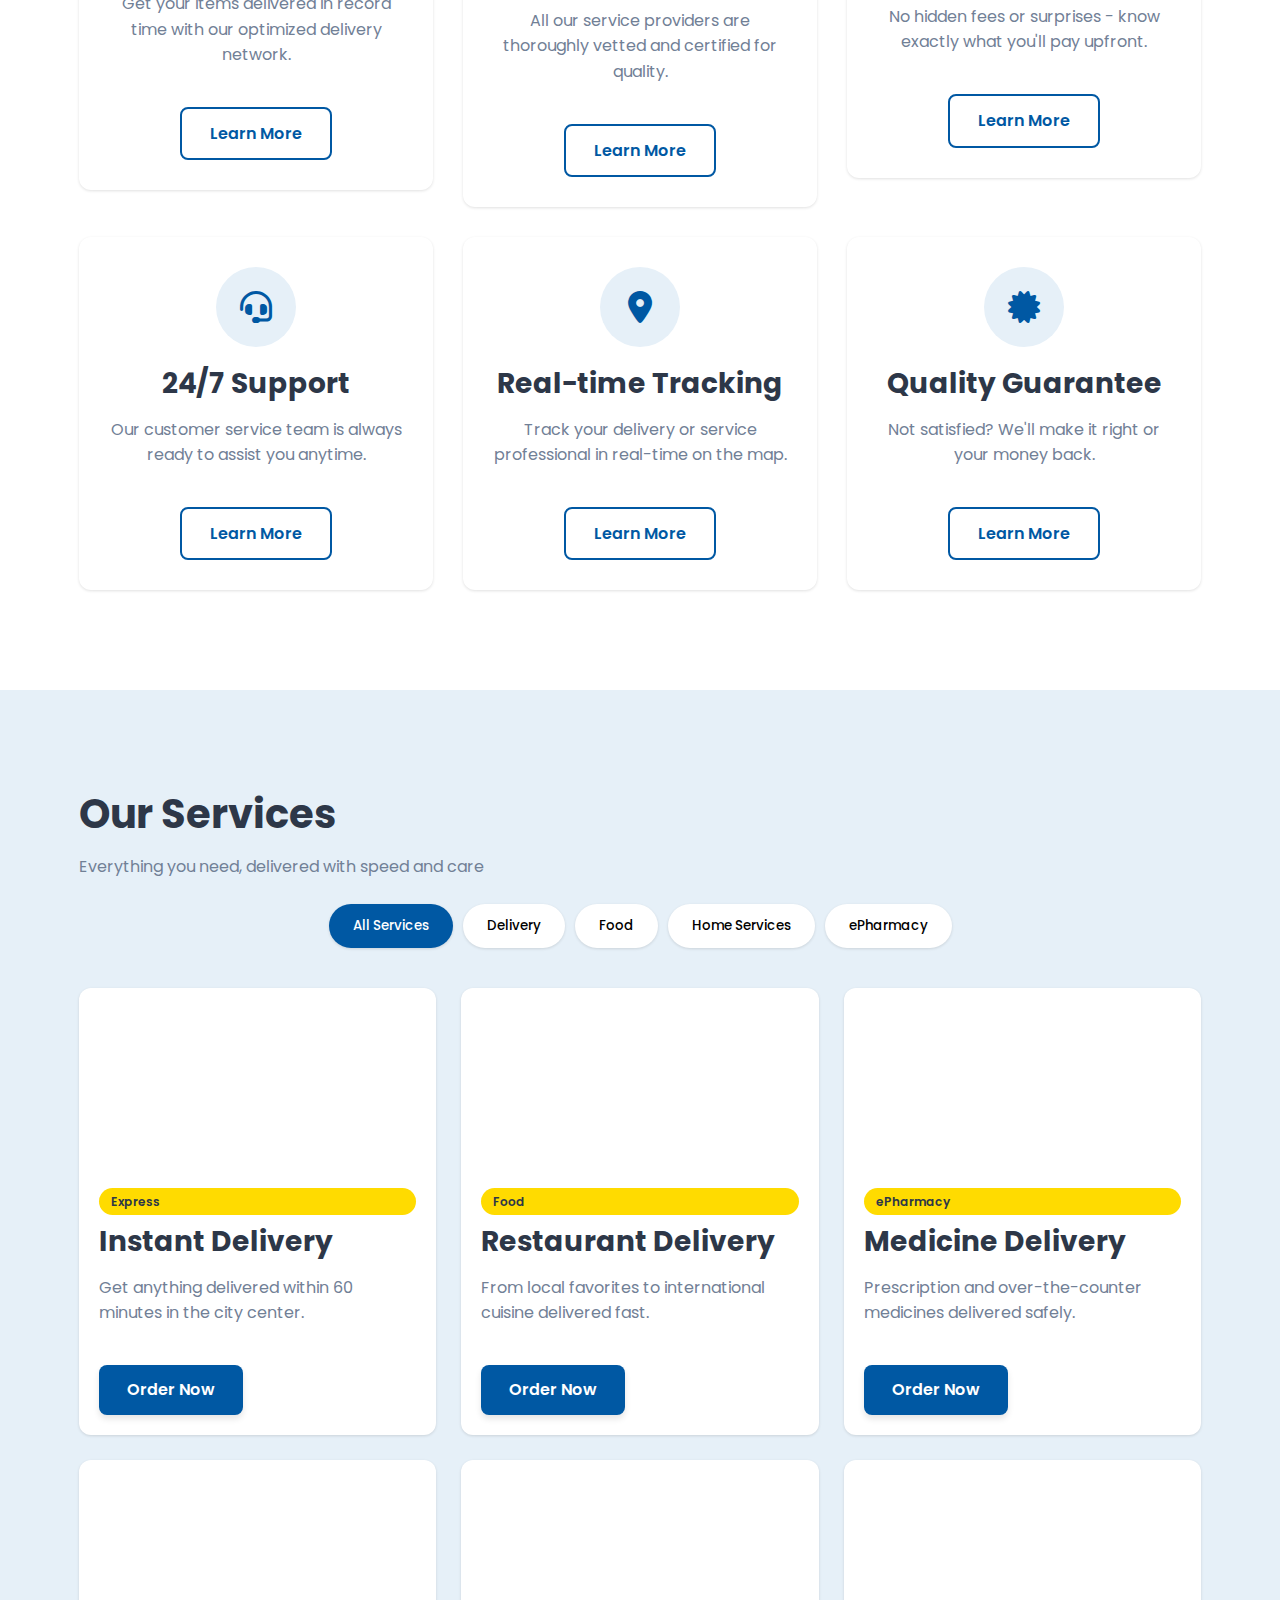
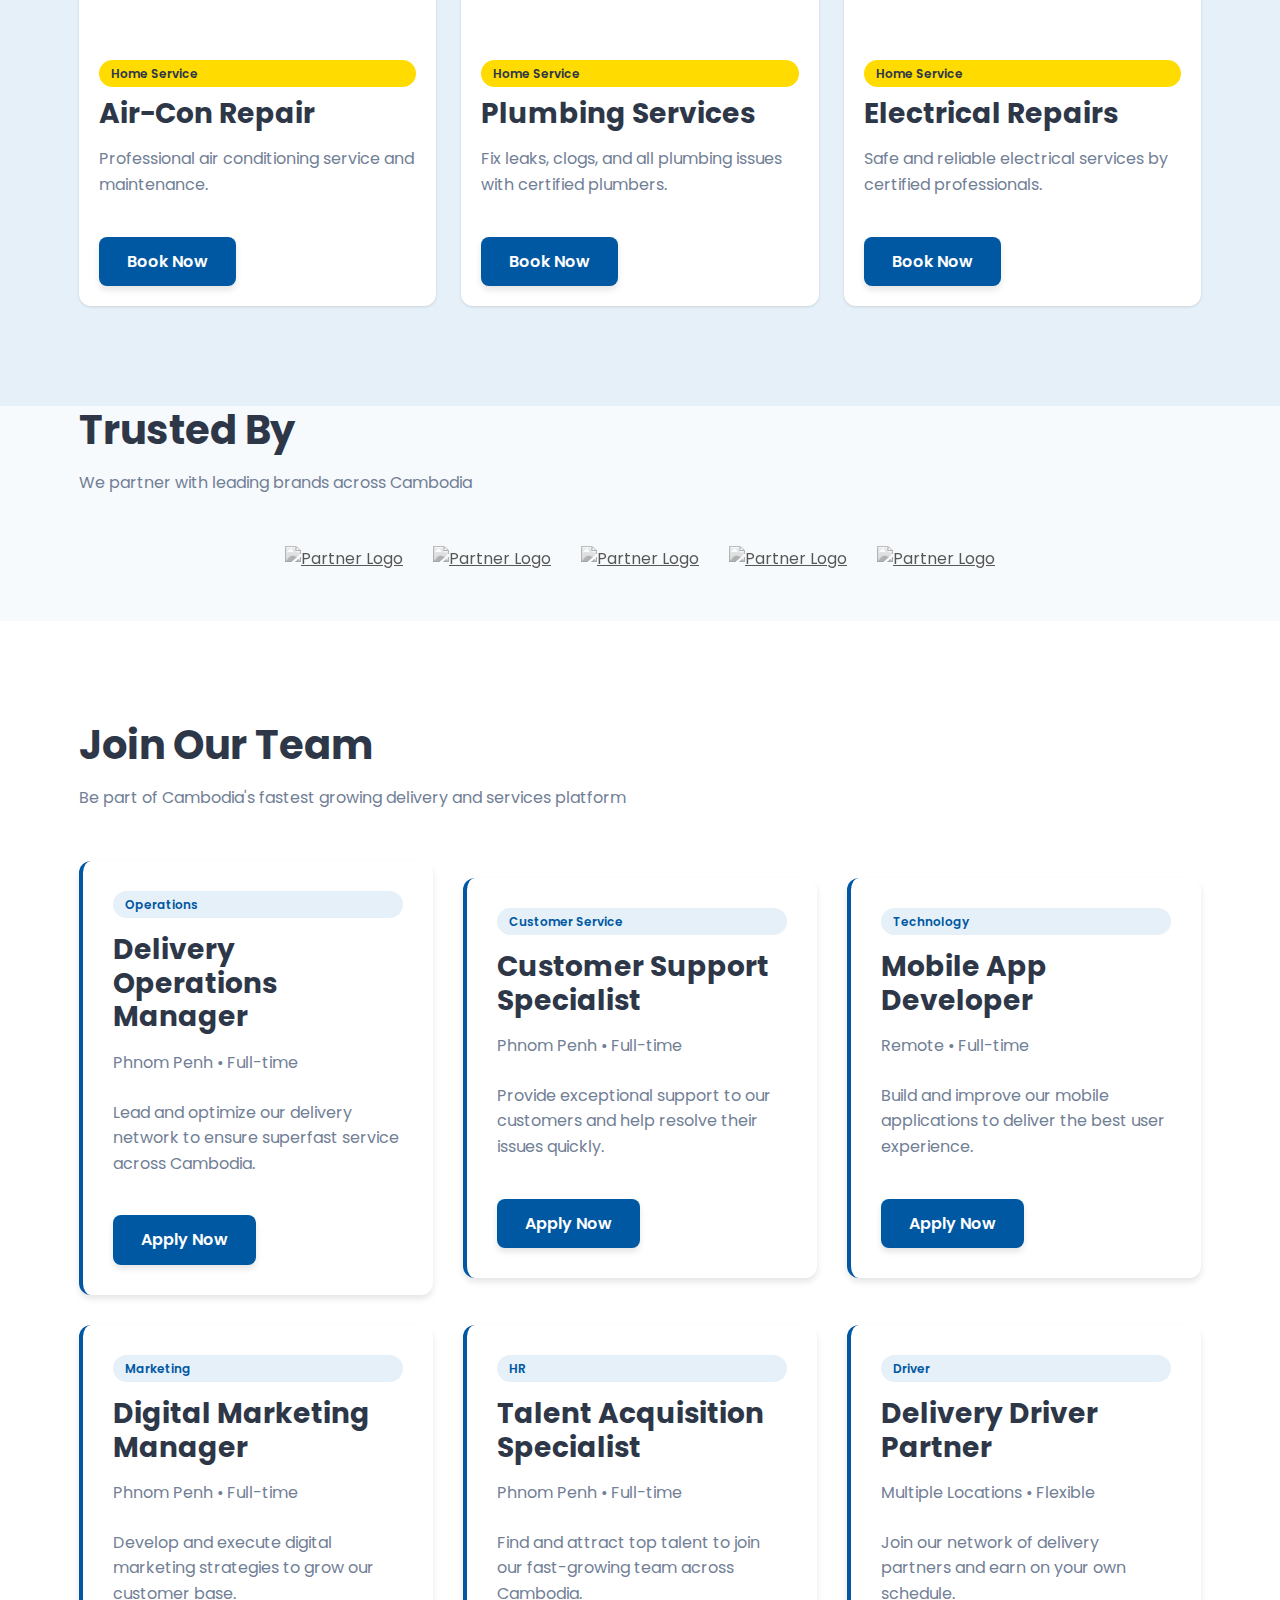
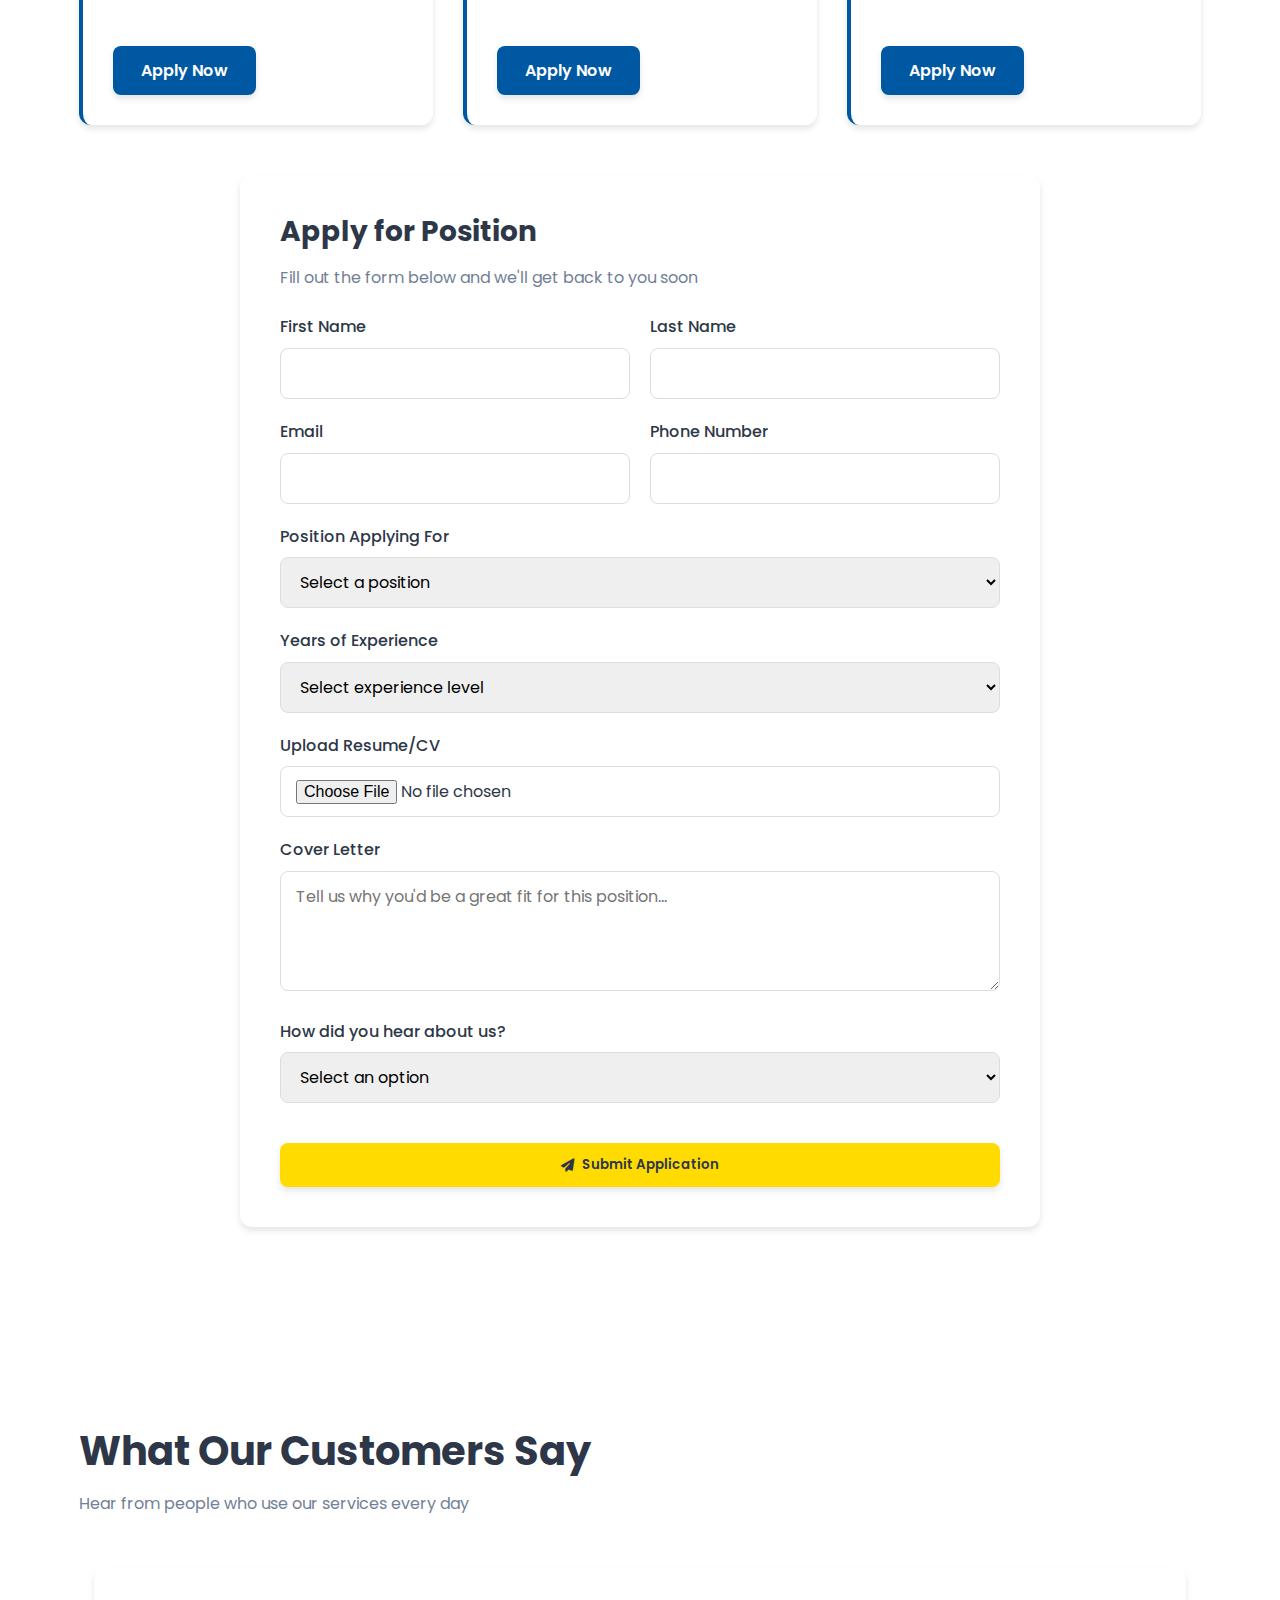
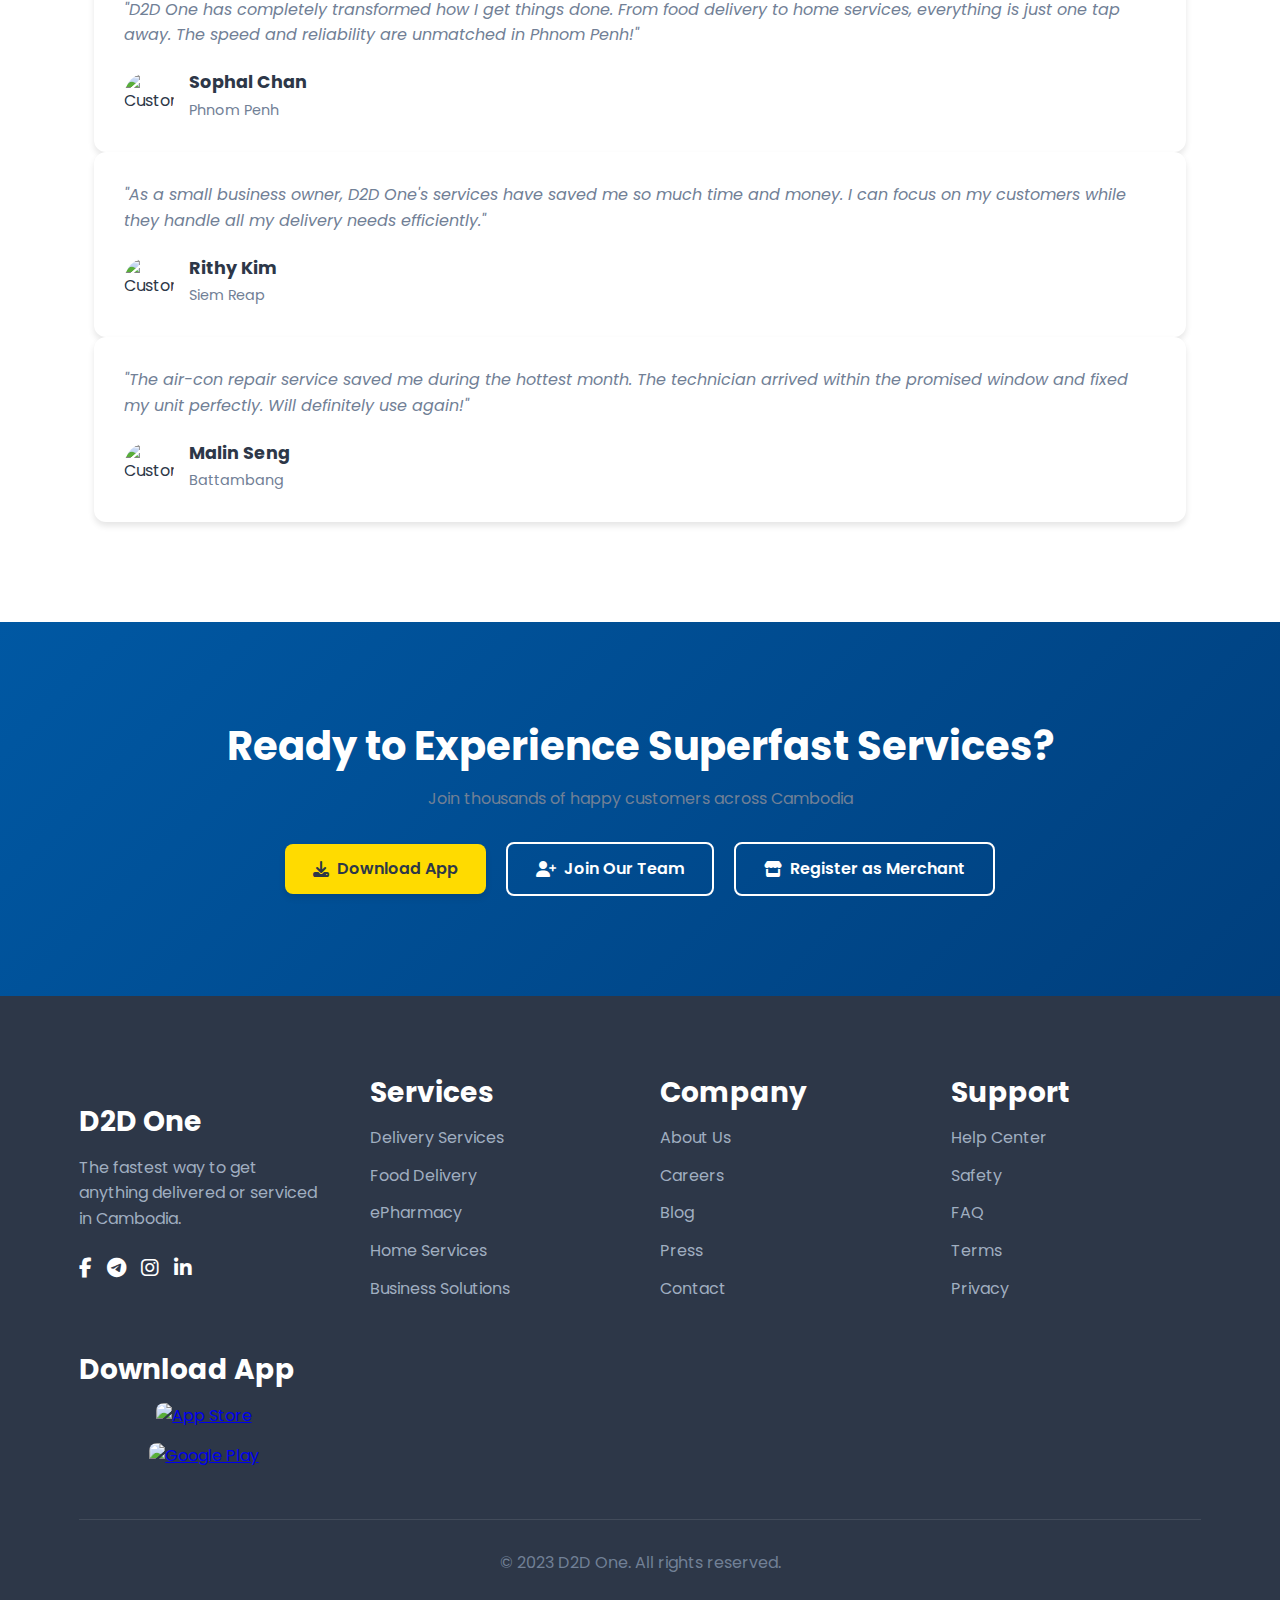
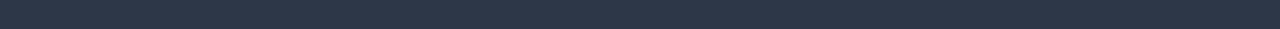
==== commit 4327ddd0: "Update index.html" ====
--- a/index.html
+++ b/index.html
@@ -23,14 +23,20 @@
     <!-- Chatbot Container -->
     <div class="chatbot-container" id="chatbotContainer">
         <div class="chatbot-header">
-            <h3>D2D Support</h3>
+            <div class="chatbot-header-content">
+                <img src="https://via.placeholder.com/40?text=Bot" alt="Bot Avatar" class="chatbot-avatar">
+                <div>
+                    <h3>D2D Assistant</h3>
+                    <span class="chatbot-status">Online</span>
+                </div>
+            </div>
             <button class="close-chatbot" id="closeChatbot">
                 <i class="fas fa-times"></i>
             </button>
         </div>
         <div class="chatbot-messages" id="chatbotMessages">
             <div class="chatbot-message bot">
-                <p>Hello! How can I help you today?</p>
+                <p>Welcome to D2D One! How can I assist you today?</p>
             </div>
         </div>
         <div class="chatbot-input">
@@ -38,8 +44,17 @@
             <button id="sendChatbotMessage"><i class="fas fa-paper-plane"></i></button>
         </div>
         <div class="chatbot-options">
-            <button class="live-support-btn" id="liveSupportBtn">
+            <button class="chatbot-option-btn" data-action="track">
+                <i class="fas fa-map-marker-alt"></i> Track Order
+            </button>
+            <button class="chatbot-option-btn" data-action="services">
+                <i class="fas fa-concierge-bell"></i> View Services
+            </button>
+            <button class="chatbot-option-btn" data-action="support">
                 <i class="fas fa-headset"></i> Live Support
+            </button>
+            <button class="chatbot-option-btn" data-action="faq">
+                <i class="fas fa-question-circle"></i> FAQ
             </button>
         </div>
     </div>
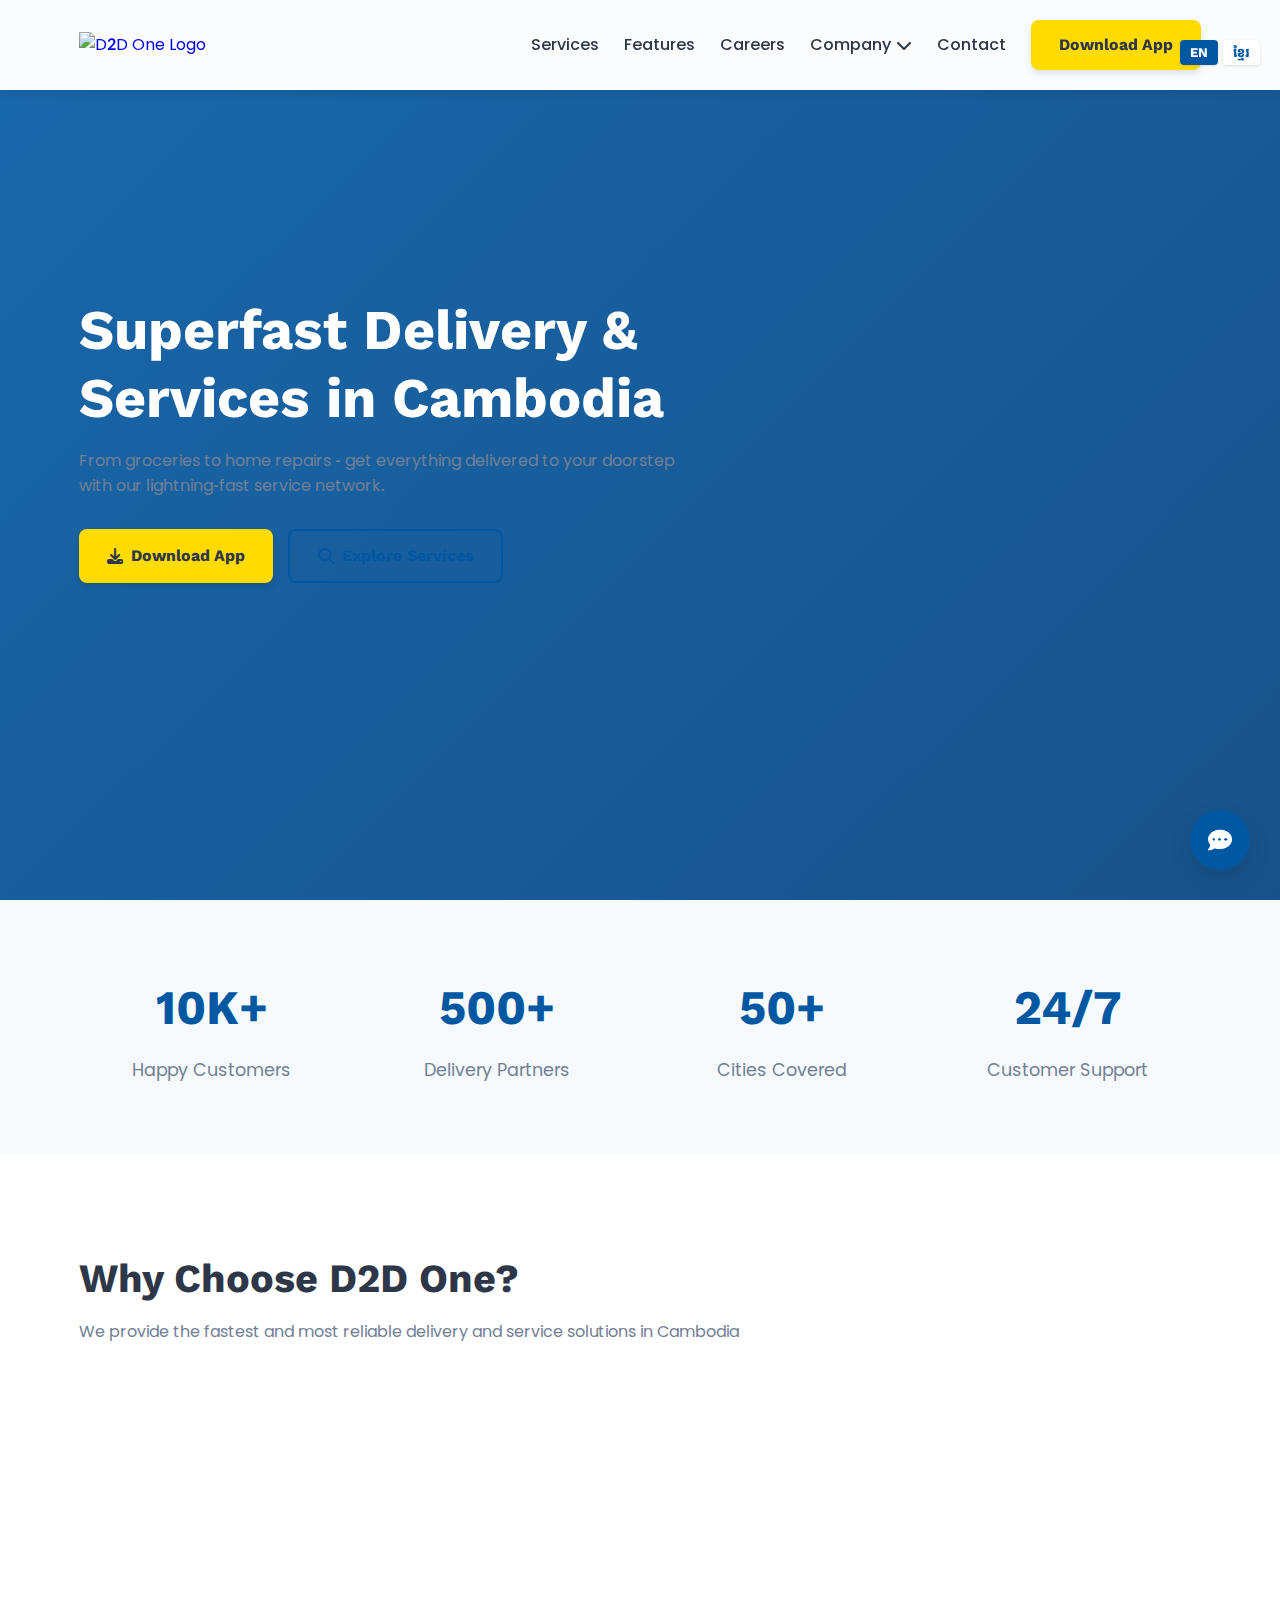
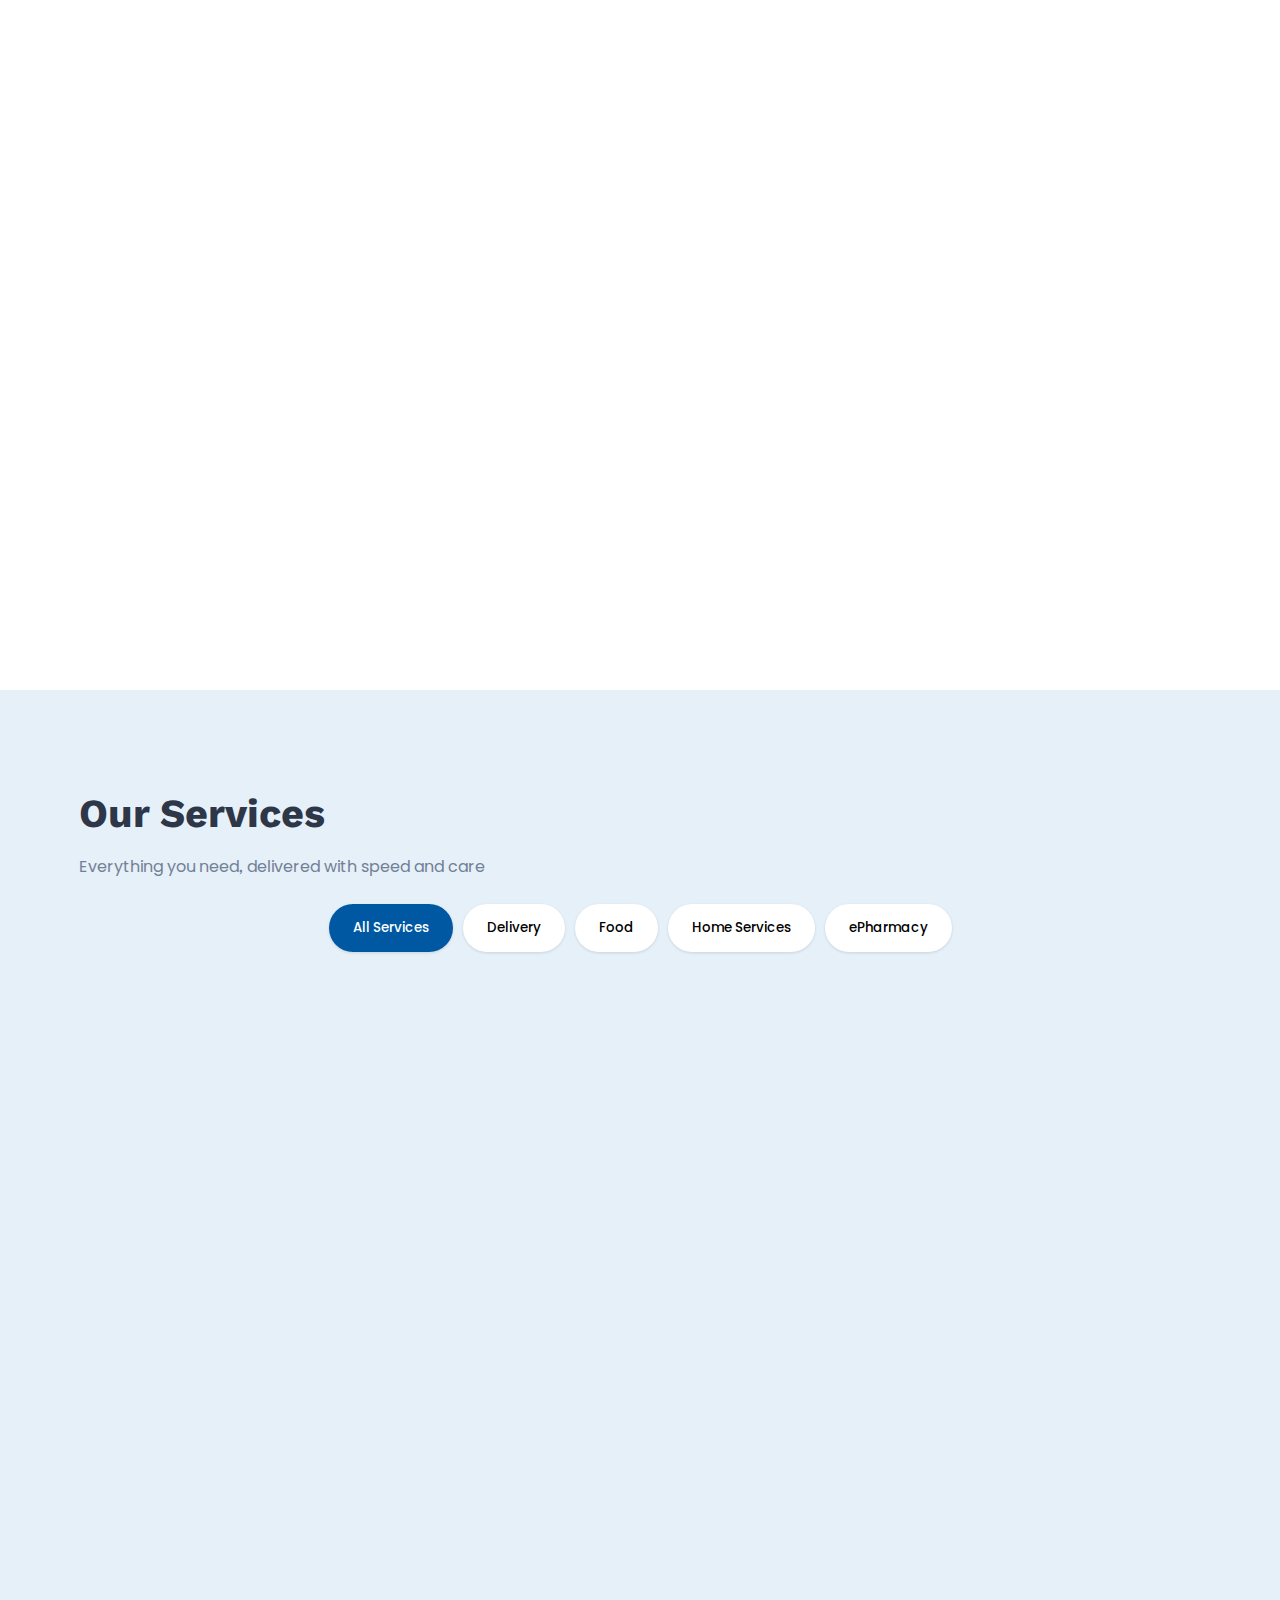
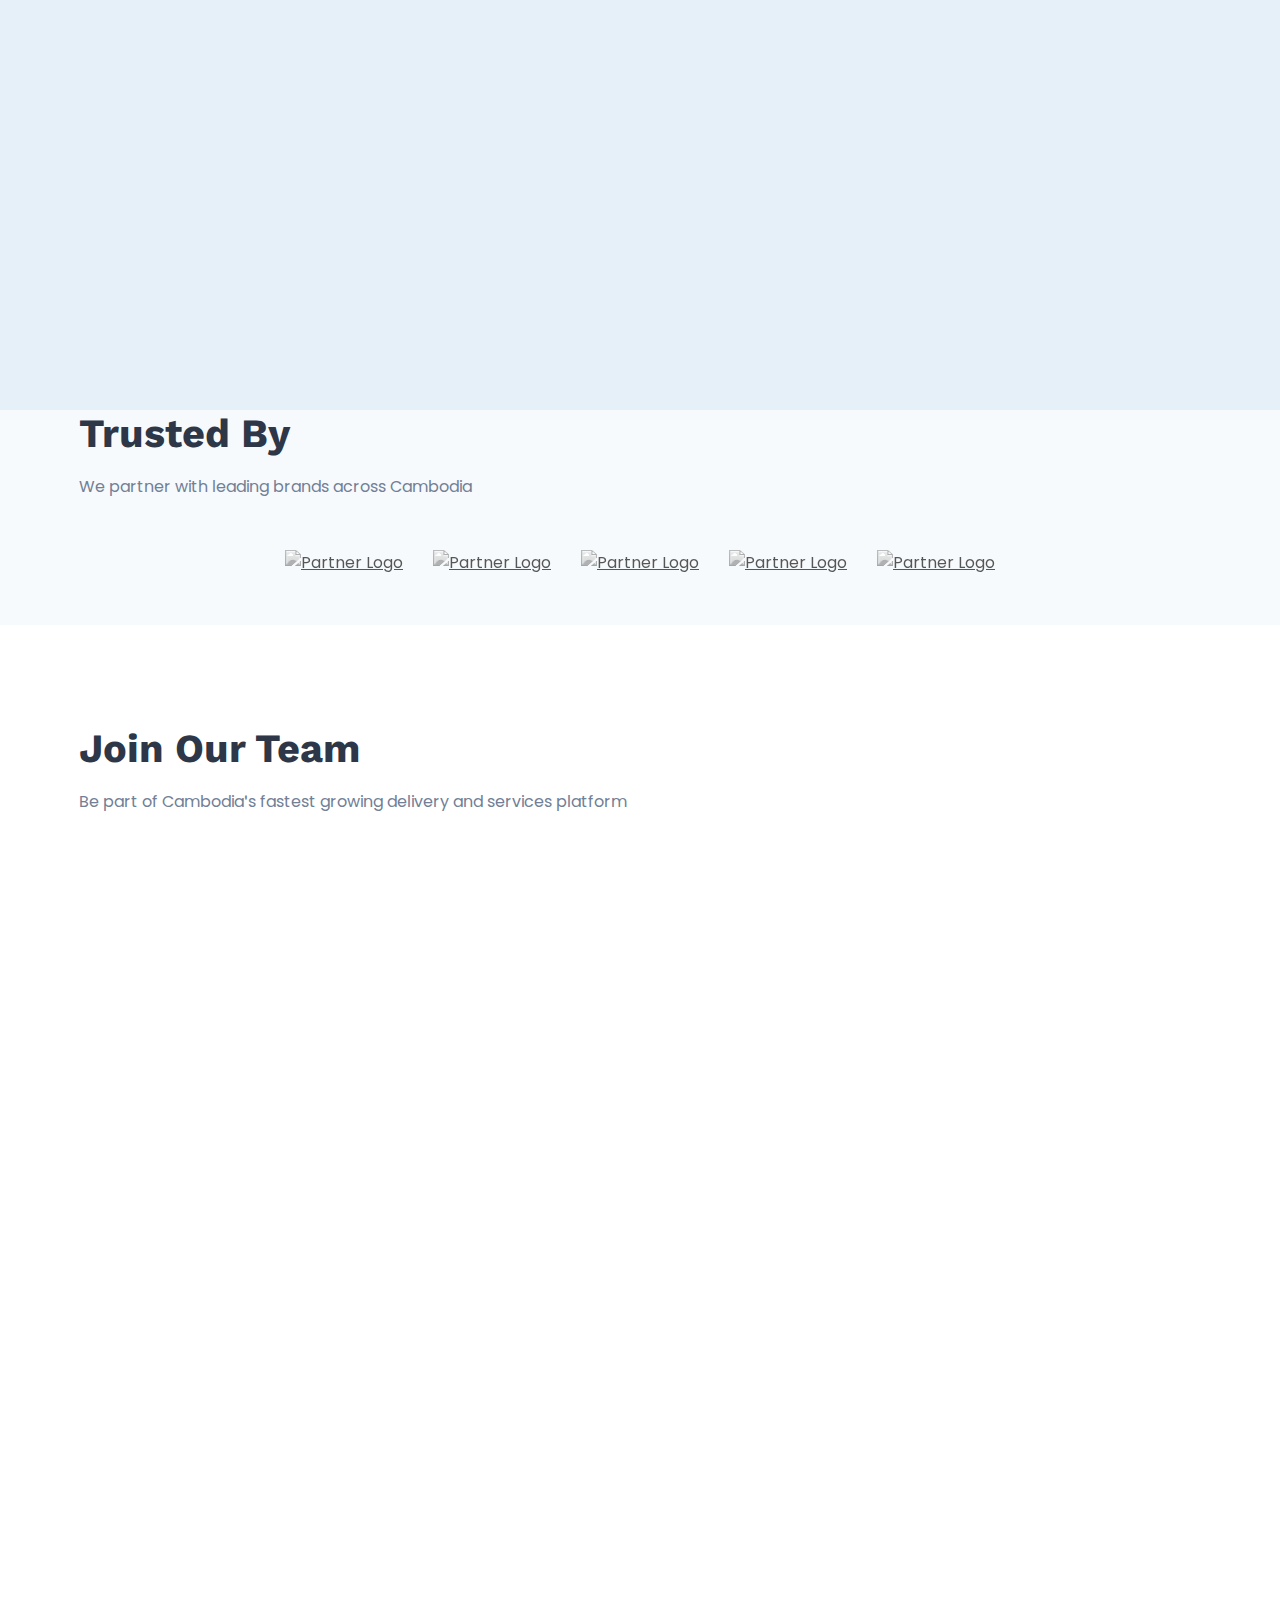
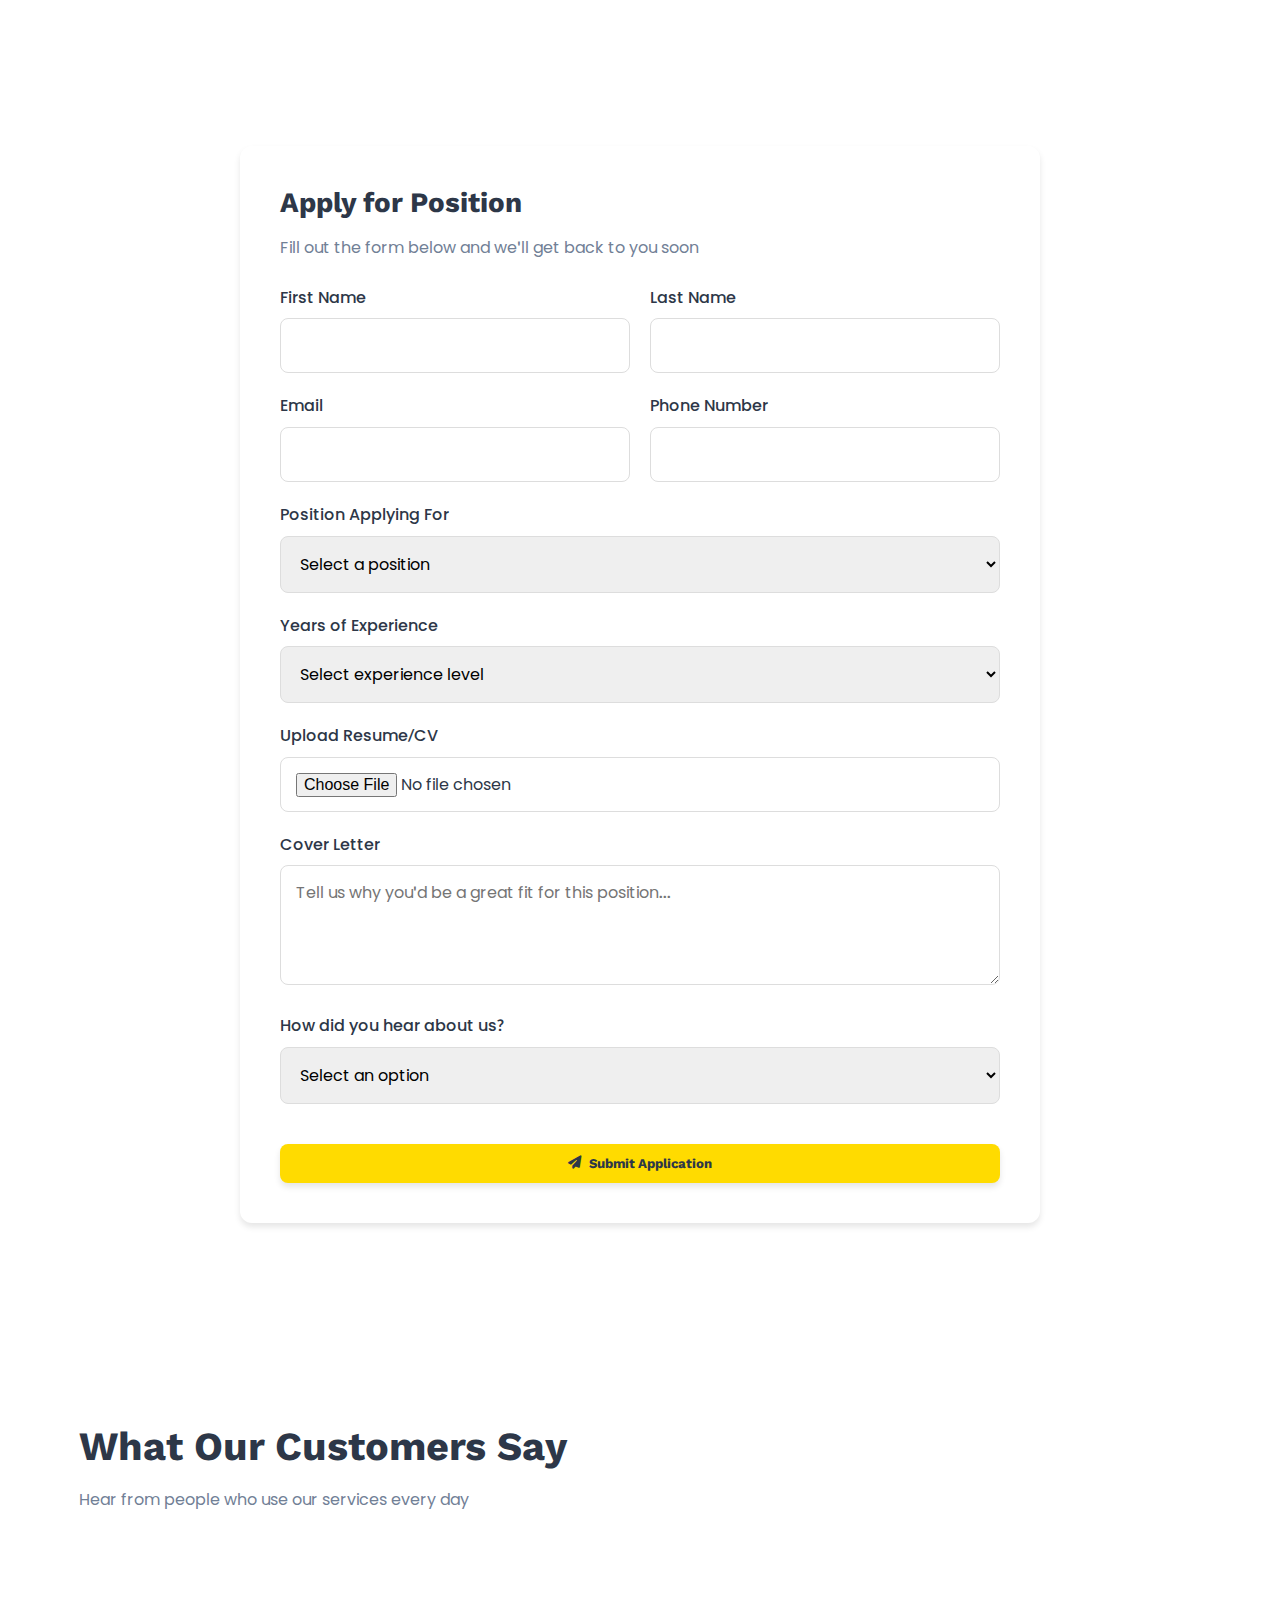
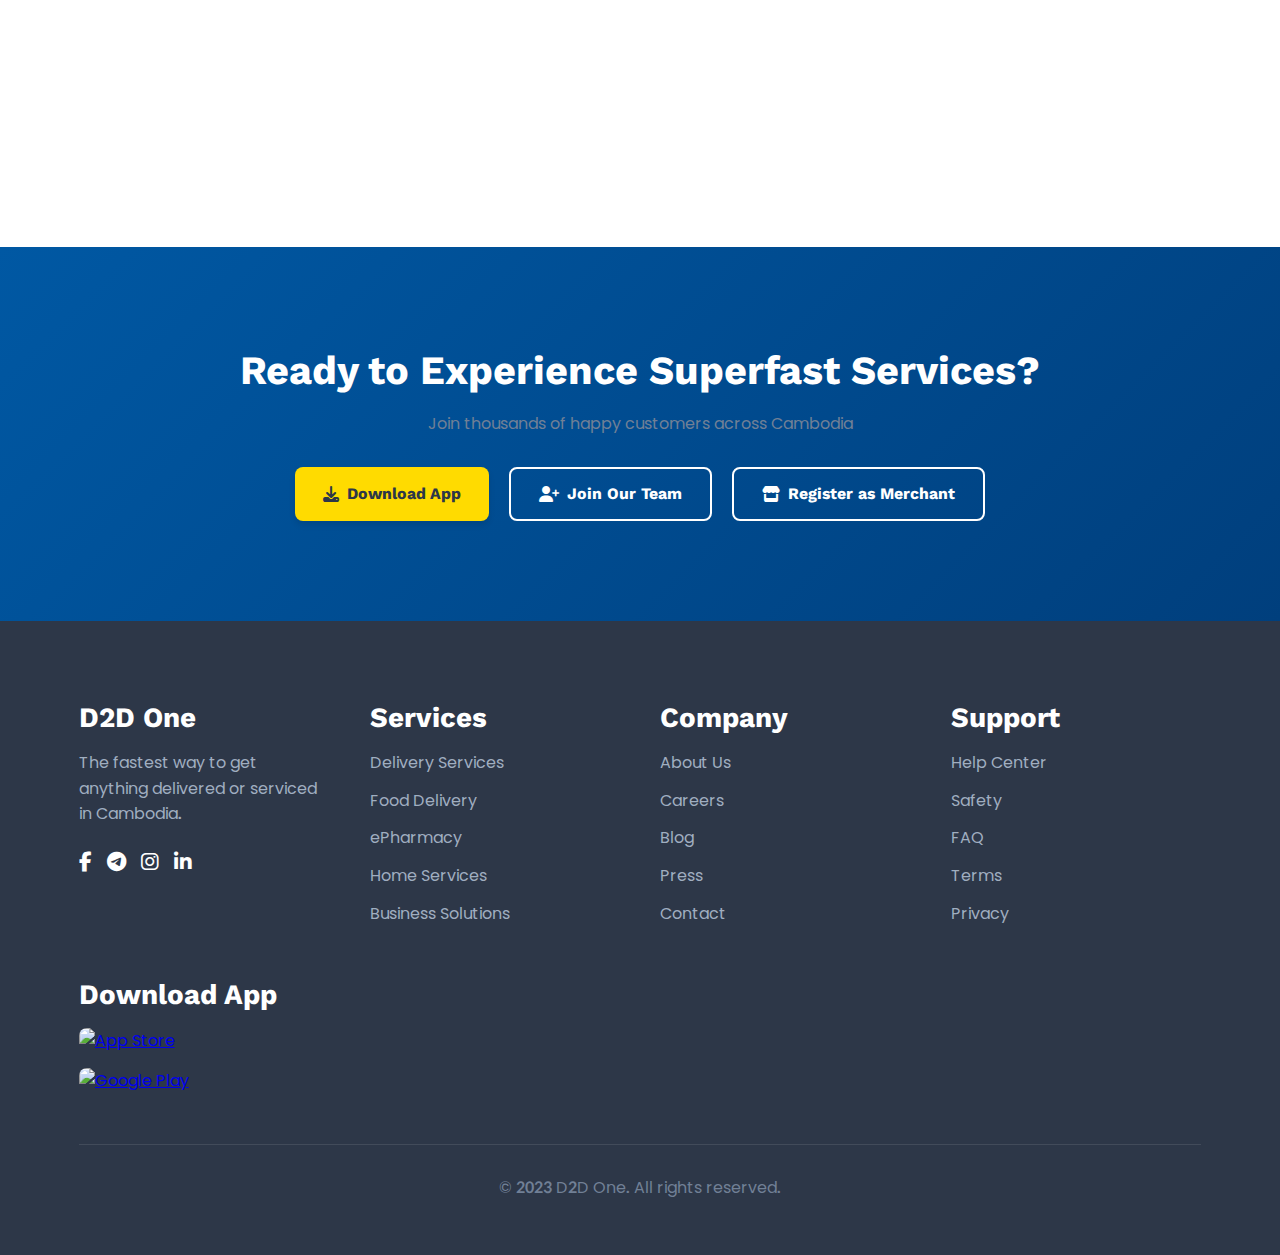
==== commit 50e06e1d: "Update index.html" ====
--- a/index.html
+++ b/index.html
@@ -63,8 +63,7 @@
     <header id="header">
         <div class="container header-container">
             <a href="index.html" class="logo">
-                <i class="fas fa-bolt logo-icon"></i>
-                D2D One
+                <img src="D2D_Main_Yellow.png" alt="D2D One Logo" class="logo-img">
             </a>
 
             <button class="mobile-menu-btn" id="mobileMenuBtn">
--- a/styles.css
+++ b/styles.css
@@ -15,13 +15,45 @@
     --transition: all 0.3s cubic-bezier(0.25, 0.8, 0.25, 1);
 }
 
+/* Global Font Reset */
 * {
     margin: 0;
     padding: 0;
     box-sizing: border-box;
     font-family: 'Kantumruy Pro', 'Poppins', system-ui, -apple-system, sans-serif;
-    align-items: center;
-}
+}
+
+/* Load Kantumruy Pro font */
+@font-face {
+    font-family: 'Kantumruy Pro';
+    src: url('fonts/KantumruyPro-Regular.ttf') format('truetype');
+    font-weight: normal;
+    font-style: normal;
+}
+
+@font-face {
+    font-family: 'Kantumruy Pro';
+    src: url('fonts/KantumruyPro-Bold.ttf') format('truetype');
+    font-weight: bold;
+    font-style: normal;
+}
+
+/* Mobile Adjustment */
+@media (max-width: 768px) {
+    body {
+        font-size: 16px; /* Adjust font size for better readability on mobile */
+    }
+}
+
+.nav-menu {
+    display: flex;
+    justify-content: center; /* Centers the items horizontally */
+    list-style: none;
+    gap: 25px;
+    align-items: center; /* Ensures vertical alignment */
+}
+
+
 
 body {
     background-color: var(--light);
@@ -29,12 +61,13 @@
     overflow-x: hidden;
     line-height: 1.6;
     position: relative;
-}
-
-/* Language Selector */
+    
+}
+
+/* General Language Selector Styles */
 .language-selector {
     position: fixed;
-    top: 20px;
+    top: 40px;
     right: 20px;
     z-index: 1100;
     display: flex;
@@ -53,25 +86,44 @@
     transition: var(--transition);
 }
 
+/* Mobile Adjustment for Language Selector */
+@media (max-width: 768px) {
+    .language-selector {
+        top: 5x; /* Move slightly down for better visibility */
+        
+        left: 72%; /* Center horizontally */
+        transform: translateX(-50%); /* Adjust for exact centering */
+        right: auto; /* Remove right positioning */
+        display: flex;
+        justify-content: center; /* Ensure buttons are centered */
+        gap: 1px; /* Add spacing between buttons */
+    }
+
+    .lang-btn {
+        padding: 3px 8px; /* Increase padding for better touch area */
+        font-size: 14px; /* Increase font size */
+        margin-top: 15px
+    }
+}
 .lang-btn.active {
     background: var(--blue);
     color: white;
 }
 
-/* Chatbot Styles */
+/* Chatbot Button */
 .chatbot-btn {
     position: fixed;
-    bottom: 30px;
-    right: 30px;
-    width: 60px;
-    height: 60px;
+    bottom: 30px; /* Adjust as needed */
+    right: 30px; /* Adjust as needed */
+    width: 60px; /* Increase width for better visibility */
+    height: 60px; /* Increase height for better visibility */
     background-color: var(--blue);
     color: white;
     border-radius: 50%;
     display: flex;
     align-items: center;
     justify-content: center;
-    font-size: 24px;
+    font-size: 24px; /* Increase font size for better readability */
     cursor: pointer;
     z-index: 1000;
     box-shadow: var(--shadow-lg);
@@ -83,57 +135,86 @@
     transform: scale(1.1);
 }
 
+/* Chatbot Container */
 .chatbot-container {
     position: fixed;
-    bottom: 100px;
-    right: 30px;
-    width: 350px;
-    max-height: 500px;
+    bottom: 100px; /* Adjust as needed */
+    right: 30px; /* Adjust as needed */
+    width: 380px; /* Adjust width for mobile screens */
+    max-height: 600px; /* Adjust maximum height */
     background: white;
-    border-radius: 12px;
+    border-radius: 16px;
     box-shadow: var(--shadow-lg);
     z-index: 1000;
     display: none;
     flex-direction: column;
     overflow: hidden;
-    transition: var(--transition);
-}
-
+    border: 1px solid var(--light-blue);
+}
 .chatbot-container.active {
     display: flex;
 }
 
+
+
 .chatbot-header {
-    padding: 15px;
-    background: var(--blue);
+    padding: 15px 20px;
+    background: linear-gradient(135deg, var(--blue), var(--dark-blue));
     color: white;
     display: flex;
     justify-content: space-between;
     align-items: center;
+}
+
+.chatbot-header-content {
+    display: flex;
+    align-items: center;
+    gap: 10px;
+}
+
+.chatbot-avatar {
+    width: 40px;
+    height: 40px;
+    border-radius: 50%;
+    border: 2px solid white;
+}
+
+.chatbot-status {
+    font-size: 12px;
+    opacity: 0.8;
 }
 
 .close-chatbot {
     background: none;
     border: none;
     color: white;
-    font-size: 18px;
+    font-size: 20px;
     cursor: pointer;
+    transition: var(--transition);
+}
+
+.close-chatbot:hover {
+    color: var(--yellow);
+    transform: rotate(90deg);
 }
 
 .chatbot-messages {
     flex: 1;
-    padding: 15px;
+    padding: 20px;
     overflow-y: auto;
+    background: var(--light);
     display: flex;
     flex-direction: column;
-    gap: 10px;
+    gap: 15px;
 }
 
 .chatbot-message {
-    max-width: 80%;
-    padding: 10px 15px;
-    border-radius: 18px;
+    max-width: 85%;
+    padding: 12px 18px;
+    border-radius: 20px;
     font-size: 14px;
+    line-height: 1.4;
+    position: relative;
 }
 
 .chatbot-message.bot {
@@ -144,22 +225,49 @@
 
 .chatbot-message.user {
     align-self: flex-end;
-    background: var(--blue);
-    color: white;
+    background: var(--yellow);
+    color: var(--dark);
+}
+
+.chatbot-message::after {
+    content: '';
+    position: absolute;
+    width: 10px;
+    height: 10px;
+    bottom: -5px;
+    background: inherit;
+    clip-path: polygon(0 0, 100% 0, 0 100%);
+}
+
+.chatbot-message.bot::after {
+    left: 10px;
+}
+
+.chatbot-message.user::after {
+    right: 10px;
+    clip-path: polygon(0 0, 100% 0, 100% 100%);
 }
 
 .chatbot-input {
     display: flex;
-    padding: 10px;
-    border-top: 1px solid #eee;
+    padding: 15px;
+    border-top: 1px solid var(--light-blue);
+    background: white;
 }
 
 .chatbot-input input {
     flex: 1;
-    padding: 10px 15px;
-    border: 1px solid #ddd;
-    border-radius: 20px;
+    padding: 12px 18px;
+    border: 1px solid var(--gray);
+    border-radius: 25px;
     outline: none;
+    font-size: 14px;
+    transition: var(--transition);
+}
+
+.chatbot-input input:focus {
+    border-color: var(--blue);
+    box-shadow: 0 0 5px rgba(0, 88, 163, 0.2);
 }
 
 .chatbot-input button {
@@ -167,29 +275,54 @@
     color: white;
     border: none;
     border-radius: 50%;
-    width: 40px;
-    height: 40px;
+    width: 45px;
+    height: 45px;
     margin-left: 10px;
     cursor: pointer;
+    display: flex;
+    align-items: center;
+    justify-content: center;
+    transition: var(--transition);
+}
+
+.chatbot-input button:hover {
+    background: var(--dark-blue);
+    transform: scale(1.05);
 }
 
 .chatbot-options {
-    padding: 10px;
-    text-align: center;
-}
-
-.live-support-btn {
-    background: var(--yellow);
-    color: var(--dark);
-    border: none;
-    padding: 10px 15px;
-    border-radius: 20px;
-    font-weight: 600;
+    padding: 15px;
+    display: flex;
+    flex-wrap: wrap;
+    gap: 10px;
+    justify-content: center;
+    background: var(--light);
+    border-top: 1px solid var(--light-blue);
+}
+
+.chatbot-option-btn {
+    background: white;
+    color: var(--blue);
+    border: 1px solid var(--blue);
+    padding: 8px 15px;
+    border-radius: 25px;
+    font-size: 13px;
+    font-weight: 500;
     cursor: pointer;
     display: flex;
     align-items: center;
-    gap: 8px;
-    margin: 0 auto;
+    gap: 6px;
+    transition: var(--transition);
+}
+
+.chatbot-option-btn:hover {
+    background: var(--blue);
+    color: white;
+    border-color: var(--blue);
+}
+
+.chatbot-option-btn:active {
+    transform: scale(0.95);
 }
 
 /* Layout Components */
@@ -198,6 +331,7 @@
     max-width: 1200px;
     margin: 0 auto;
     padding: 0 15px;
+    
 }
 
 section {
@@ -291,17 +425,26 @@
 }
 
 .logo {
-    font-size: 28px;
-    font-weight: 700;
-    display: flex;
-    align-items: center;
-    color: var(--blue);
-}
-
-.logo-icon {
-    margin-right: 10px;
-    color: var(--yellow);
-    font-size: 32px;
+    display: flex;
+    align-items: center;
+    text-decoration: none;
+}
+
+.logo-img {
+    width: 150px; /* Adjust the width as needed */
+    height: auto; /* Maintain aspect ratio */
+}
+
+@media (max-width: 768px) {
+    .logo-img {
+        width: 120px; /* Smaller size for mobile screens */
+    }
+}
+
+@media (max-width: 480px) {
+    .logo-img {
+        width: 100px; /* Even smaller size for very small screens */
+    }
 }
 
 /* Navigation */
@@ -832,8 +975,19 @@
         width: 90%;
         right: 5%;
         bottom: 80px;
+        max-height: 80vh;
     }
     
+    .chatbot-options {
+        flex-direction: column;
+        align-items: center;
+    }
+
+    .chatbot-option-btn {
+        width: 100%;
+        justify-content: center;
+    }
+
     .language-selector {
         top: 15px;
         right: 15px;
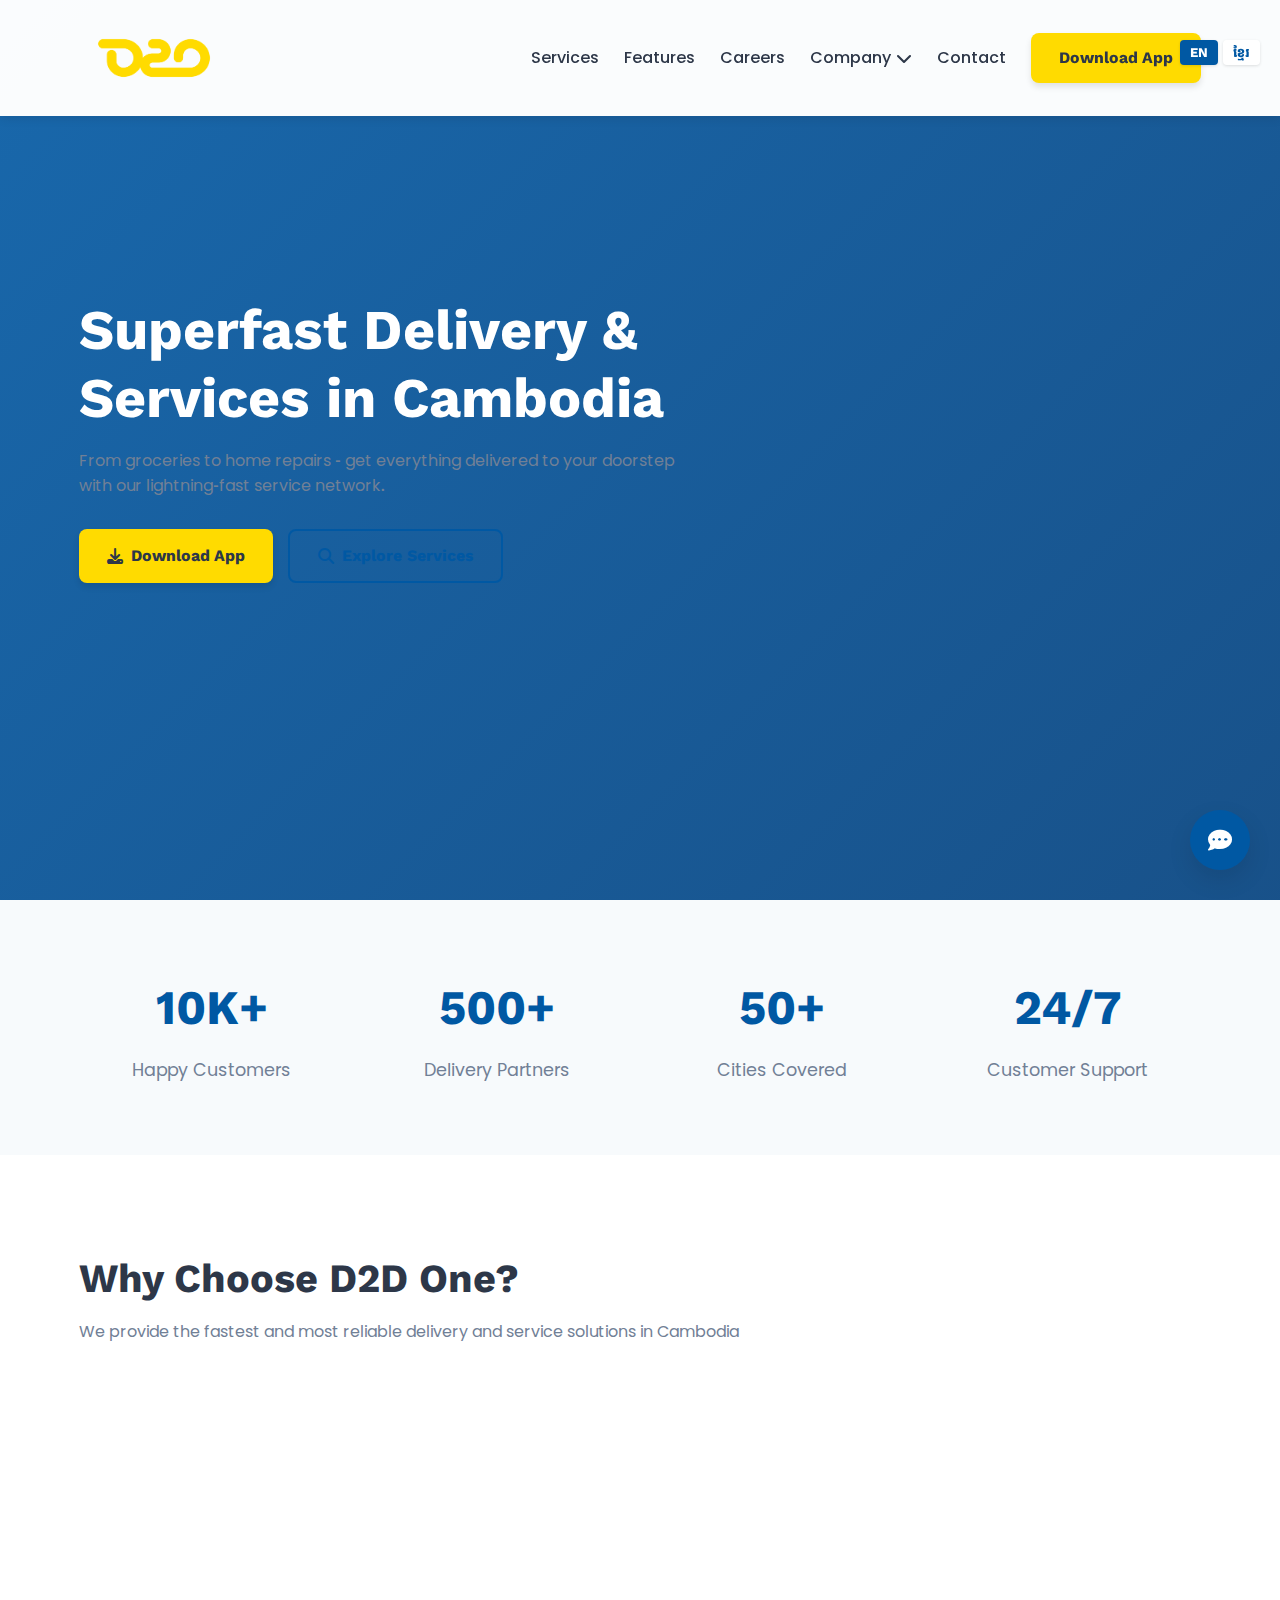
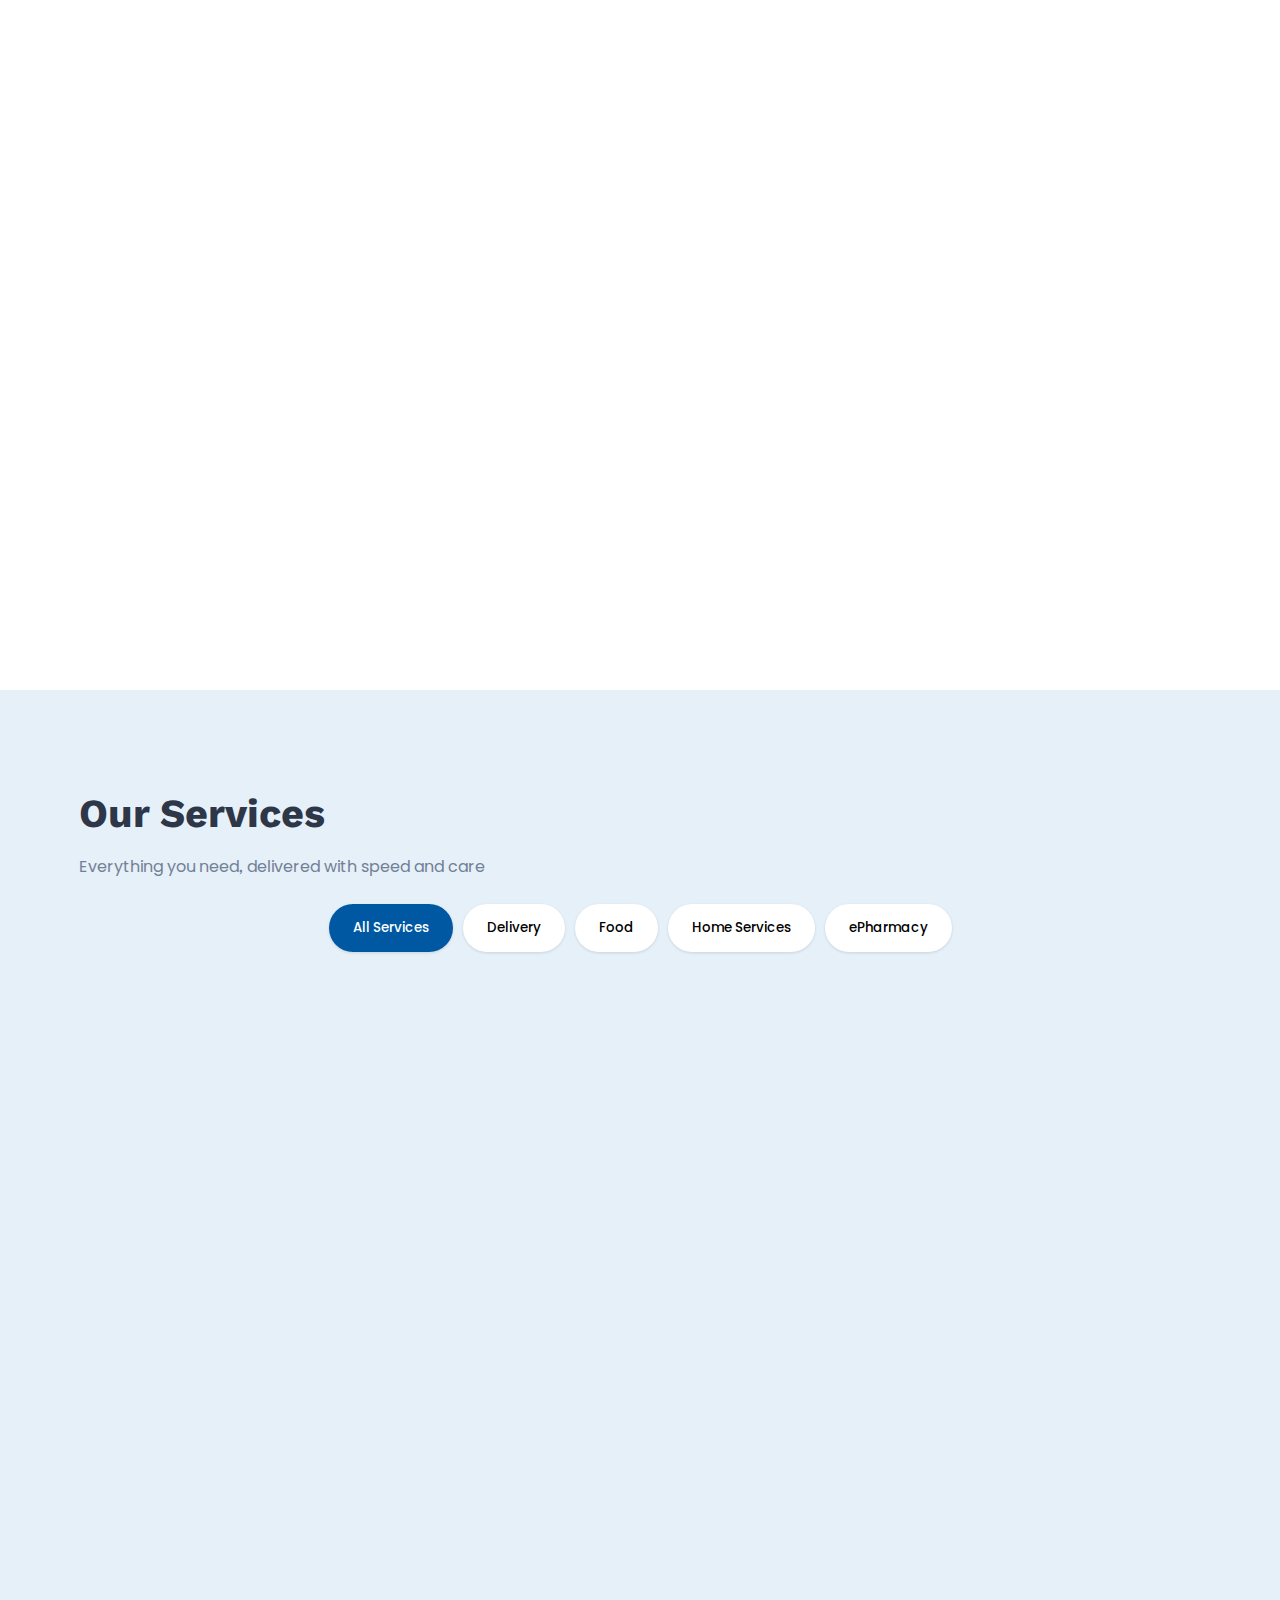
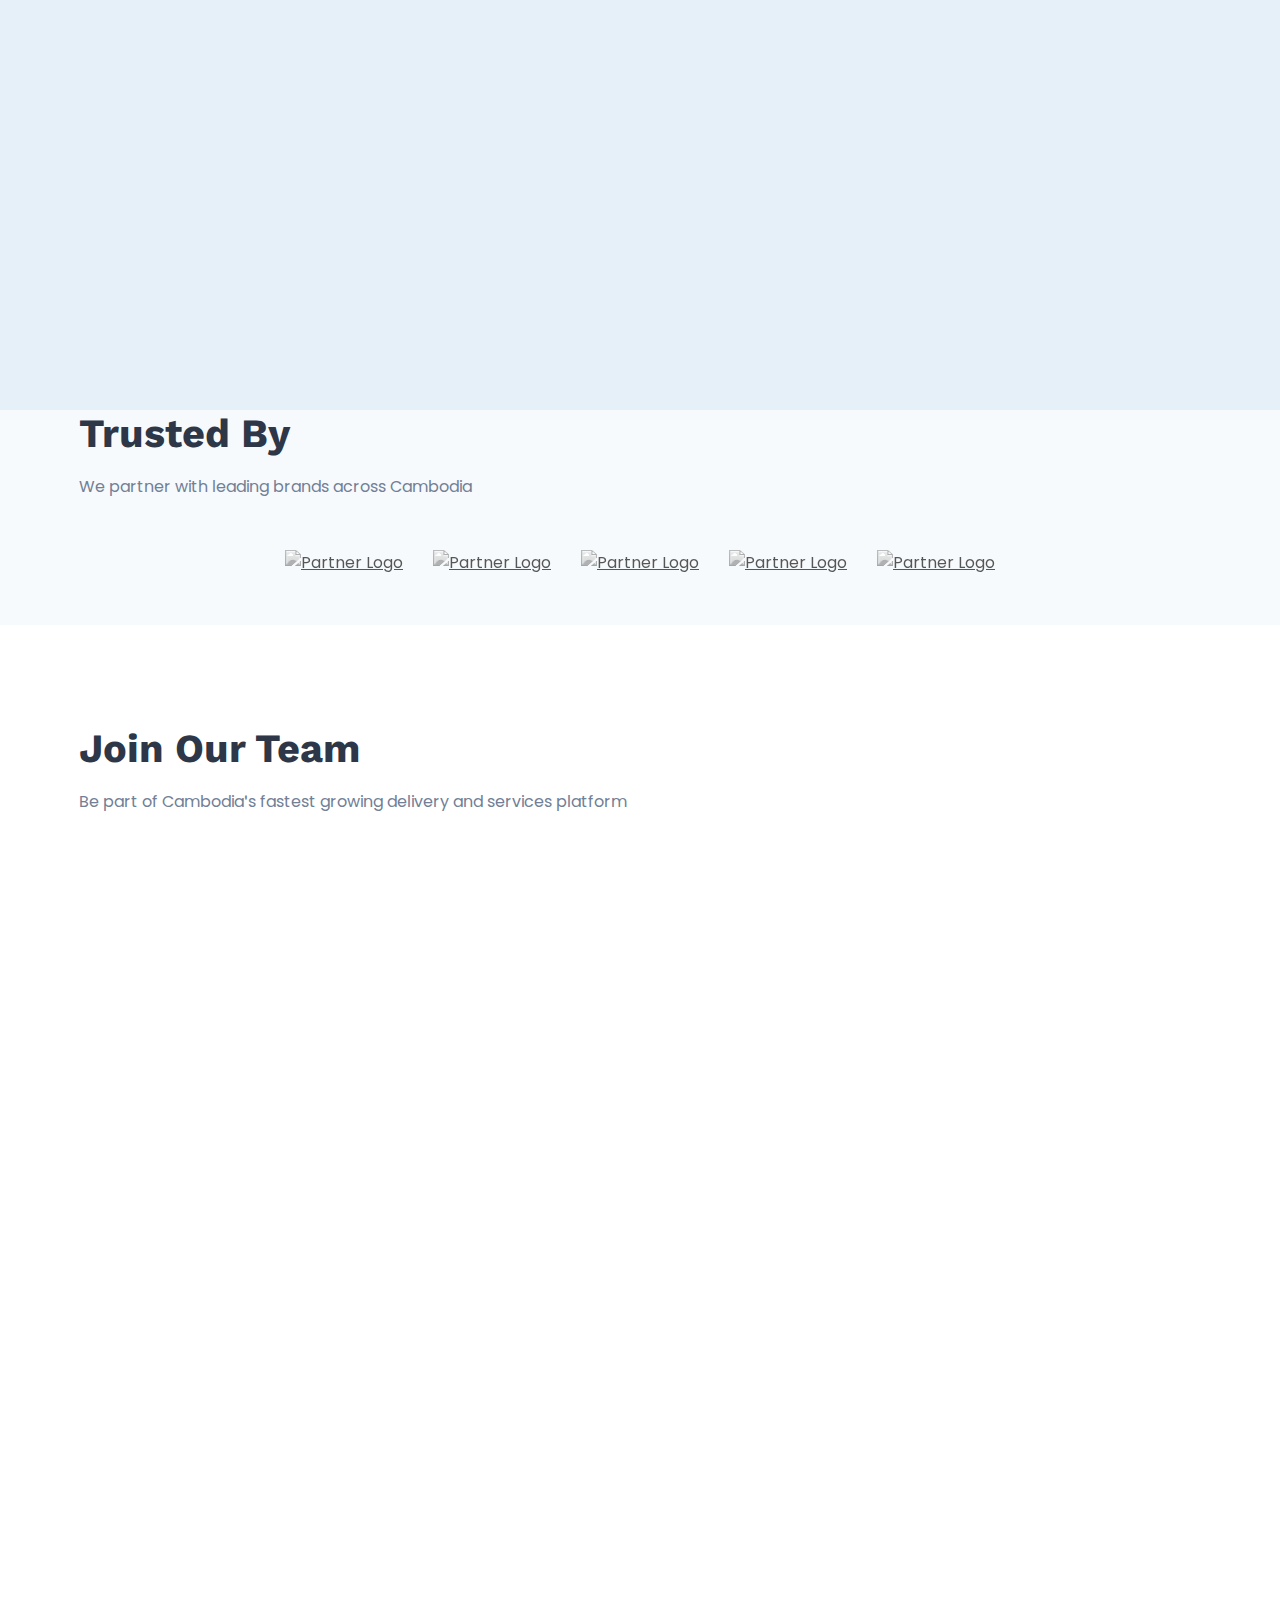
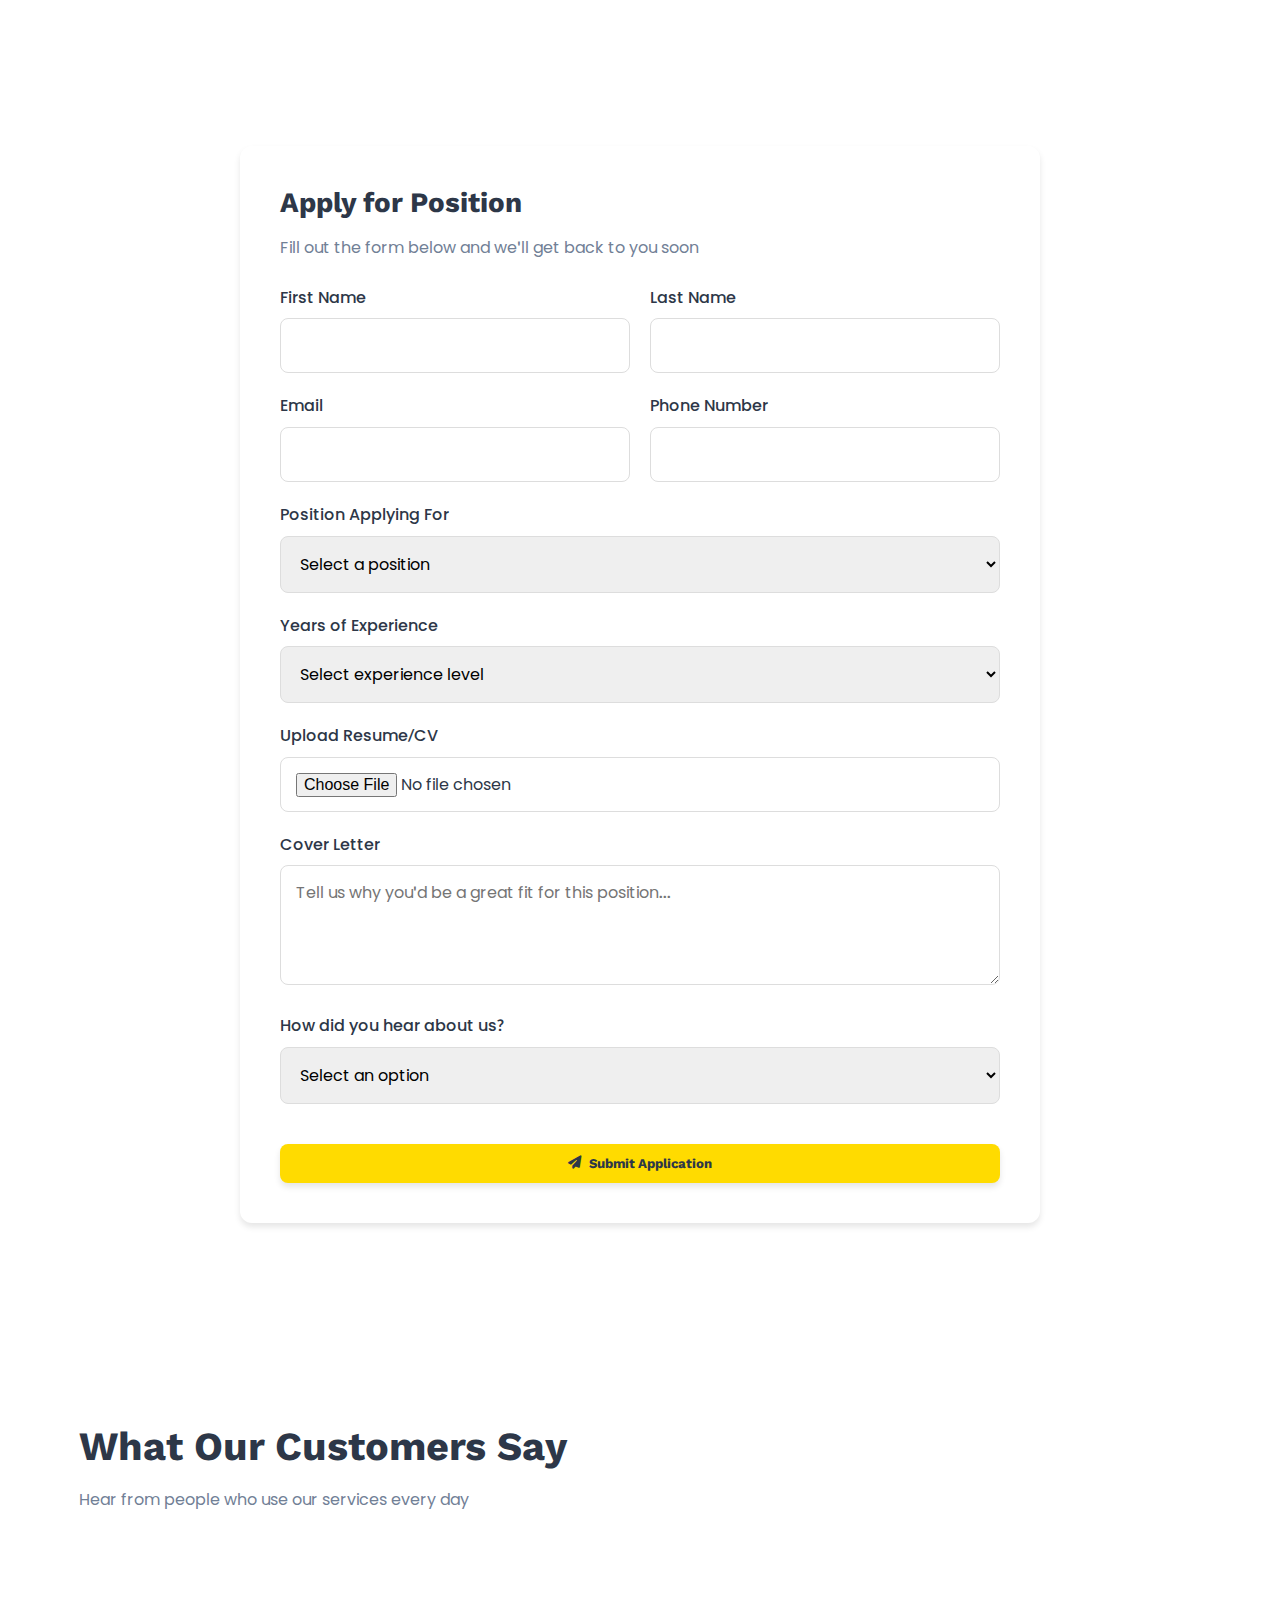
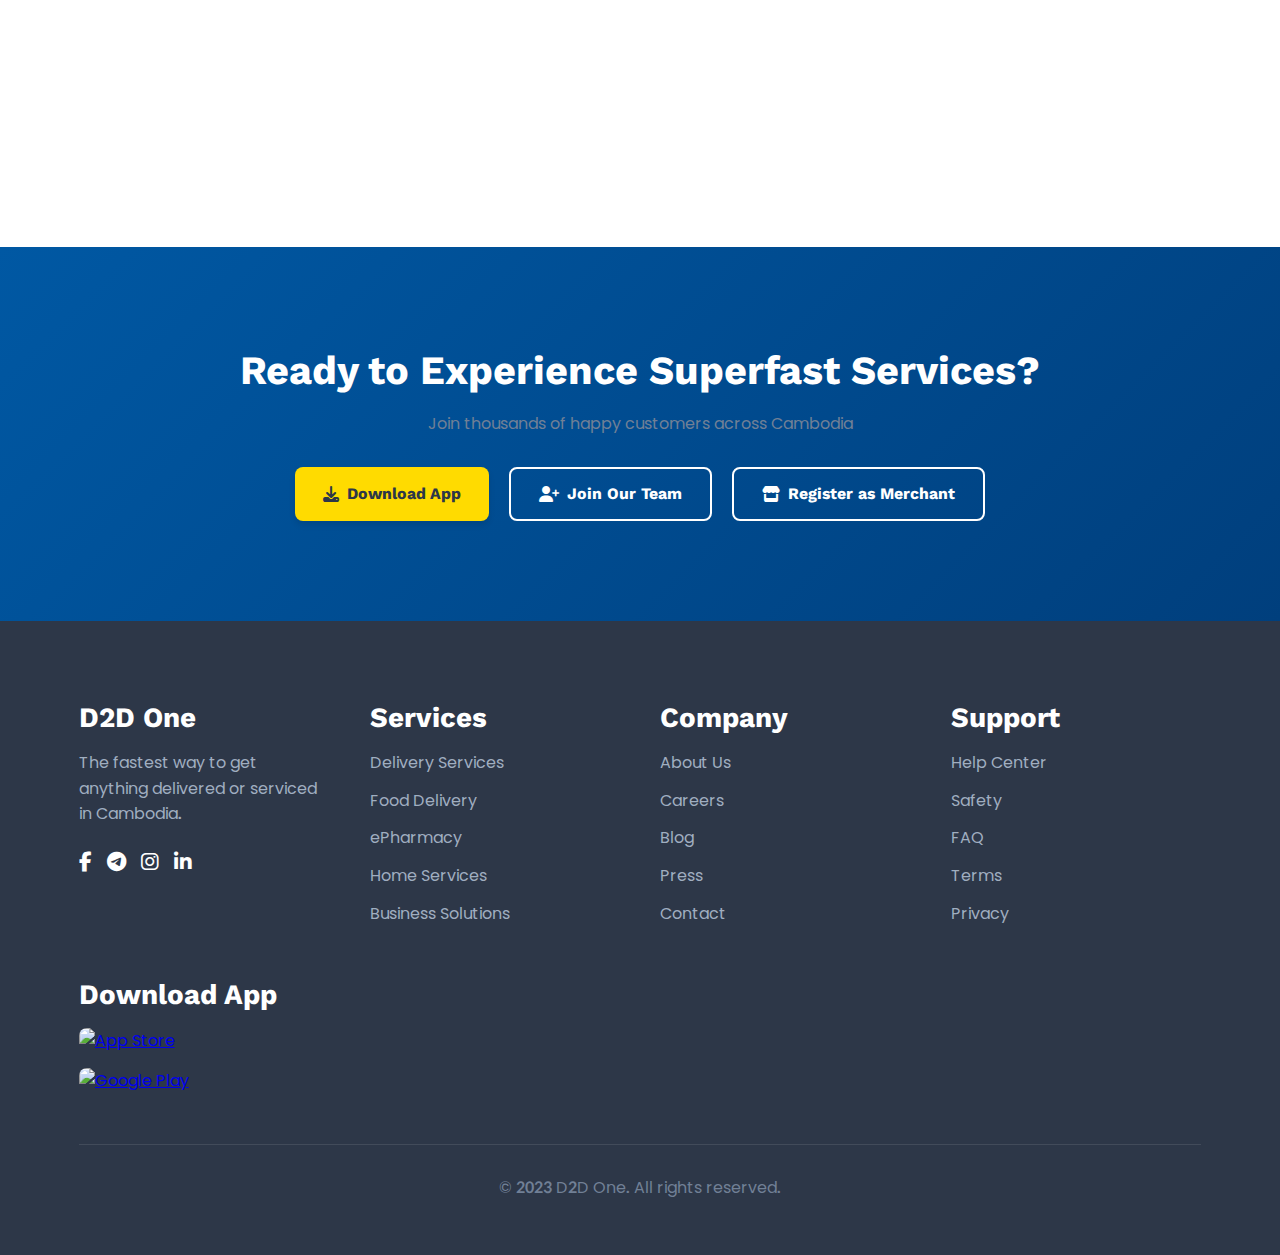
==== commit 75fad3e1: "Update index.html" ====
--- a/index.html
+++ b/index.html
@@ -732,8 +732,8 @@
                     <h3 data-lang="en">Download App</h3>
                     <h3 data-lang="kh" style="display:none;">ទាញយកកម្មវិធី</h3>
                     <div class="app-download">
-                        <a href="https://apps.apple.com/app/d2d-one" target="_blank"><img src="https://via.placeholder.com/150x50?text=App+Store" alt="App Store"></a>
-                        <a href="https://play.google.com/store/apps/d2d-one" target="_blank"><img src="https://via.placeholder.com/150x50?text=Google+Play" alt="Google Play"></a>
+                        <a href="https://app.d2done.com/install" target="_blank"><img src="https://via.placeholder.com/150x50?text=App+Store" alt="App Store"></a>
+                        <a href="https://app.d2done.com/install" target="_blank"><img src="https://via.placeholder.com/150x50?text=Google+Play" alt="Google Play"></a>
                     </div>
                 </div>
             </div>
